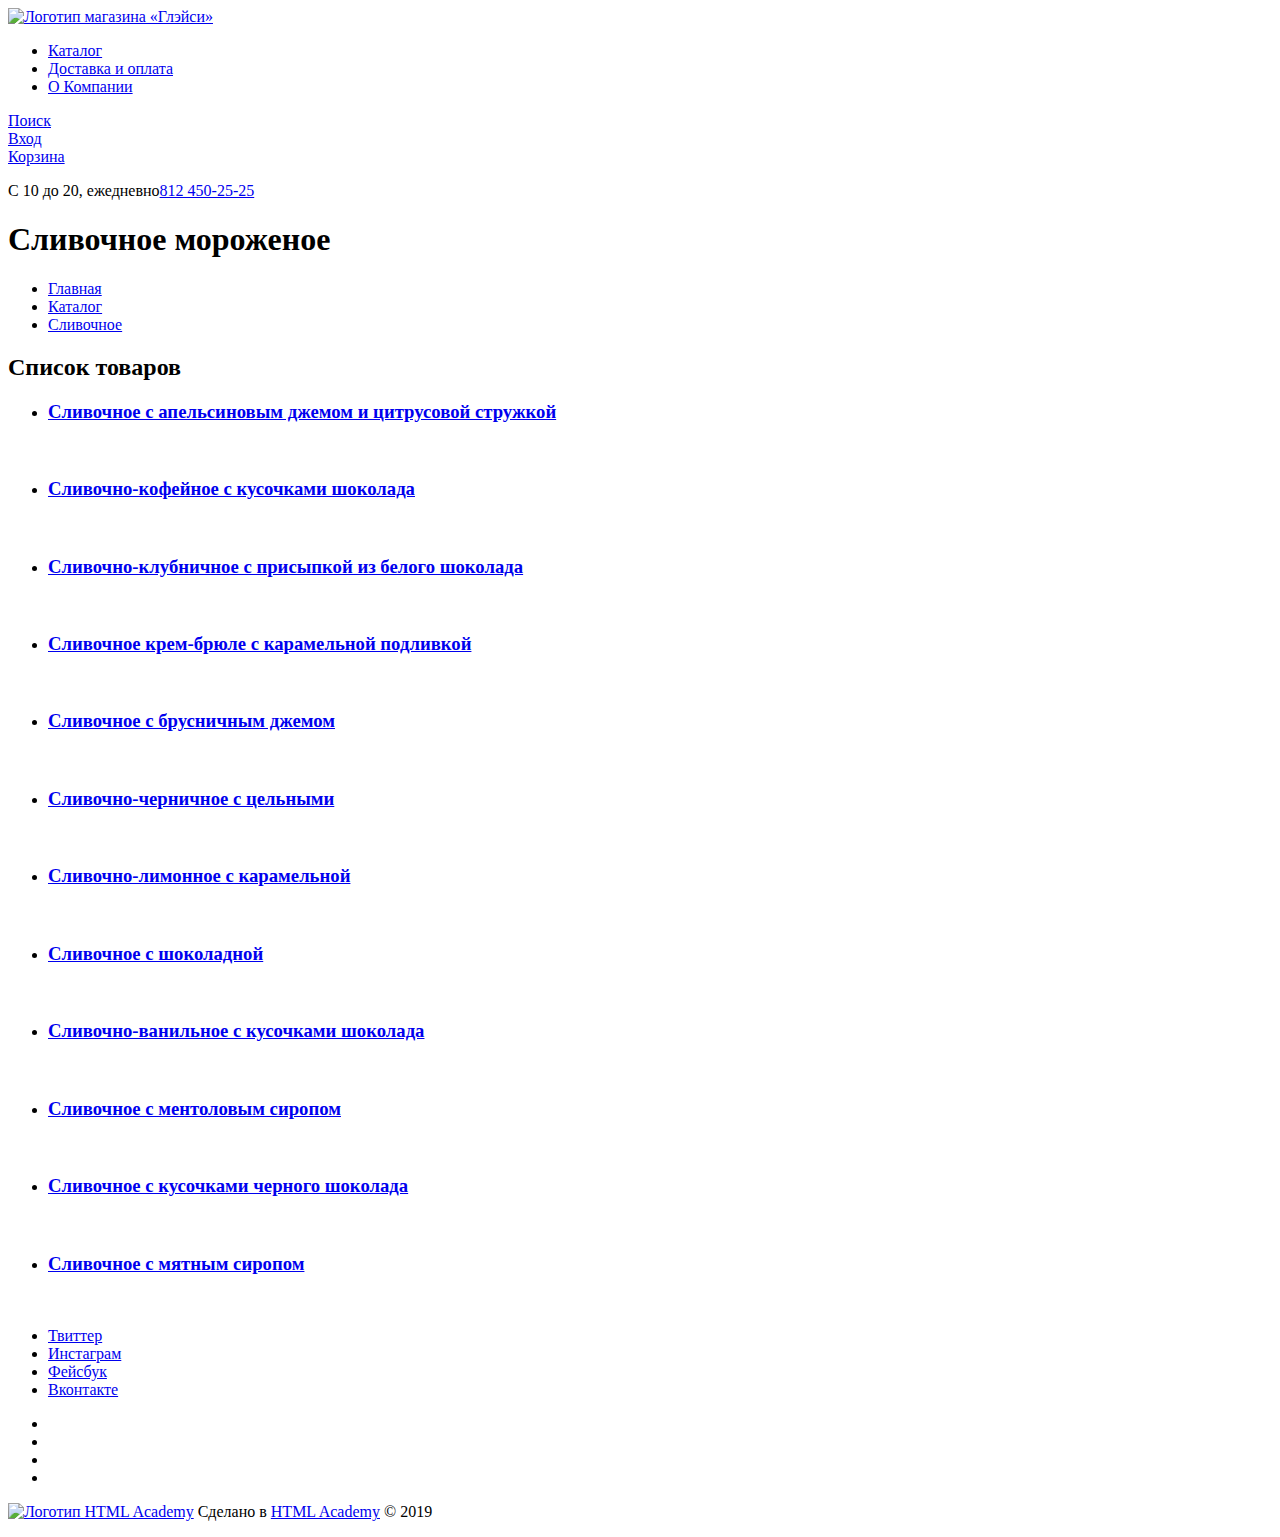
==== gllacy-catalog.html @ 0786eec0 "на первое задание финал" ====
<!DOCTYPE html>
<html lang="ru">
  <head>
    <meta charset="utf-8">
    <title>HTML Academy: Глейси</title>
  </head>
<body>
    <header class="header">
        <nav class="main-navigation">
            <a href="#" class="site-logo">
                <img src="" alt="Логотип магазина «Глэйси»">
            </a>
        
            <ul class="site-links">
                <li class="site-links__item"><a class="site-links__catalog" href="#">Каталог</a>
                </li>
                <li class="site-links__item"><a class="site-links__deliverynpay" href="#">Доставка и оплата</a>
                </li>
                <li class="site-links__item"><a class="site-links__about" href="#">О Компании</a>
                </li>
            </ul>
            <div class="main-controls">
                <div class="main-controls__item"><a class="main-controls__search" href="#">Поиск</a>
                </div>
                <div class="main-controls__item"><a class="main-controls__login" href="#">Вход</a>
                </div>
                <div class="main-controls__item"><a class="main-controls__basket" href="#">Корзина</a>
                </div>
            </div>
            <p class="main-contacts">С 10 до 20, ежедневно<a href="#">812 450-25-25</a></p>
        </nav>
    </header>
    <main class="container">
        <h1 class="page-title">Сливочное мороженое</h1>
        <ul class="breadcrumbs">
            <li class="breadcrumbs__item"><a class="breadcrumbs__link" href="index.html">Главная</a></li>
            <li class="breadcrumbs__item"><a class="breadcrumbs__link" href="#">Каталог</a></li>
            <li class="breadcrumbs__item breadcrumbs__item--current"><a class="breadcrumbs__link" href="#">Сливочное</a></li>
        </ul>
        <!-- Здесь будет сортировка -->
        <section class="catalog">
            <h2 class="catelog__hidden">Список товаров</h2>
            <ul class="catalog__list">
                <li class="catalog__item catalog-item">
                    <h3 class="catalog-item__title"><a href="#" class="catalog-item__link">Сливочное с апельсиновым джемом и цитрусовой стружкой</a></h3>
                    <img src="#" alt="" width="" height="">
                    <p class="catalog-item__price"></p>
                </li>
                <li class="catalog__item catalog-item">
                    <h3 class="catalog-item__title"><a href="#" class="catalog-item__link">Сливочно-кофейное с кусочками шоколада</a></h3>
                    <img src="#" alt="" width="" height="">
                    <p class="catalog-item__price"></p>
                </li>
                <li class="catalog__item catalog-item">
                    <h3 class="catalog-item__title"><a href="#" class="catalog-item__link">Сливочно-клубничное с присыпкой из белого шоколада</a></h3>
                    <img src="#" alt="" width="" height="">
                    <p class="catalog-item__price"></p>
                </li>
                <li class="catalog__item catalog-item">
                    <h3 class="catalog-item__title"><a href="#" class="catalog-item__link">Сливочное крем-брюле с карамельной подливкой</a></h3>
                    <img src="#" alt="" width="" height="">
                    <p class="catalog-item__price"></p>
                </li>
                <li class="catalog__item catalog-item">
                    <h3 class="catalog-item__title"><a href="#" class="catalog-item__link">Сливочное с брусничным джемом</a></h3>
                    <img src="#" alt="" width="" height="">
                    <p class="catalog-item__price"></p>
                </li>
                <li class="catalog__item catalog-item">
                    <h3 class="catalog-item__title"><a href="#" class="catalog-item__link">Сливочно-черничное с цельными</a></h3>
                    <img src="#" alt="" width="" height="">
                    <p class="catalog-item__price"></p>
                </li>
                <li class="catalog__item catalog-item">
                    <h3 class="catalog-item__title"><a href="#" class="catalog-item__link">Сливочно-лимонное с карамельной</a></h3>
                    <img src="#" alt="" width="" height="">
                    <p class="catalog-item__price"></p>
                </li>
                <li class="catalog__item catalog-item">
                    <h3 class="catalog-item__title"><a href="#" class="catalog-item__link">Сливочное с шоколадной</a></h3>
                    <img src="#" alt="" width="" height="">
                    <p class="catalog-item__price"></p>
                </li>
                <li class="catalog__item catalog-item">
                    <h3 class="catalog-item__title"><a href="#" class="catalog-item__link">Сливочно-ванильное с кусочками шоколада</a></h3>
                    <img src="#" alt="" width="" height="">
                    <p class="catalog-item__price"></p>
                </li>
                <li class="catalog__item catalog-item">
                    <h3 class="catalog-item__title"><a href="#" class="catalog-item__link">Сливочноe с ментоловым сиропом</a></h3>
                    <img src="#" alt="" width="" height="">
                    <p class="catalog-item__price"></p>
                </li>
                <li class="catalog__item catalog-item">
                    <h3 class="catalog-item__title"><a href="#" class="catalog-item__link">Сливочное с кусочками черного шоколада</a></h3>
                    <img src="#" alt="" width="" height="">
                    <p class="catalog-item__price"></p>
                </li>
                <li class="catalog__item catalog-item">
                    <h3 class="catalog-item__title"><a href="#" class="catalog-item__link">Сливочное с мятным сиропом</a></h3>
                    <img src="#" alt="" width="" height="">
                    <p class="catalog-item__price"></p>
                </li>
            </ul>
        </section>
        <!-- Здесь будет пагинация -->
    </main>
    <footer class="footer">
        <ul class="social-list">
            <li class="social-list__item"><a class="social-list__link" href="#">Твиттер</a></li>
            <li class="social-list__item"><a class="social-list__link" href="#">Инстаграм</a></li>
            <li class="social-list__item"><a class="social-list__link" href="#">Фейсбук</a></li>
            <li class="social-list__item"><a class="social-list__link" href="#">Вконтакте</a></li>
        </ul>

        <ul class="footer__navigation">
            <li class="footer__navigation_item"><a class="footer__navigation_link" href="#"></a></li>
            <li class="footer__navigation_item"><a class="footer__navigation_link" href="#"></a></li>
            <li class="footer__navigation_item"><a class="footer__navigation_link" href="#"></a></li>
            <li class="footer__navigation_item"><a class="footer__navigation_link" href="#"></a></li>
        </ul>

        <p class="footer__copyright">
            <a href="https://htmlacademy.ru/intensive/htmlcss"><img src="" alt="Логотип HTML Academy"></a>
            Сделано в <a href="https://htmlacademy.ru/intensive/htmlcss">HTML Academy</a> © 2019
        </p>
    </footer>
</body>
</html>
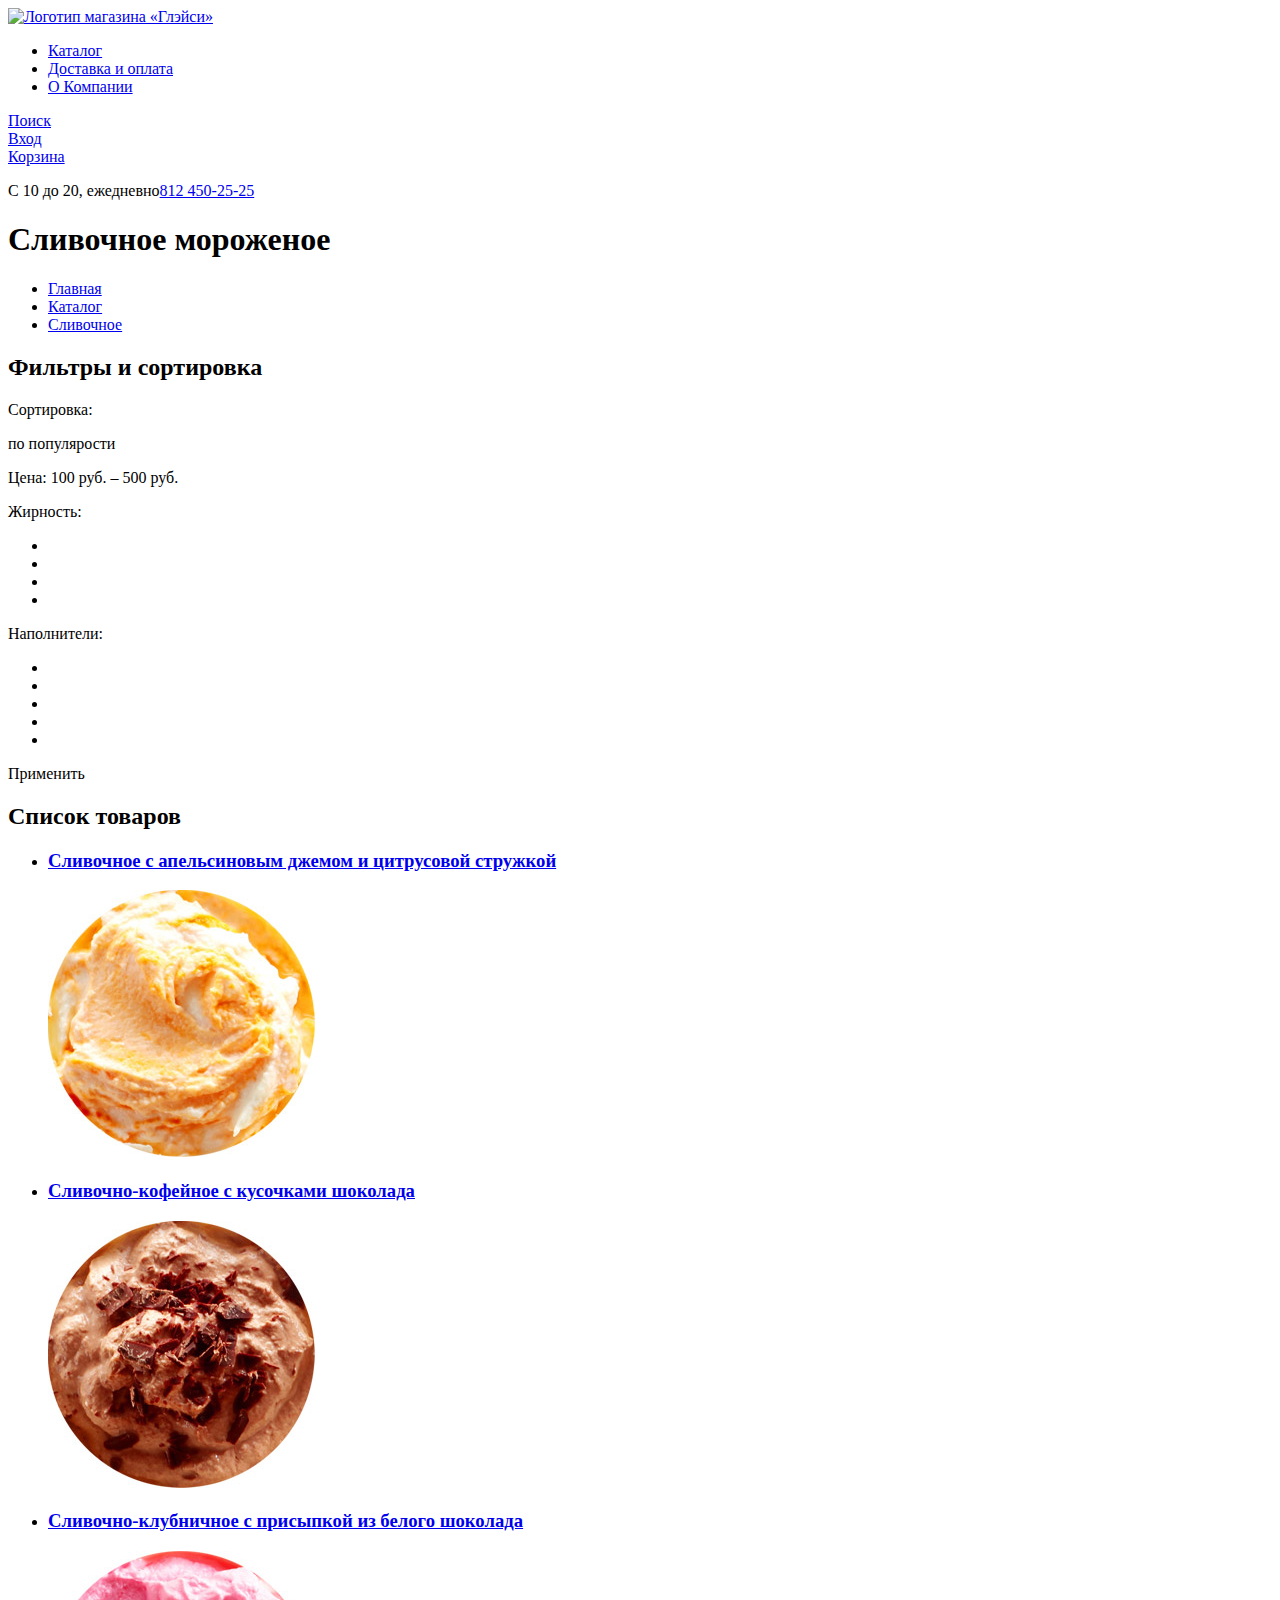
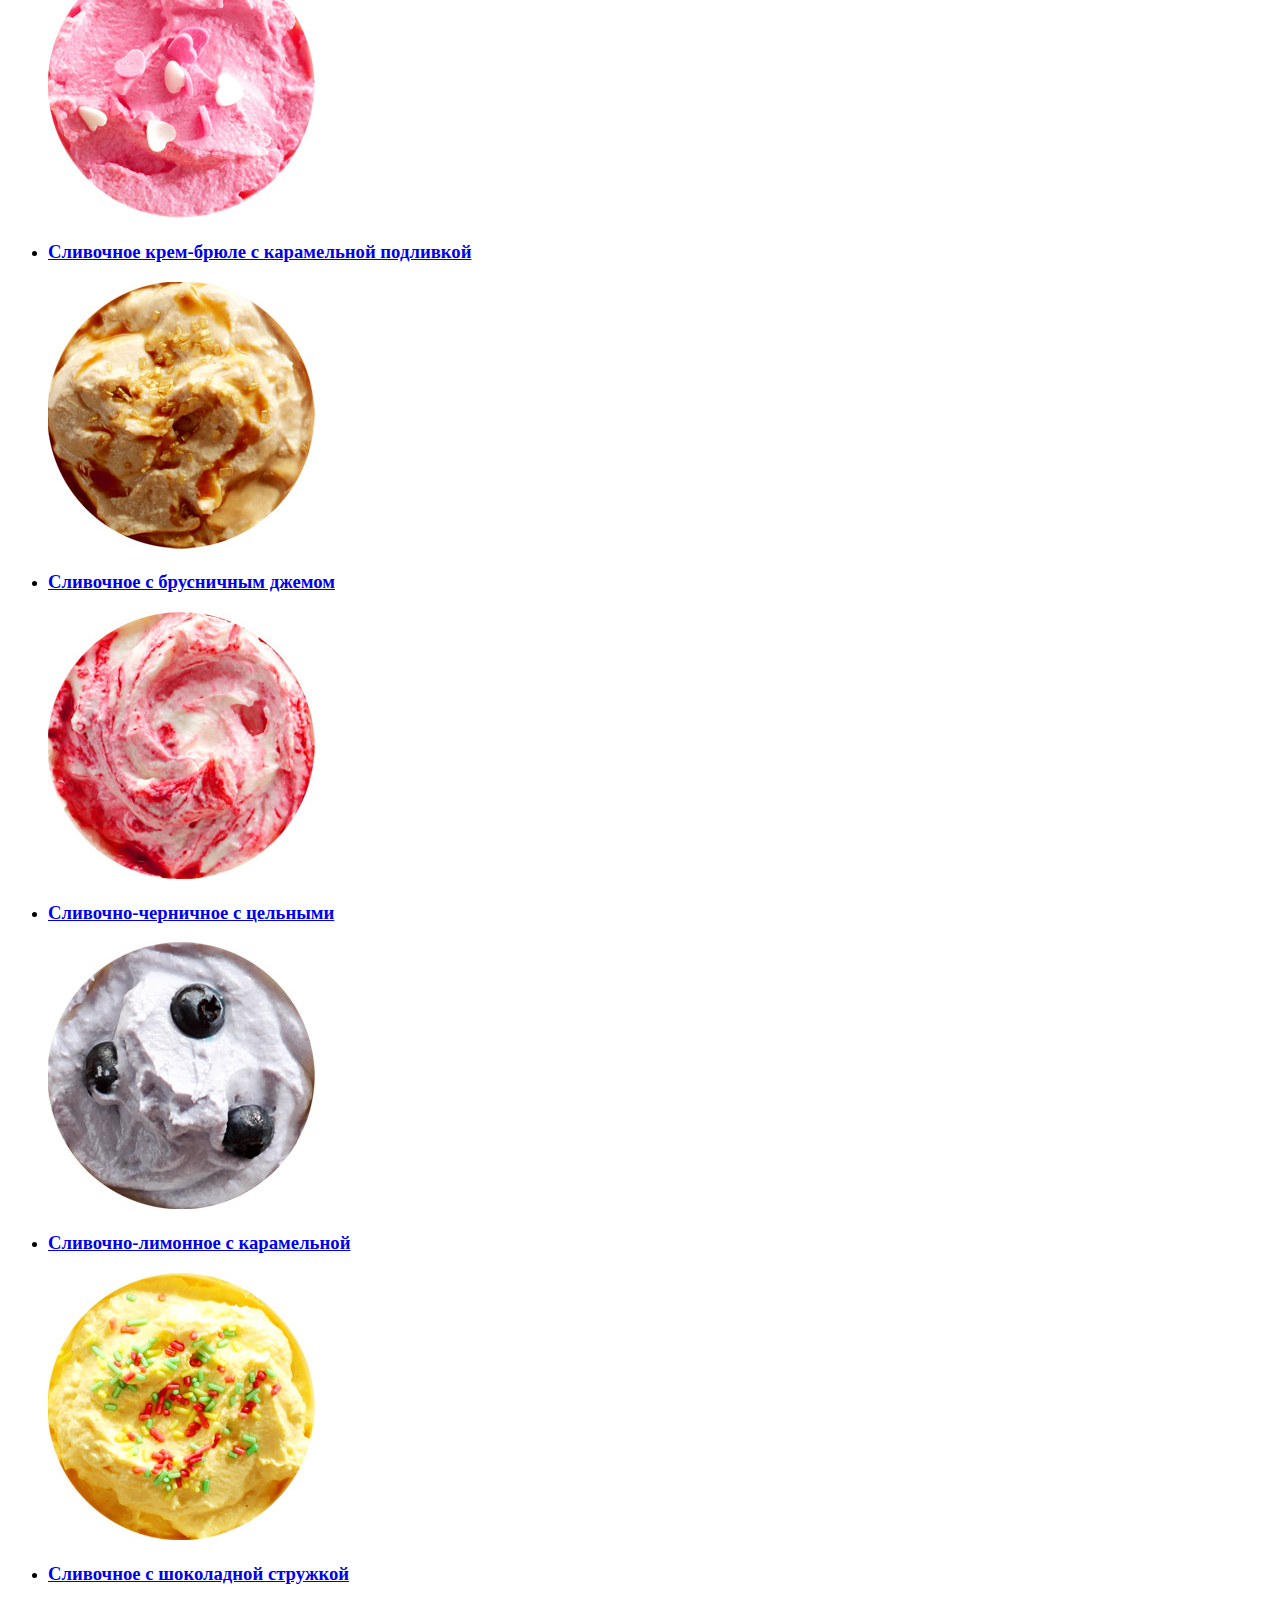
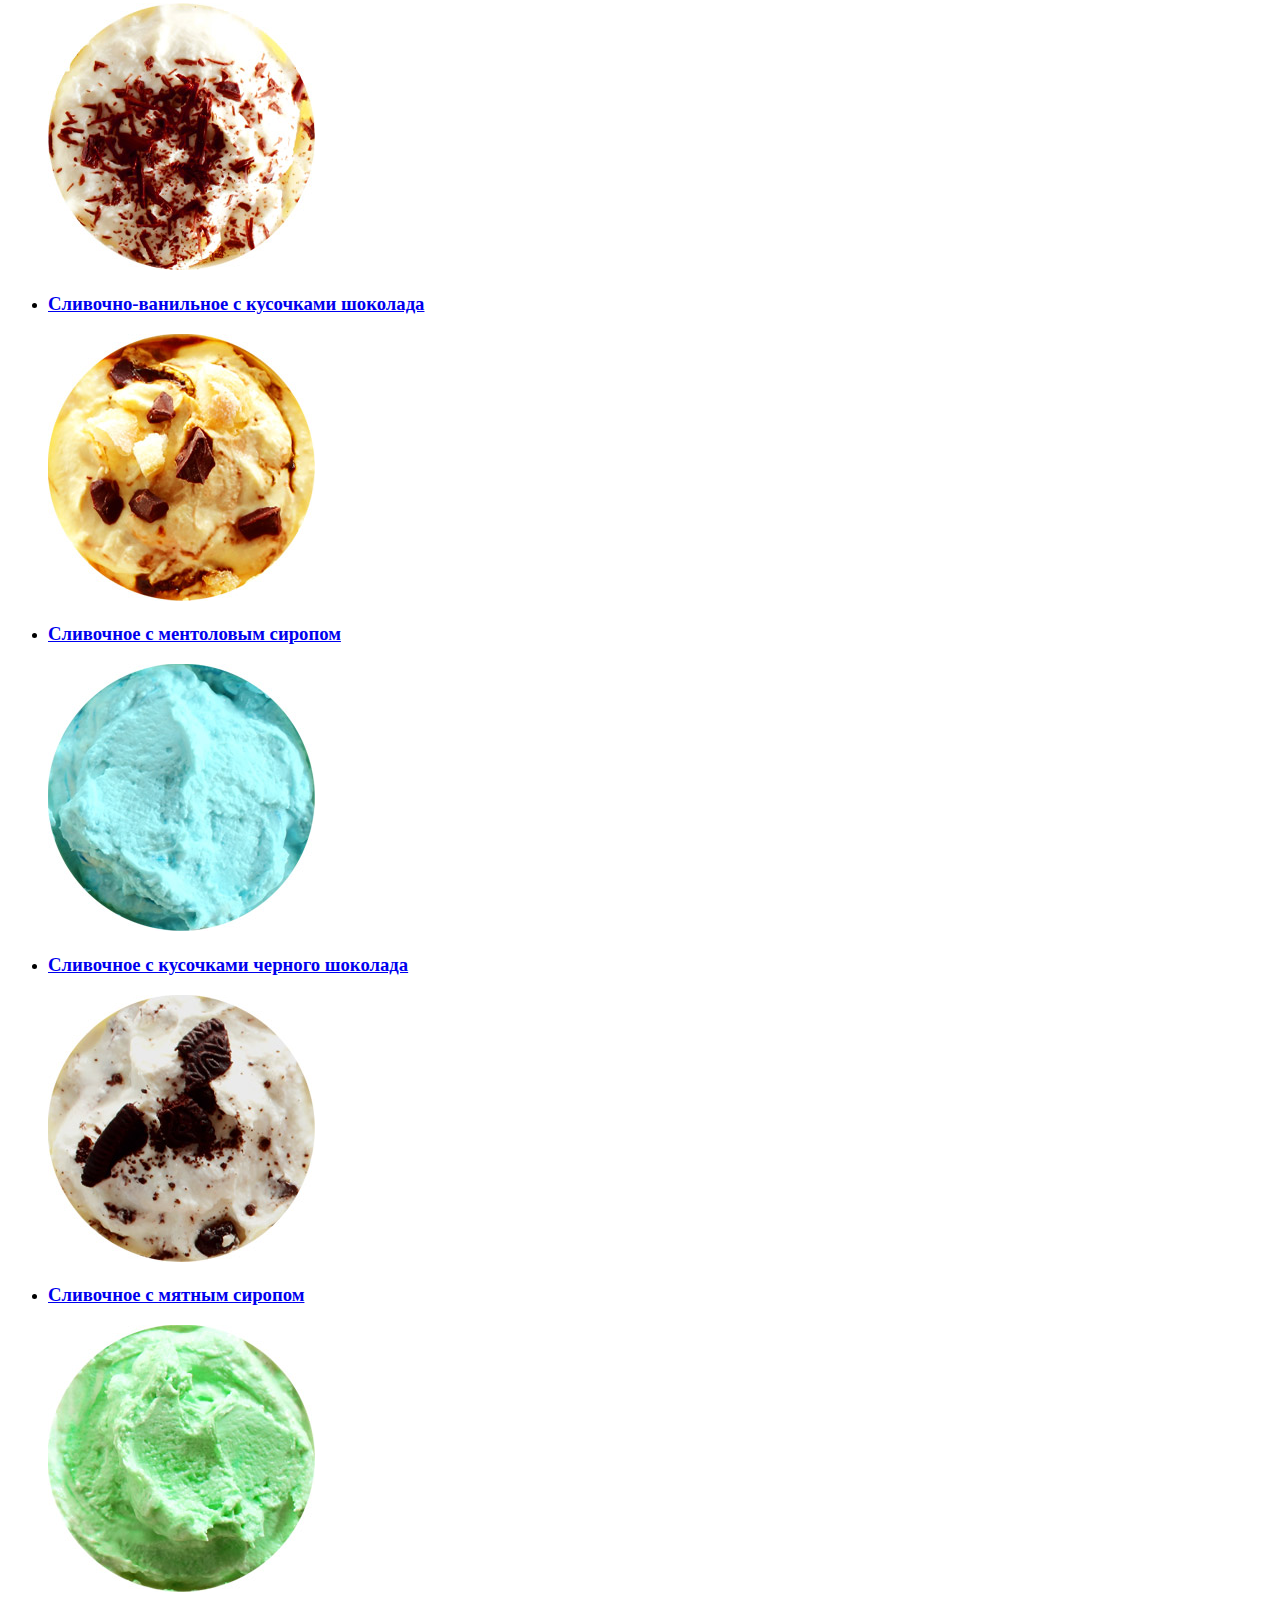
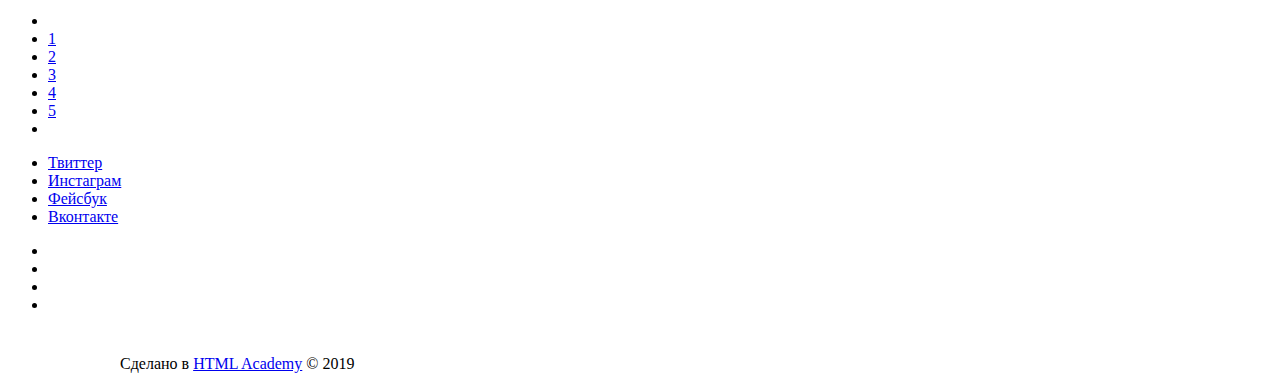
==== commit 661c3807: "графика" ====
--- a/gllacy-catalog.html
+++ b/gllacy-catalog.html
@@ -8,15 +8,15 @@
     <header class="header">
         <nav class="main-navigation">
             <a href="#" class="site-logo">
-                <img src="" alt="Логотип магазина «Глэйси»">
+                <img src="img/logo.svg" width="154" height="64" alt="Логотип магазина «Глэйси»">
             </a>
         
             <ul class="site-links">
-                <li class="site-links__item"><a class="site-links__catalog" href="#">Каталог</a>
+                <li class="site-links__item"><a class="site-links__link" href="#">Каталог</a>
                 </li>
-                <li class="site-links__item"><a class="site-links__deliverynpay" href="#">Доставка и оплата</a>
+                <li class="site-links__item"><a class="site-links__link" href="#">Доставка и оплата</a>
                 </li>
-                <li class="site-links__item"><a class="site-links__about" href="#">О Компании</a>
+                <li class="site-links__item"><a class="site-links__link" href="#">О Компании</a>
                 </li>
             </ul>
             <div class="main-controls">
@@ -27,7 +27,7 @@
                 <div class="main-controls__item"><a class="main-controls__basket" href="#">Корзина</a>
                 </div>
             </div>
-            <p class="main-contacts">С 10 до 20, ежедневно<a href="#">812 450-25-25</a></p>
+            <p class="main-contacts">С 10 до 20, ежедневно<a href="tel:+78124502525">812 450-25-25</a></p>
         </nav>
     </header>
     <main class="container">
@@ -37,73 +37,119 @@
             <li class="breadcrumbs__item"><a class="breadcrumbs__link" href="#">Каталог</a></li>
             <li class="breadcrumbs__item breadcrumbs__item--current"><a class="breadcrumbs__link" href="#">Сливочное</a></li>
         </ul>
-        <!-- Здесь будет сортировка -->
+        
+        <section class="filters">
+            <h2 class="hidden">Фильтры и сортировка</h2>
+
+            <div class="filters__sorting">
+                <p class="filters__title">Сортировка:</p>
+                <span class="filters__popularity">по популярости</span>
+            </div>
+
+            <div class="filters__price">
+                <p class="filters__title">Цена: 100 руб. – 500 руб.</p>
+                <span class="filters__range"></span>
+            </div>
+
+            <div class="filters__fat">
+                <p class="filters__title">Жирность:</p>
+                <ul class="filters__fat--list">
+                    <li class="filters__fat--0"></li>
+                    <li class="filters__fat--10"></li>
+                    <li class="filters__fat--30"></li>
+                    <li class="filters__fat--over"></li>
+                </ul>
+            </div>
+
+            <div class="filters__fillers">
+                <p class="filters__title">Наполнители:</p>
+                <ul class="filters__fillers--list">
+                    <li class="filters__fillers--choco"></li>
+                    <li class="filters__fillers--sugar"></li>
+                    <li class="filters__fillers--fruits"></li>
+                    <li class="filters__fillers--syrup"></li>
+                    <li class="filters__fillers--jam"></li>
+                </ul>
+            </div>
+
+            <span class="filters__btn">Применить</span>
+        </section>
+
         <section class="catalog">
-            <h2 class="catelog__hidden">Список товаров</h2>
+            <h2 class="hidden">Список товаров</h2>
             <ul class="catalog__list">
                 <li class="catalog__item catalog-item">
                     <h3 class="catalog-item__title"><a href="#" class="catalog-item__link">Сливочное с апельсиновым джемом и цитрусовой стружкой</a></h3>
-                    <img src="#" alt="" width="" height="">
+                    <img src="img/icecitrus.jpg" alt="Сливочное с апельсиновым джемом и цитрусовой стружкой" width="267" height="267">
                     <p class="catalog-item__price"></p>
                 </li>
                 <li class="catalog__item catalog-item">
                     <h3 class="catalog-item__title"><a href="#" class="catalog-item__link">Сливочно-кофейное с кусочками шоколада</a></h3>
-                    <img src="#" alt="" width="" height="">
+                    <img src="img/icecofee.jpg" alt="Сливочно-кофейное с кусочками шоколада" width="267" height="267">
                     <p class="catalog-item__price"></p>
                 </li>
                 <li class="catalog__item catalog-item">
                     <h3 class="catalog-item__title"><a href="#" class="catalog-item__link">Сливочно-клубничное с присыпкой из белого шоколада</a></h3>
-                    <img src="#" alt="" width="" height="">
+                    <img src="img/icestrawberry.jpg" alt="Сливочно-клубничное с присыпкой из белого шоколада" width="267" height="267">
                     <p class="catalog-item__price"></p>
                 </li>
                 <li class="catalog__item catalog-item">
                     <h3 class="catalog-item__title"><a href="#" class="catalog-item__link">Сливочное крем-брюле с карамельной подливкой</a></h3>
-                    <img src="#" alt="" width="" height="">
+                    <img src="img/icecaramel.jpg" alt="Сливочное крем-брюле с карамельной подливкой" width="267" height="267">
                     <p class="catalog-item__price"></p>
                 </li>
                 <li class="catalog__item catalog-item">
                     <h3 class="catalog-item__title"><a href="#" class="catalog-item__link">Сливочное с брусничным джемом</a></h3>
-                    <img src="#" alt="" width="" height="">
+                    <img src="img/lingonberry.jpg" alt="Сливочное с брусничным джемом" width="267" height="267">
                     <p class="catalog-item__price"></p>
                 </li>
                 <li class="catalog__item catalog-item">
                     <h3 class="catalog-item__title"><a href="#" class="catalog-item__link">Сливочно-черничное с цельными</a></h3>
-                    <img src="#" alt="" width="" height="">
+                    <img src="img/blueberry.jpg" alt="Сливочно-черничное с цельными" width="267" height="267">
                     <p class="catalog-item__price"></p>
                 </li>
                 <li class="catalog__item catalog-item">
                     <h3 class="catalog-item__title"><a href="#" class="catalog-item__link">Сливочно-лимонное с карамельной</a></h3>
-                    <img src="#" alt="" width="" height="">
+                    <img src="img/lemon.jpg" alt="Сливочно-лимонное с карамельной" width="267" height="267">
                     <p class="catalog-item__price"></p>
                 </li>
                 <li class="catalog__item catalog-item">
-                    <h3 class="catalog-item__title"><a href="#" class="catalog-item__link">Сливочное с шоколадной</a></h3>
-                    <img src="#" alt="" width="" height="">
+                    <h3 class="catalog-item__title"><a href="#" class="catalog-item__link">Сливочное с шоколадной стружкой</a></h3>
+                    <img src="img/choco.jpg" alt="Сливочное с шоколадной стружкой" width="267" height="267">
                     <p class="catalog-item__price"></p>
                 </li>
                 <li class="catalog__item catalog-item">
                     <h3 class="catalog-item__title"><a href="#" class="catalog-item__link">Сливочно-ванильное с кусочками шоколада</a></h3>
-                    <img src="#" alt="" width="" height="">
+                    <img src="img/vanilla.jpg" alt="Сливочно-ванильное с кусочками шоколада" width="267" height="267">
                     <p class="catalog-item__price"></p>
                 </li>
                 <li class="catalog__item catalog-item">
                     <h3 class="catalog-item__title"><a href="#" class="catalog-item__link">Сливочноe с ментоловым сиропом</a></h3>
-                    <img src="#" alt="" width="" height="">
+                    <img src="img/menthol.jpg" alt="Сливочноe с ментоловым сиропом" width="267" height="267">
                     <p class="catalog-item__price"></p>
                 </li>
                 <li class="catalog__item catalog-item">
                     <h3 class="catalog-item__title"><a href="#" class="catalog-item__link">Сливочное с кусочками черного шоколада</a></h3>
-                    <img src="#" alt="" width="" height="">
+                    <img src="img/choco-pieces.jpg" alt="Сливочное с кусочками черного шоколада" width="267" height="267">
                     <p class="catalog-item__price"></p>
                 </li>
                 <li class="catalog__item catalog-item">
                     <h3 class="catalog-item__title"><a href="#" class="catalog-item__link">Сливочное с мятным сиропом</a></h3>
-                    <img src="#" alt="" width="" height="">
+                    <img src="img/mint.jpg" alt="Сливочное с мятным сиропом" width="267" height="267">
                     <p class="catalog-item__price"></p>
                 </li>
             </ul>
         </section>
-        <!-- Здесь будет пагинация -->
+
+        <ul class="pagination">
+            <li class="pagination__item"><a href="#" class="pagination__link pagination__link--previous"></a></li>
+            <li class="pagination__item"><a href="#" class="pagination__link pagination__link--active">1</a></li>
+            <li class="pagination__item"><a href="#" class="pagination__link">2</a></li>
+            <li class="pagination__item"><a href="#" class="pagination__link">3</a></li>
+            <li class="pagination__item"><a href="#" class="pagination__link">4</a></li>
+            <li class="pagination__item"><a href="#" class="pagination__link">5</a></li>
+            <li class="pagination__item"><a href="#" class="pagination__link pagination__link--next"></a></li>
+        </ul>
     </main>
     <footer class="footer">
         <ul class="social-list">
@@ -114,14 +160,14 @@
         </ul>
 
         <ul class="footer__navigation">
-            <li class="footer__navigation_item"><a class="footer__navigation_link" href="#"></a></li>
-            <li class="footer__navigation_item"><a class="footer__navigation_link" href="#"></a></li>
-            <li class="footer__navigation_item"><a class="footer__navigation_link" href="#"></a></li>
-            <li class="footer__navigation_item"><a class="footer__navigation_link" href="#"></a></li>
+            <li class="footer__navigation-item"><a class="footer__navigation-link" href="#"></a></li>
+            <li class="footer__navigation-item"><a class="footer__navigation-link" href="#"></a></li>
+            <li class="footer__navigation-item"><a class="footer__navigation-link" href="#"></a></li>
+            <li class="footer__navigation-item"><a class="footer__navigation-link" href="#"></a></li>
         </ul>
 
         <p class="footer__copyright">
-            <a href="https://htmlacademy.ru/intensive/htmlcss"><img src="" alt="Логотип HTML Academy"></a>
+            <a href="https://htmlacademy.ru/intensive/htmlcss"><img src="img/logo-htmlacademy-small.svg" width="108" height="39" alt="Логотип HTML Academy"></a>
             Сделано в <a href="https://htmlacademy.ru/intensive/htmlcss">HTML Academy</a> © 2019
         </p>
     </footer>
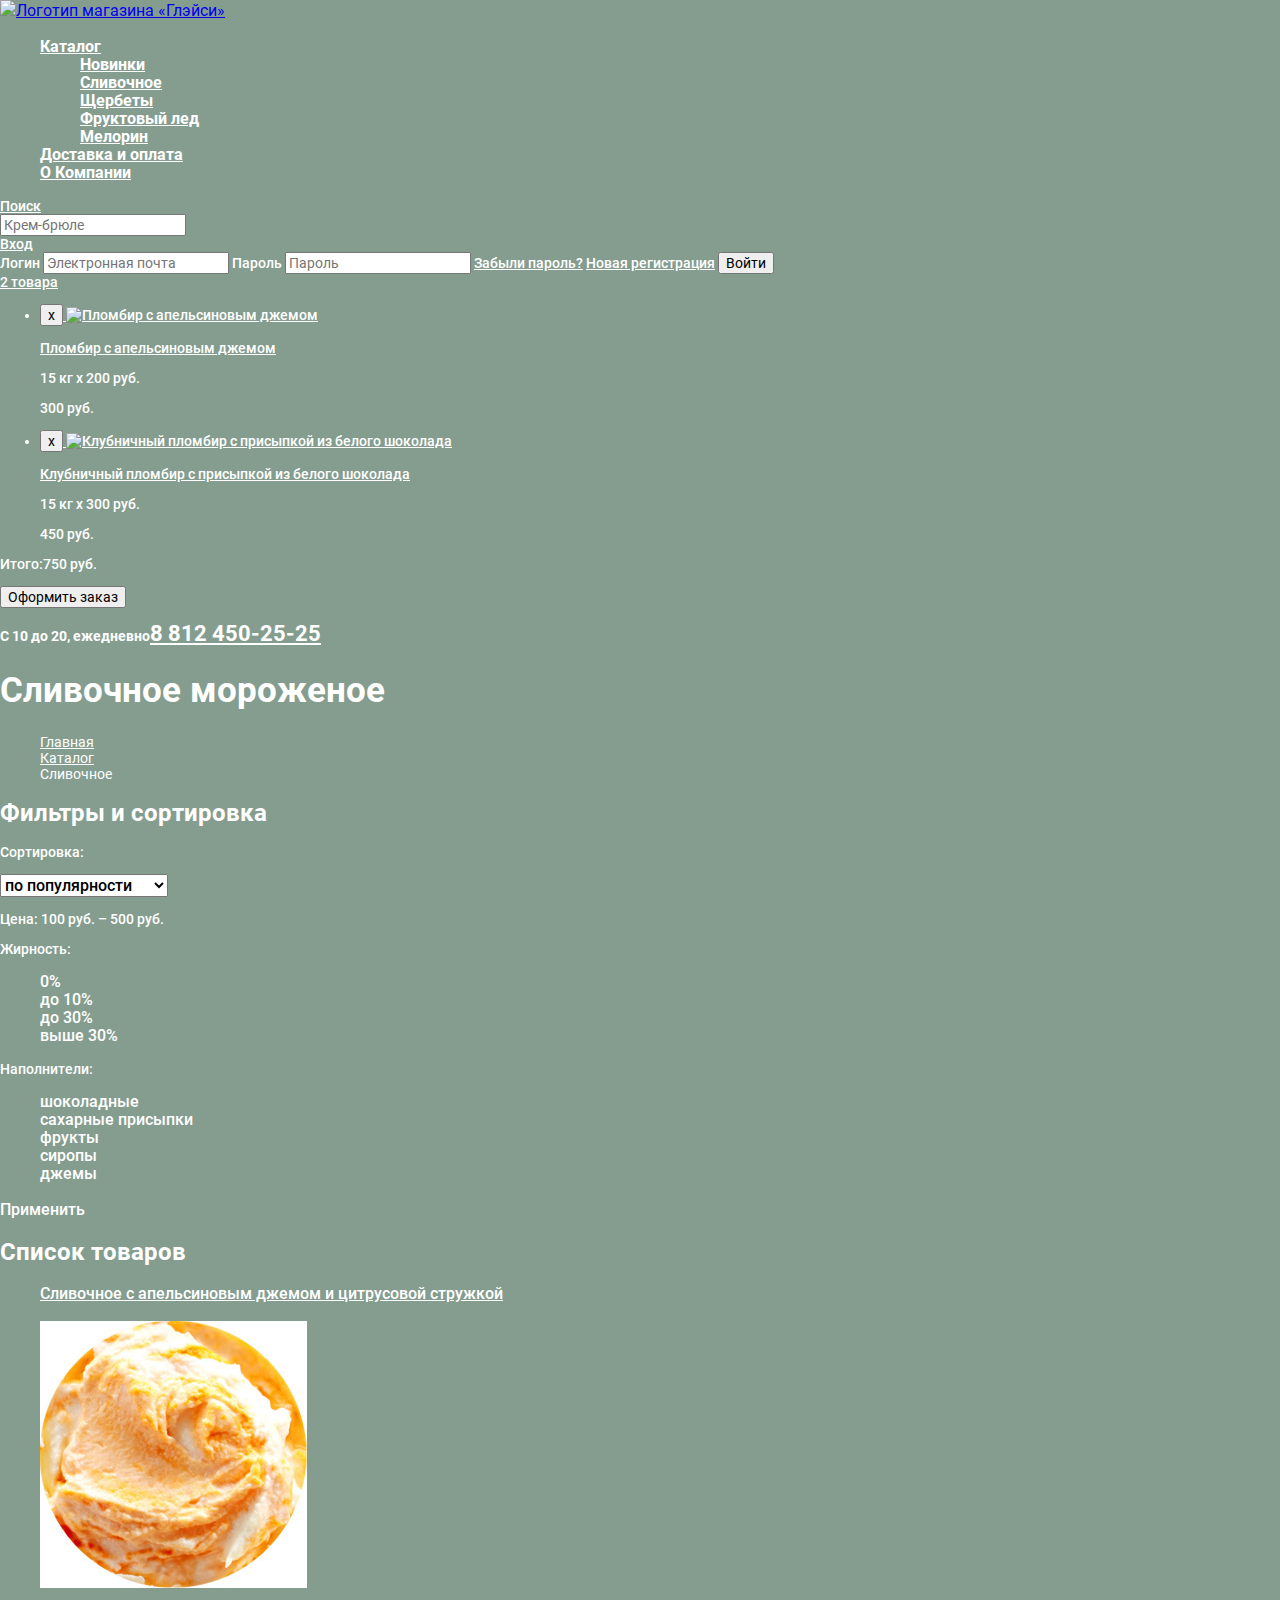
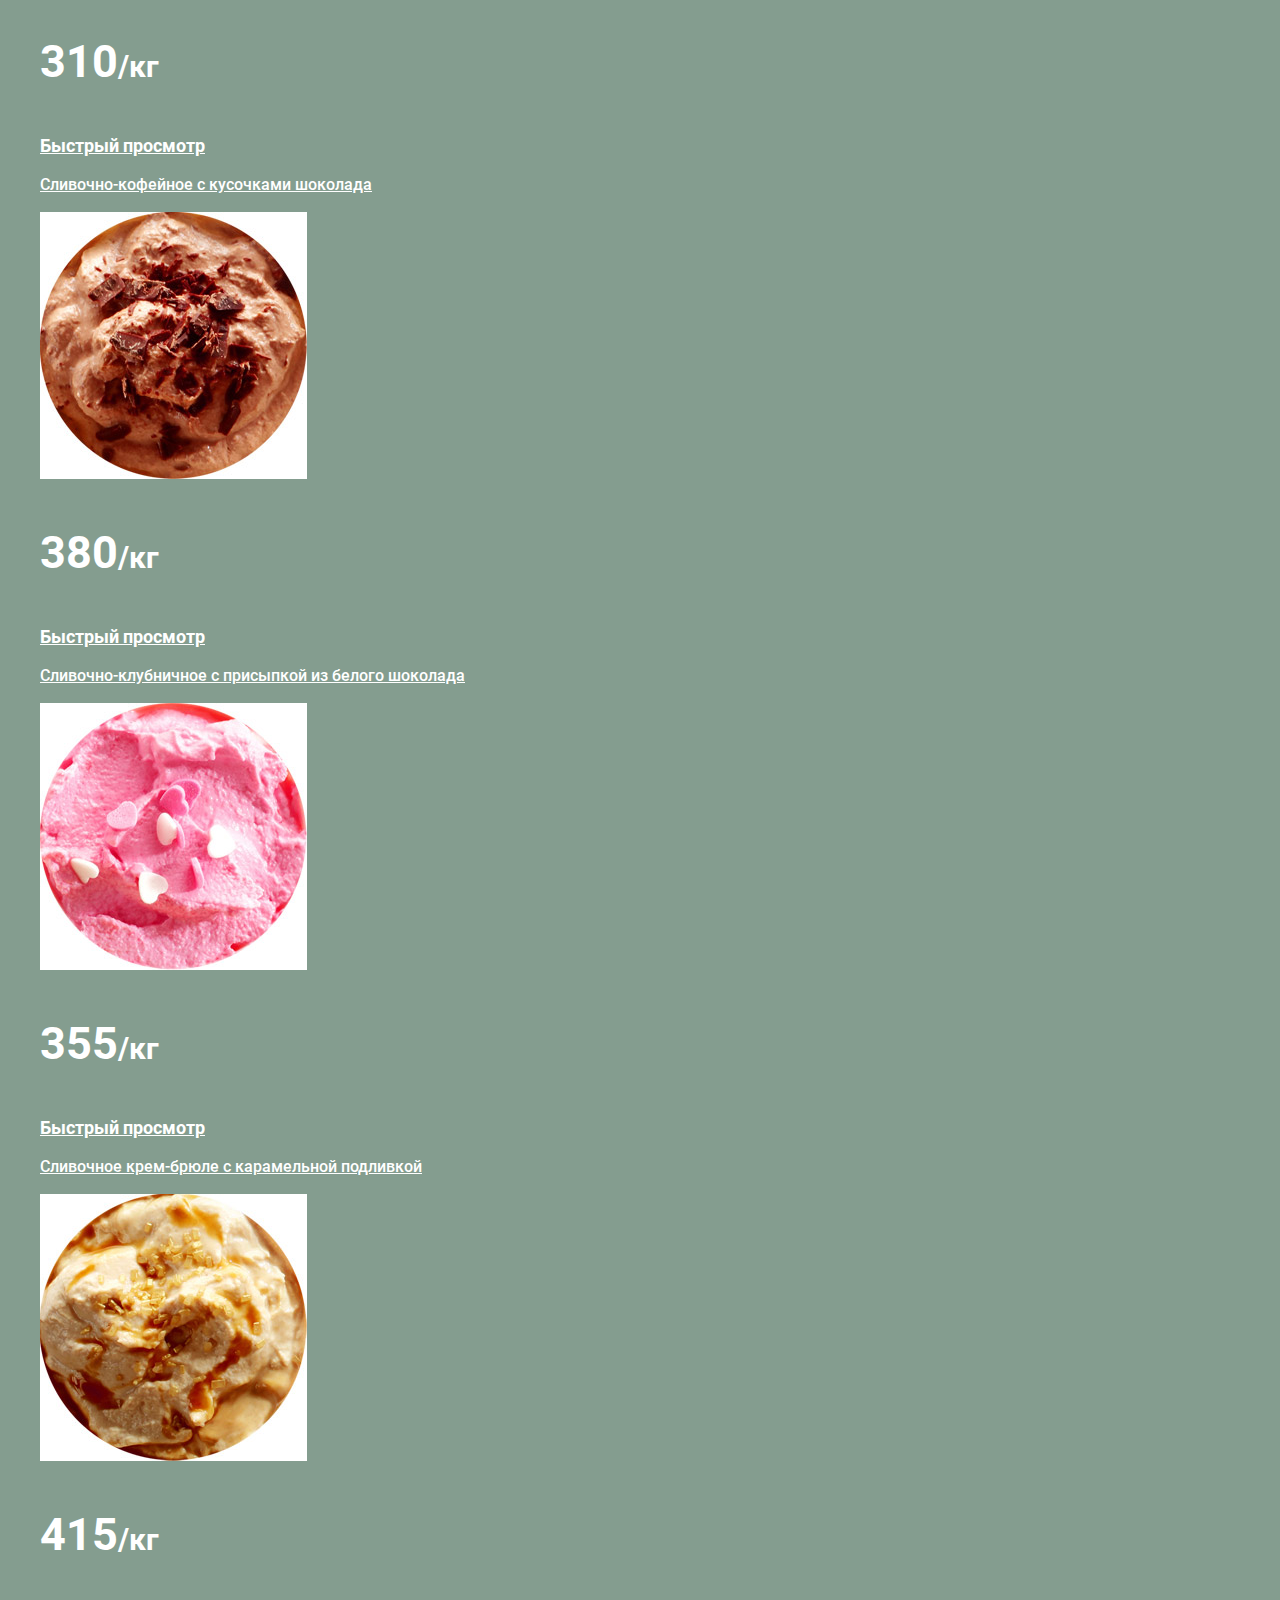
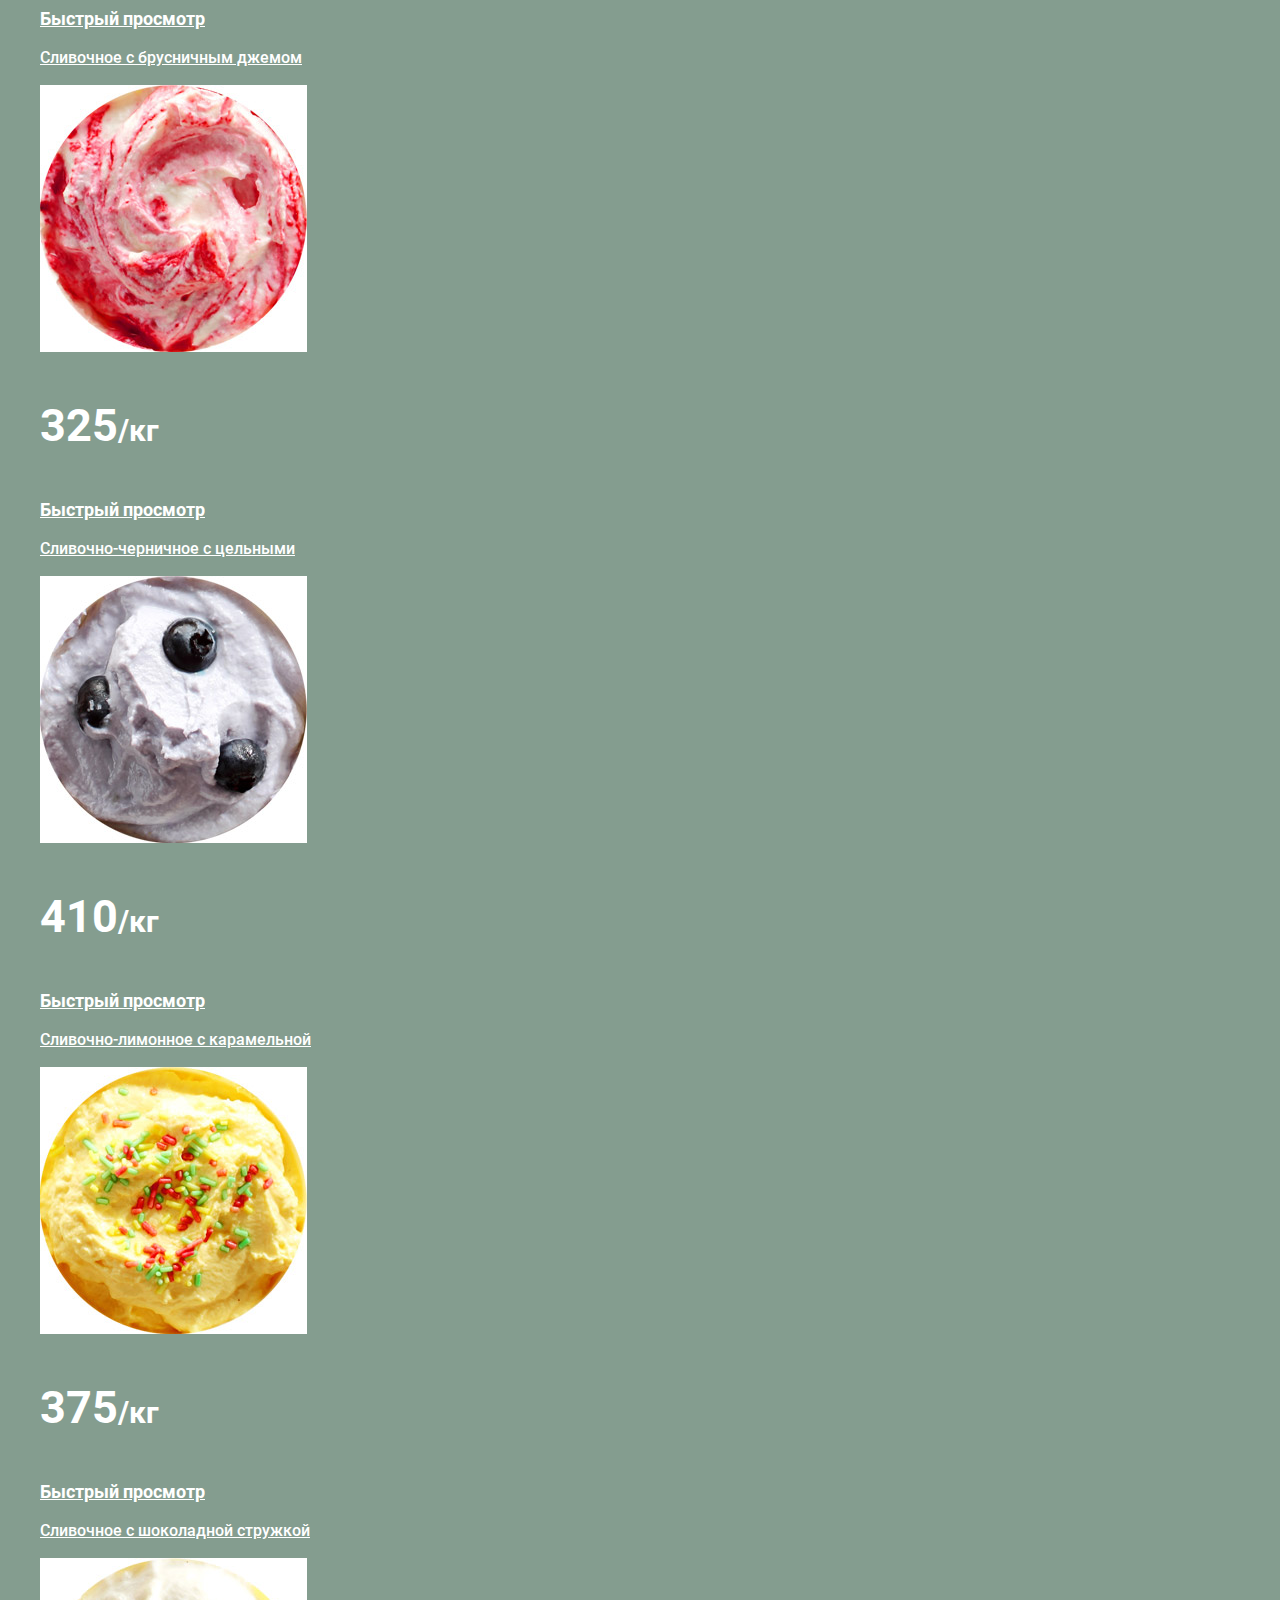
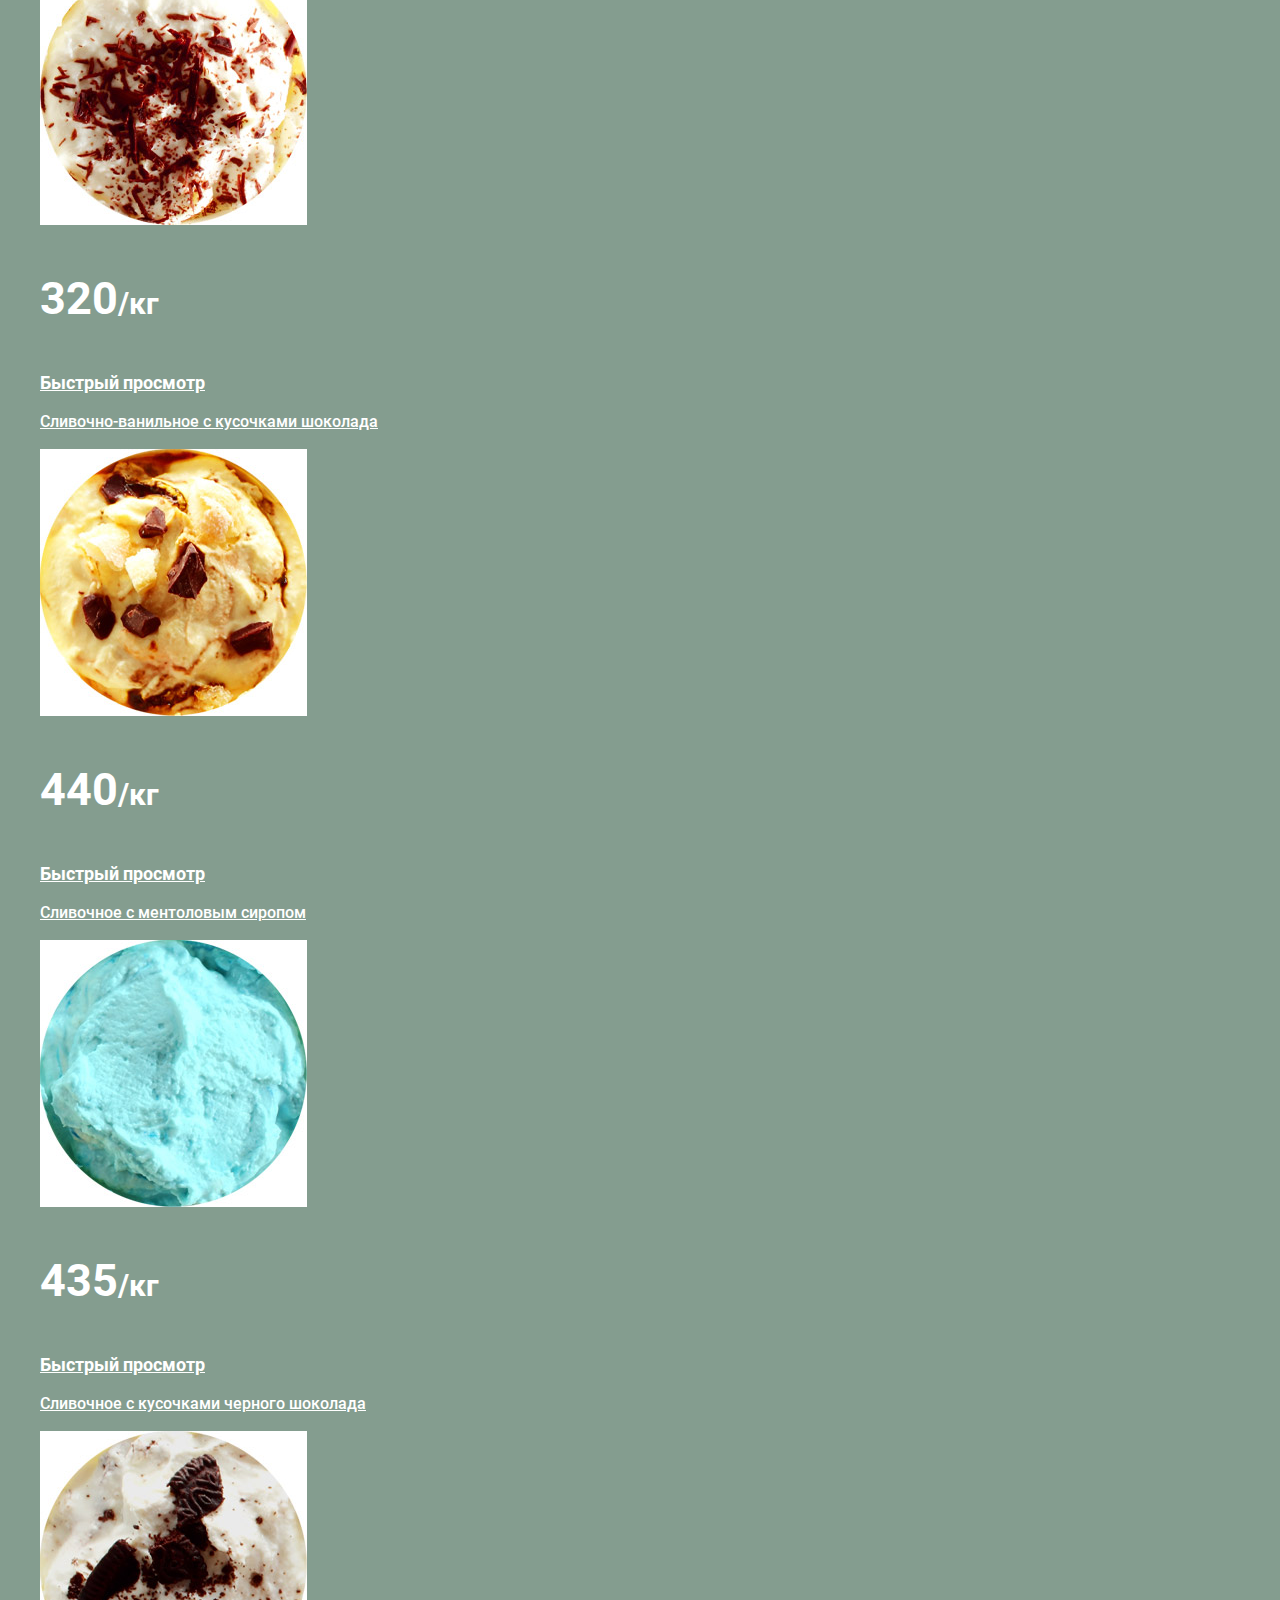
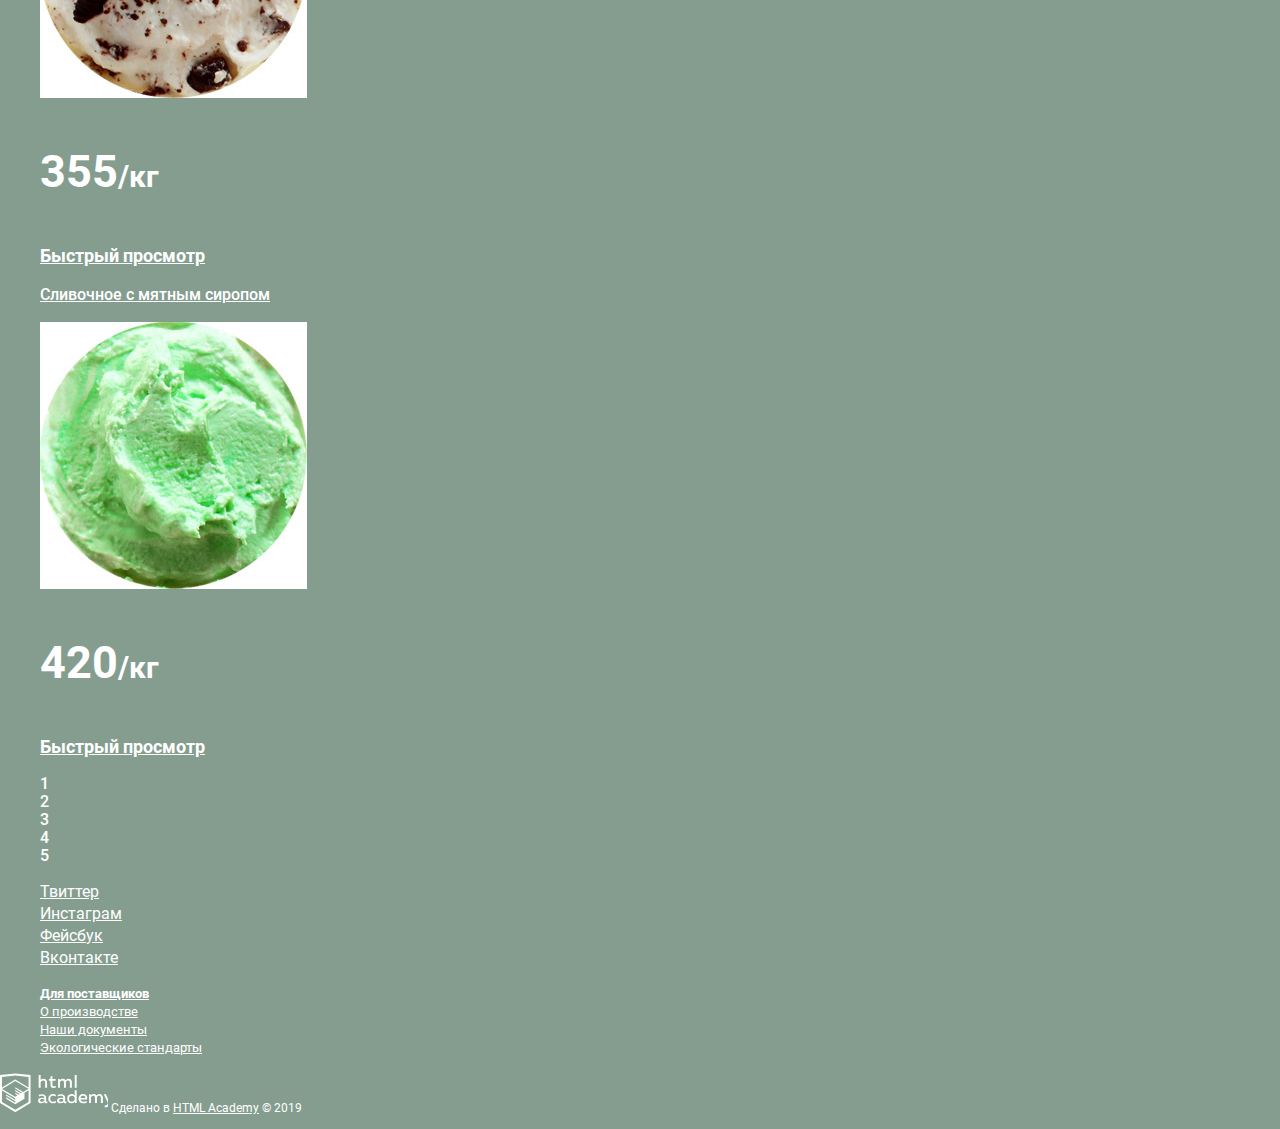
==== commit 0d7fd6d3: "исправления по формам и css" ====
--- a/gllacy-catalog.html
+++ b/gllacy-catalog.html
@@ -3,16 +3,26 @@
   <head>
     <meta charset="utf-8">
     <title>HTML Academy: Глейси</title>
+    <link href="https://fonts.googleapis.com/css?family=Roboto:400,500,700&display=swap&subset=cyrillic" rel="stylesheet">
+    <link rel="stylesheet" href="css/normalize.css">
+    <link rel="stylesheet" href="css/style.css">
   </head>
 <body>
     <header class="header">
         <nav class="main-navigation">
-            <a href="#" class="site-logo">
+            <a href="index.html" class="site-logo">
                 <img src="img/logo.svg" width="154" height="64" alt="Логотип магазина «Глэйси»">
             </a>
         
             <ul class="site-links">
                 <li class="site-links__item"><a class="site-links__link" href="#">Каталог</a>
+                    <ul class="site-links__item sub-menu">
+                        <li class="sub-menu__item"><a href="">Новинки</a></li>
+                        <li class="sub-menu__item"><a href="">Сливочное</a></li>
+                        <li class="sub-menu__item"><a href="">Щербеты</a></li>
+                        <li class="sub-menu__item"><a href="">Фруктовый лед</a></li>
+                        <li class="sub-menu__item"><a href="">Мелорин</a></li>
+                    </ul>
                 </li>
                 <li class="site-links__item"><a class="site-links__link" href="#">Доставка и оплата</a>
                 </li>
@@ -21,13 +31,52 @@
             </ul>
             <div class="main-controls">
                 <div class="main-controls__item"><a class="main-controls__search" href="#">Поиск</a>
+                    <form class="form-search" action="" method="GET">
+                        <label class="form-search__label">
+                            <input type="search" class="form-search__input" name="search" placeholder="Крем-брюле" required>
+                        </label>
+                    </form>
                 </div>
                 <div class="main-controls__item"><a class="main-controls__login" href="#">Вход</a>
+                    <form class="form-entrance" action="" method="GET">
+                        <label class="form-entrance__label">Логин
+                            <input type="email" class="form-entrance__login--input" name="login" placeholder="Электронная почта" required>
+                        </label>
+                        <label class="form-entrance__label">Пароль
+                            <input type="password" class="form-entrance__login--input" name="password" placeholder="Пароль" required>
+                        </label>
+                        <a class="form-entrance__forgot" href="#">Забыли пароль?</a>
+                        <a class="form-entrance__registration" href="#">Новая регистрация</a>
+                        <button class="form-entrance__btn" type="submit">Войти</button>
+                    </form>
                 </div>
-                <div class="main-controls__item"><a class="main-controls__basket" href="#">Корзина</a>
+                <div class="main-controls__item"><a class="main-controls__basket" href="#">2 товара</a>
+                    <ul class="main-controls basket-list">
+                        <li class="basket-list__item">
+                            <a href="#" class="basket-list__item--link">
+                                <button class="basket-list__btn--delete" type="button">x</button>
+                                <img src="img/icecream-icon-orange.png" width="33" height="33" alt="Пломбир с апельсиновым джемом" class="basket-list__icon">
+                                <p class="basket-list__item--name">Пломбир с апельсиновым джемом</p>
+                            </a>
+                                <p class="basket-list__item--quantity">15 кг х <span class="basket-list__item--kg">200 руб.</span></p>
+                                <p class="basket-list__item--price">300 руб.</p>
+                        </li>
+                        <li class="basket-list__item">
+                            <a href="#" class="basket-list__item--link">
+                                <button class="basket-list__btn--delete" type="button">x</button>
+                                <img src="img/icecream-icon-strawberry.png" width="33" height="33" alt="Клубничный пломбир с присыпкой 
+                                из белого шоколада" class="basket-list__icon">
+                                <p class="basket-list__item--name">Клубничный пломбир с присыпкой из белого шоколада</p>
+                            </a>
+                                <p class="basket-list__item--quantity">15 кг х <span class="basket-list__item--kg">300 руб.</span></p>
+                                <p class="basket-list__item--price">450 руб.</p>
+                        </li>
+                    </ul>
+                    <p class="main-controls__item--total">Итого:750 руб.</p>
+                    <button class="main-controls__btn--order" type="submit">Оформить заказ</button>
                 </div>
             </div>
-            <p class="main-contacts">С 10 до 20, ежедневно<a href="tel:+78124502525">812 450-25-25</a></p>
+            <p class="main-contacts">С 10 до 20, ежедневно<a href="tel:+78124502525">8 812 450-25-25</a></p>
         </nav>
     </header>
     <main class="container">
@@ -39,11 +88,16 @@
         </ul>
         
         <section class="filters">
-            <h2 class="hidden">Фильтры и сортировка</h2>
+            <h2 class="visually-hidden">Фильтры и сортировка</h2>
 
             <div class="filters__sorting">
                 <p class="filters__title">Сортировка:</p>
-                <span class="filters__popularity">по популярости</span>
+                <select class="filters__select" name="sorting">
+                    <option value="popular">по популярности</option>
+                    <option value="up">сначала недорогие</option>
+                    <option value="down">сначала дорогие</option>
+                    <option value="fat">по жирности</option>
+                </select>
             </div>
 
             <div class="filters__price">
@@ -54,21 +108,21 @@
             <div class="filters__fat">
                 <p class="filters__title">Жирность:</p>
                 <ul class="filters__fat--list">
-                    <li class="filters__fat--0"></li>
-                    <li class="filters__fat--10"></li>
-                    <li class="filters__fat--30"></li>
-                    <li class="filters__fat--over"></li>
+                    <li class="filters__fat">0%</li>
+                    <li class="filters__fat">до 10%</li>
+                    <li class="filters__fat">до 30%</li>
+                    <li class="filters__fat">выше 30%</li>
                 </ul>
             </div>
 
             <div class="filters__fillers">
                 <p class="filters__title">Наполнители:</p>
                 <ul class="filters__fillers--list">
-                    <li class="filters__fillers--choco"></li>
-                    <li class="filters__fillers--sugar"></li>
-                    <li class="filters__fillers--fruits"></li>
-                    <li class="filters__fillers--syrup"></li>
-                    <li class="filters__fillers--jam"></li>
+                    <li class="filters__fillers">шоколадные</li>
+                    <li class="filters__fillers">сахарные присыпки</li>
+                    <li class="filters__fillers">фрукты</li>
+                    <li class="filters__fillers">сиропы</li>
+                    <li class="filters__fillers">джемы</li>
                 </ul>
             </div>
 
@@ -76,67 +130,103 @@
         </section>
 
         <section class="catalog">
-            <h2 class="hidden">Список товаров</h2>
+            <h2 class="visually-hidden">Список товаров</h2>
             <ul class="catalog__list">
                 <li class="catalog__item catalog-item">
                     <h3 class="catalog-item__title"><a href="#" class="catalog-item__link">Сливочное с апельсиновым джемом и цитрусовой стружкой</a></h3>
                     <img src="img/icecitrus.jpg" alt="Сливочное с апельсиновым джемом и цитрусовой стружкой" width="267" height="267">
-                    <p class="catalog-item__price"></p>
+                    <p class="catalog-item__price">310<span>/кг</span></p>
+                    <div class="catalog-item__hover">
+                        <a href="#" class="catalog-item__btn">Быстрый просмотр</a>
+                    </div>
                 </li>
                 <li class="catalog__item catalog-item">
                     <h3 class="catalog-item__title"><a href="#" class="catalog-item__link">Сливочно-кофейное с кусочками шоколада</a></h3>
                     <img src="img/icecofee.jpg" alt="Сливочно-кофейное с кусочками шоколада" width="267" height="267">
-                    <p class="catalog-item__price"></p>
+                    <p class="catalog-item__price">380<span>/кг</span></p>
+                    <div class="catalog-item__hover">
+                        <a href="#" class="catalog-item__btn">Быстрый просмотр</a>
+                    </div>
                 </li>
                 <li class="catalog__item catalog-item">
                     <h3 class="catalog-item__title"><a href="#" class="catalog-item__link">Сливочно-клубничное с присыпкой из белого шоколада</a></h3>
                     <img src="img/icestrawberry.jpg" alt="Сливочно-клубничное с присыпкой из белого шоколада" width="267" height="267">
-                    <p class="catalog-item__price"></p>
+                    <p class="catalog-item__price">355<span>/кг</span></p>
+                    <div class="catalog-item__hover">
+                        <a href="#" class="catalog-item__btn">Быстрый просмотр</a>
+                    </div>
                 </li>
                 <li class="catalog__item catalog-item">
                     <h3 class="catalog-item__title"><a href="#" class="catalog-item__link">Сливочное крем-брюле с карамельной подливкой</a></h3>
                     <img src="img/icecaramel.jpg" alt="Сливочное крем-брюле с карамельной подливкой" width="267" height="267">
-                    <p class="catalog-item__price"></p>
+                    <p class="catalog-item__price">415<span>/кг</span></p>
+                    <div class="catalog-item__hover">
+                        <a href="#" class="catalog-item__btn">Быстрый просмотр</a>
+                    </div>
                 </li>
                 <li class="catalog__item catalog-item">
                     <h3 class="catalog-item__title"><a href="#" class="catalog-item__link">Сливочное с брусничным джемом</a></h3>
                     <img src="img/lingonberry.jpg" alt="Сливочное с брусничным джемом" width="267" height="267">
-                    <p class="catalog-item__price"></p>
+                    <p class="catalog-item__price">325<span>/кг</span></p>
+                    <div class="catalog-item__hover">
+                        <a href="#" class="catalog-item__btn">Быстрый просмотр</a>
+                    </div>
                 </li>
                 <li class="catalog__item catalog-item">
                     <h3 class="catalog-item__title"><a href="#" class="catalog-item__link">Сливочно-черничное с цельными</a></h3>
                     <img src="img/blueberry.jpg" alt="Сливочно-черничное с цельными" width="267" height="267">
-                    <p class="catalog-item__price"></p>
+                    <p class="catalog-item__price">410<span>/кг</span></p>
+                    <div class="catalog-item__hover">
+                        <a href="#" class="catalog-item__btn">Быстрый просмотр</a>
+                    </div>
                 </li>
                 <li class="catalog__item catalog-item">
                     <h3 class="catalog-item__title"><a href="#" class="catalog-item__link">Сливочно-лимонное с карамельной</a></h3>
                     <img src="img/lemon.jpg" alt="Сливочно-лимонное с карамельной" width="267" height="267">
-                    <p class="catalog-item__price"></p>
+                    <p class="catalog-item__price">375<span>/кг</span></p>
+                    <div class="catalog-item__hover">
+                        <a href="#" class="catalog-item__btn">Быстрый просмотр</a>
+                    </div>
                 </li>
                 <li class="catalog__item catalog-item">
                     <h3 class="catalog-item__title"><a href="#" class="catalog-item__link">Сливочное с шоколадной стружкой</a></h3>
                     <img src="img/choco.jpg" alt="Сливочное с шоколадной стружкой" width="267" height="267">
-                    <p class="catalog-item__price"></p>
+                    <p class="catalog-item__price">320<span>/кг</span></p>
+                    <div class="catalog-item__hover">
+                        <a href="#" class="catalog-item__btn">Быстрый просмотр</a>
+                    </div>
                 </li>
                 <li class="catalog__item catalog-item">
                     <h3 class="catalog-item__title"><a href="#" class="catalog-item__link">Сливочно-ванильное с кусочками шоколада</a></h3>
                     <img src="img/vanilla.jpg" alt="Сливочно-ванильное с кусочками шоколада" width="267" height="267">
-                    <p class="catalog-item__price"></p>
+                    <p class="catalog-item__price">440<span>/кг</span></p>
+                    <div class="catalog-item__hover">
+                        <a href="#" class="catalog-item__btn">Быстрый просмотр</a>
+                    </div>
                 </li>
                 <li class="catalog__item catalog-item">
                     <h3 class="catalog-item__title"><a href="#" class="catalog-item__link">Сливочноe с ментоловым сиропом</a></h3>
                     <img src="img/menthol.jpg" alt="Сливочноe с ментоловым сиропом" width="267" height="267">
-                    <p class="catalog-item__price"></p>
+                    <p class="catalog-item__price">435<span>/кг</span></p>
+                    <div class="catalog-item__hover">
+                        <a href="#" class="catalog-item__btn">Быстрый просмотр</a>
+                    </div>
                 </li>
                 <li class="catalog__item catalog-item">
                     <h3 class="catalog-item__title"><a href="#" class="catalog-item__link">Сливочное с кусочками черного шоколада</a></h3>
                     <img src="img/choco-pieces.jpg" alt="Сливочное с кусочками черного шоколада" width="267" height="267">
-                    <p class="catalog-item__price"></p>
+                    <p class="catalog-item__price">355<span>/кг</span></p>
+                    <div class="catalog-item__hover">
+                        <a href="#" class="catalog-item__btn">Быстрый просмотр</a>
+                    </div>
                 </li>
                 <li class="catalog__item catalog-item">
                     <h3 class="catalog-item__title"><a href="#" class="catalog-item__link">Сливочное с мятным сиропом</a></h3>
                     <img src="img/mint.jpg" alt="Сливочное с мятным сиропом" width="267" height="267">
-                    <p class="catalog-item__price"></p>
+                    <p class="catalog-item__price">420<span>/кг</span></p>
+                    <div class="catalog-item__hover">
+                        <a href="#" class="catalog-item__btn">Быстрый просмотр</a>
+                    </div>
                 </li>
             </ul>
         </section>
@@ -160,10 +250,10 @@
         </ul>
 
         <ul class="footer__navigation">
-            <li class="footer__navigation-item"><a class="footer__navigation-link" href="#"></a></li>
-            <li class="footer__navigation-item"><a class="footer__navigation-link" href="#"></a></li>
-            <li class="footer__navigation-item"><a class="footer__navigation-link" href="#"></a></li>
-            <li class="footer__navigation-item"><a class="footer__navigation-link" href="#"></a></li>
+            <li class="footer__navigation_item"><a class="footer__navigation_link" href="#">Для поставщиков</a></li>
+            <li class="footer__navigation_item"><a class="footer__navigation_link" href="#">О производстве</a></li>
+            <li class="footer__navigation_item"><a class="footer__navigation_link" href="#">Наши документы</a></li>
+            <li class="footer__navigation_item"><a class="footer__navigation_link" href="#">Экологические стандарты</a></li>
         </ul>
 
         <p class="footer__copyright">
--- a/css/style.css
+++ b/css/style.css
@@ -0,0 +1,294 @@
+/* roboto-regular - cyrillic_latin */
+@font-face {
+    font-family: 'Roboto';
+    font-style: normal;
+    font-weight: 400;
+    src: url('../fonts/roboto-v20-cyrillic_latin-regular.eot'); /* IE9 Compat Modes */
+    src: local('Roboto'), local('Roboto-Regular'),
+         url('../fonts/roboto-v20-cyrillic_latin-regular.eot?#iefix') format('embedded-opentype'), /* IE6-IE8 */
+         url('../fonts/roboto-v20-cyrillic_latin-regular.woff2') format('woff2'), /* Super Modern Browsers */
+         url('../fonts/roboto-v20-cyrillic_latin-regular.woff') format('woff'), /* Modern Browsers */
+         url('../fonts/roboto-v20-cyrillic_latin-regular.ttf') format('truetype'), /* Safari, Android, iOS */
+         url('../fonts/roboto-v20-cyrillic_latin-regular.svg#Roboto') format('svg'); /* Legacy iOS */
+  }
+  /* roboto-700 - cyrillic_latin */
+  @font-face {
+    font-family: 'Roboto';
+    font-style: normal;
+    font-weight: 700;
+    src: url('../fonts/roboto-v20-cyrillic_latin-700.eot'); /* IE9 Compat Modes */
+    src: local('Roboto Bold'), local('Roboto-Bold'),
+         url('../fonts/roboto-v20-cyrillic_latin-700.eot?#iefix') format('embedded-opentype'), /* IE6-IE8 */
+         url('../fonts/roboto-v20-cyrillic_latin-700.woff2') format('woff2'), /* Super Modern Browsers */
+         url('../fonts/roboto-v20-cyrillic_latin-700.woff') format('woff'), /* Modern Browsers */
+         url('../fonts/roboto-v20-cyrillic_latin-700.ttf') format('truetype'), /* Safari, Android, iOS */
+         url('../fonts/roboto-v20-cyrillic_latin-700.svg#Roboto') format('svg'); /* Legacy iOS */
+  }
+  /* roboto-500 - cyrillic_latin */
+  @font-face {
+    font-family: 'Roboto';
+    font-style: normal;
+    font-weight: 500;
+    src: url('../fonts/roboto-v20-cyrillic_latin-500.eot'); /* IE9 Compat Modes */
+    src: local('Roboto Medium'), local('Roboto-Medium'),
+         url('../fonts/roboto-v20-cyrillic_latin-500.eot?#iefix') format('embedded-opentype'), /* IE6-IE8 */
+         url('../fonts/roboto-v20-cyrillic_latin-500.woff2') format('woff2'), /* Super Modern Browsers */
+         url('../fonts/roboto-v20-cyrillic_latin-500.woff') format('woff'), /* Modern Browsers */
+         url('../fonts/roboto-v20-cyrillic_latin-500.ttf') format('truetype'), /* Safari, Android, iOS */
+         url('../fonts/roboto-v20-cyrillic_latin-500.svg#Roboto') format('svg'); /* Legacy iOS */
+  }
+
+  body {
+      margin: 0;
+      padding: 0;
+
+      font-family: "Roboto", Arial, sans-serif;
+      font-size: 16px;
+      line-height: 22px;
+      font-weight: 400;
+      color: #ffffff;
+
+      background-color: #849d8f;
+  }
+
+  .site-links,
+  .site-links__item,
+  .slider__list,
+  .slider__btns,
+  .offer__list,
+  .catalog__list,
+  .social-list,
+  .footer__navigation,
+  .breadcrumbs,
+  .filters__fat--list,
+  .filters__fillers--list,
+  .catalog__list,
+  .pagination {
+       list-style: none;
+  }
+
+  .site-links a,
+  .main-controls a,
+  .main-contacts a,
+  .catalog__list a,
+  .social-list a,
+  .footer__navigation a,
+  .footer__copyright a,
+  .pagination a,
+  .breadcrumbs a {
+       color: #ffffff;
+  }
+
+  .main-contacts a:focus,
+  .main-contacts a:hover,
+  .catalog__list a:focus,
+  .catalog__list a:hover,
+  .social-list a:focus,
+  .social-list a:hover,
+  .footer__navigation a:focus,
+  .footer__navigation a:hover,
+  .footer__copyright a:focus,
+  .footer__copyright a:hover,
+  .breadcrumbs a:focus,
+  .breadcrumbs a:hover {
+       color: #ffbc9e;
+  }
+
+  .site-links {
+       font-size: 16px;
+       line-height: 18px;
+       font-weight: 700;
+  }
+
+  .main-controls__item {
+     font-size: 14px;
+     line-height: 16px;
+     font-weight: 500;
+  }
+
+  .main-contacts {
+     font-size: 14px;
+     line-height: 16px;
+     font-weight: 700;
+  }
+
+  .main-contacts a {
+     font-size: 22px;
+     line-height: 24px;
+     font-weight: 700;
+  }
+
+  .slider__list p {
+     font-size: 60px;
+     line-height: 60,35px;
+     font-weight: 700;
+     text-align: center;
+  }
+
+  .slider__list a {
+     font-size: 32px;
+     line-height: 44px;
+     font-weight: 700;
+     color: #ffffff;
+     text-decoration: none;
+  }
+
+  .offer__title {
+     font-size: 35px;
+     line-height: 41px;
+     font-weight: 700;
+  }
+
+  .offer__description {
+     font-size: 18px;
+     line-height: 22px;
+     font-weight: 700;
+  }
+
+  .offer__link {
+     font-size: 18px;
+     line-height: 24px;
+     font-weight: 700;
+     color: #ffffff;
+  }
+
+  .catalog-item__title {
+     font-size: 16px;
+     line-height: 22px;
+     font-weight: 500;
+  }
+
+  .catalog-item__price {
+     font-size: 45px;
+     line-height: 45px;
+     font-weight: 700;
+  }
+
+  .catalog-item__price span {
+     font-size: 30px;
+     line-height: 45px;
+     font-weight: 700;
+  }
+
+  .catalog-item__title {
+     font-size: 16px;
+     line-height: 22px;
+     font-weight: 500;
+  }
+
+  .catalog-item__btn {
+     font-size: 18px;
+     line-height: 24px;
+     font-weight: 700;
+  }
+
+  .special__description {
+     font-size: 24px;
+     line-height: 30px;
+     font-weight: 500;
+  }
+
+  .special_item {
+     font-size: 16px;
+     line-height: 22px;
+     font-weight: 400;
+  }
+
+  .news-blog__title {
+     font-size: 16px;
+     line-height: 22px;
+     font-weight: 500;
+  }
+
+  .news-blog__description {
+     font-size: 24px;
+     line-height: 30px;
+     font-weight: 700;
+  }
+
+  .subscription__description {
+     font-size: 16px;
+     line-height: 22px;
+     font-weight: 700;
+  }
+
+  .subscription__button {
+     font-size: 18px;
+     line-height: 24px;
+     font-weight: 700;
+  }
+
+  .address p {
+     font-size: 14px;
+     line-height: 20px;
+     font-weight: 400;
+  }
+
+  .address span {
+     font-size: 18px;
+     line-height: 24px;
+     font-weight: 700;
+  }
+
+  .address__btn {
+     font-size: 18px;
+     line-height: 24px;
+     font-weight: 700;
+  }
+
+  .footer__navigation_item {
+     font-size: 13px;
+     line-height: 18px;
+     font-weight: 400;
+  }
+
+  .footer__navigation_item:first-child {
+     font-weight: 700;
+  }
+
+  .footer__copyright {
+     font-size: 12px;
+     line-height: 18px;
+     font-weight: 400;
+  }
+
+  .breadcrumbs__item {
+     font-size: 14px;
+     line-height: 16px;
+     font-weight: 400;
+  }
+
+  .page-title {
+     font-size: 35px;
+     line-height: 41px;
+     font-weight: 7 00;
+  }
+
+  .filters__title {
+     font-size: 14px;
+     line-height: 16px;
+     font-weight: 500;
+  }
+
+  .filters__select,
+  .filters__fat,
+  .filters__fillers,
+  .filters__btn {
+     font-size: 16px;
+     line-height: 18px;
+     font-weight: 500;
+  }
+
+  .pagination__item {
+     font-size: 16px;
+     line-height: 18px;
+     font-weight: 500;
+  }
+
+  .pagination__item a {
+     text-decoration: none;
+  }
+
+  .breadcrumbs__item--current a {
+       text-decoration: none;
+  }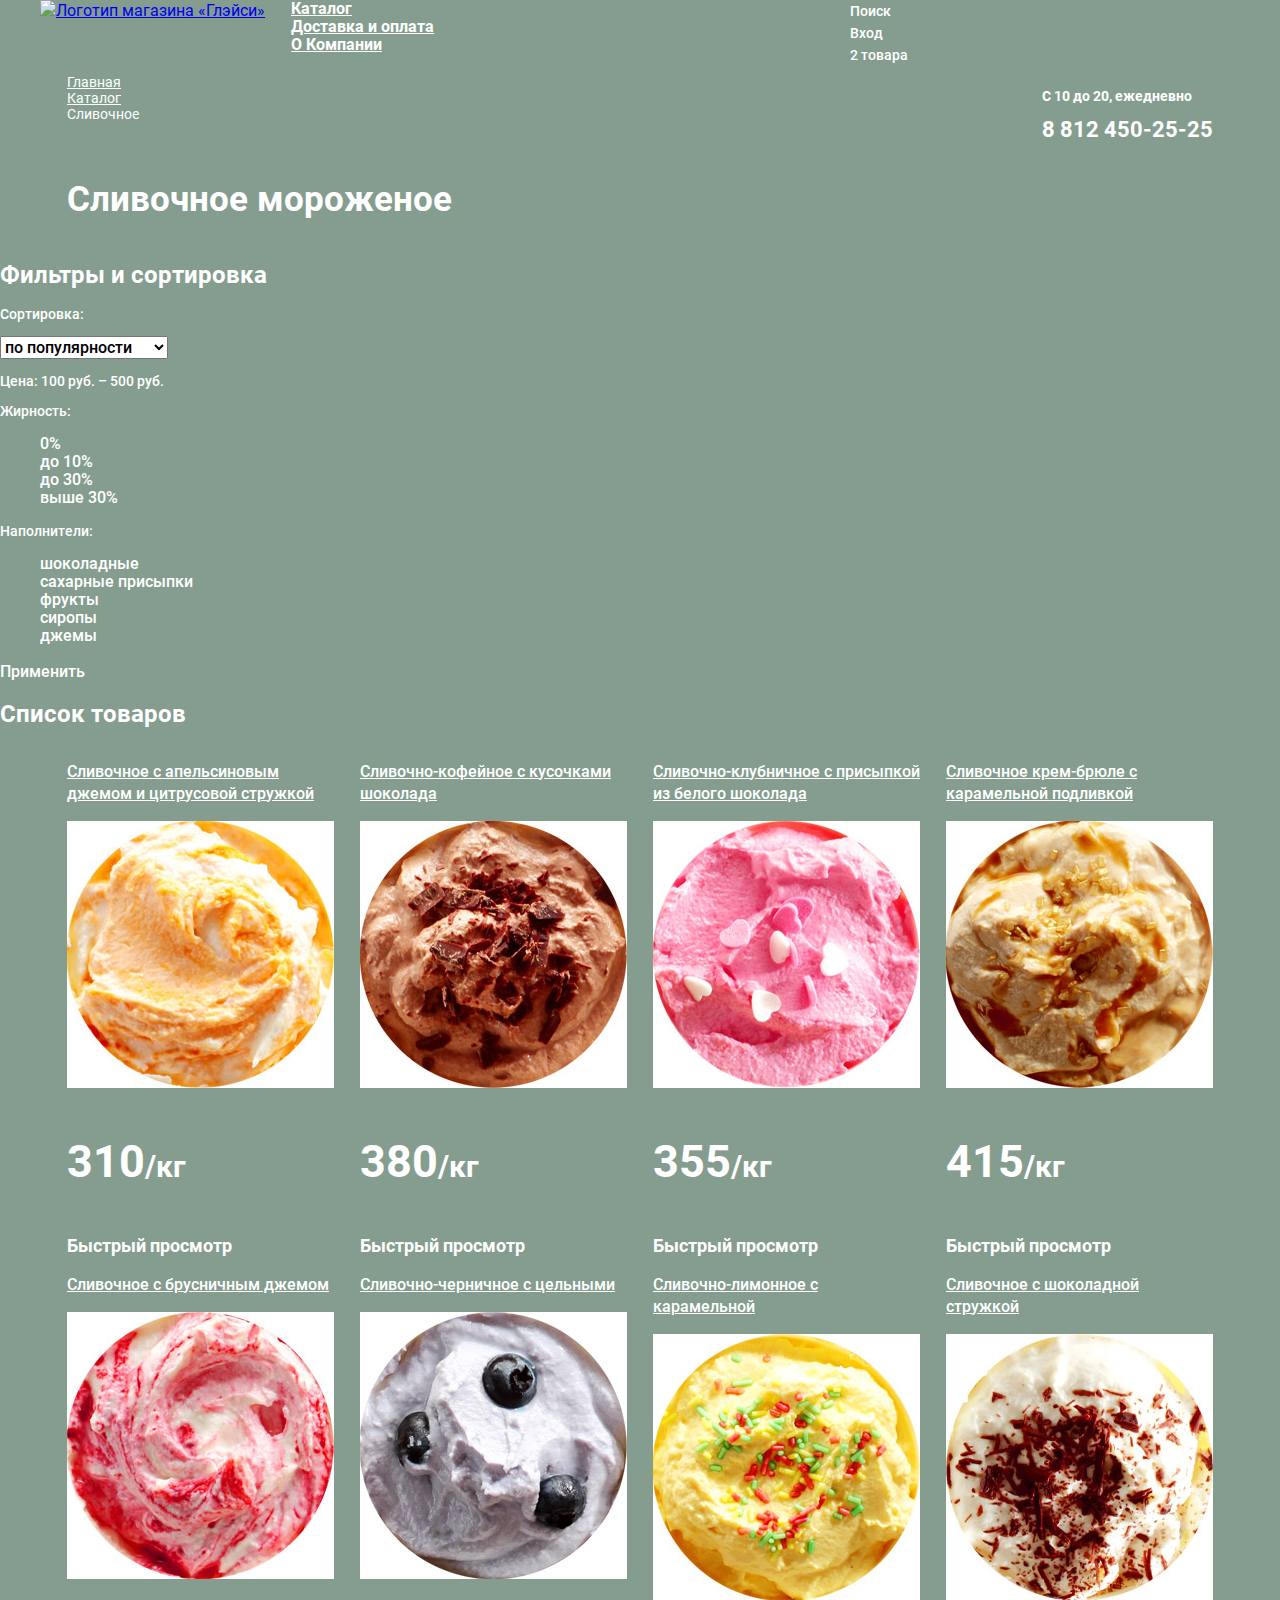
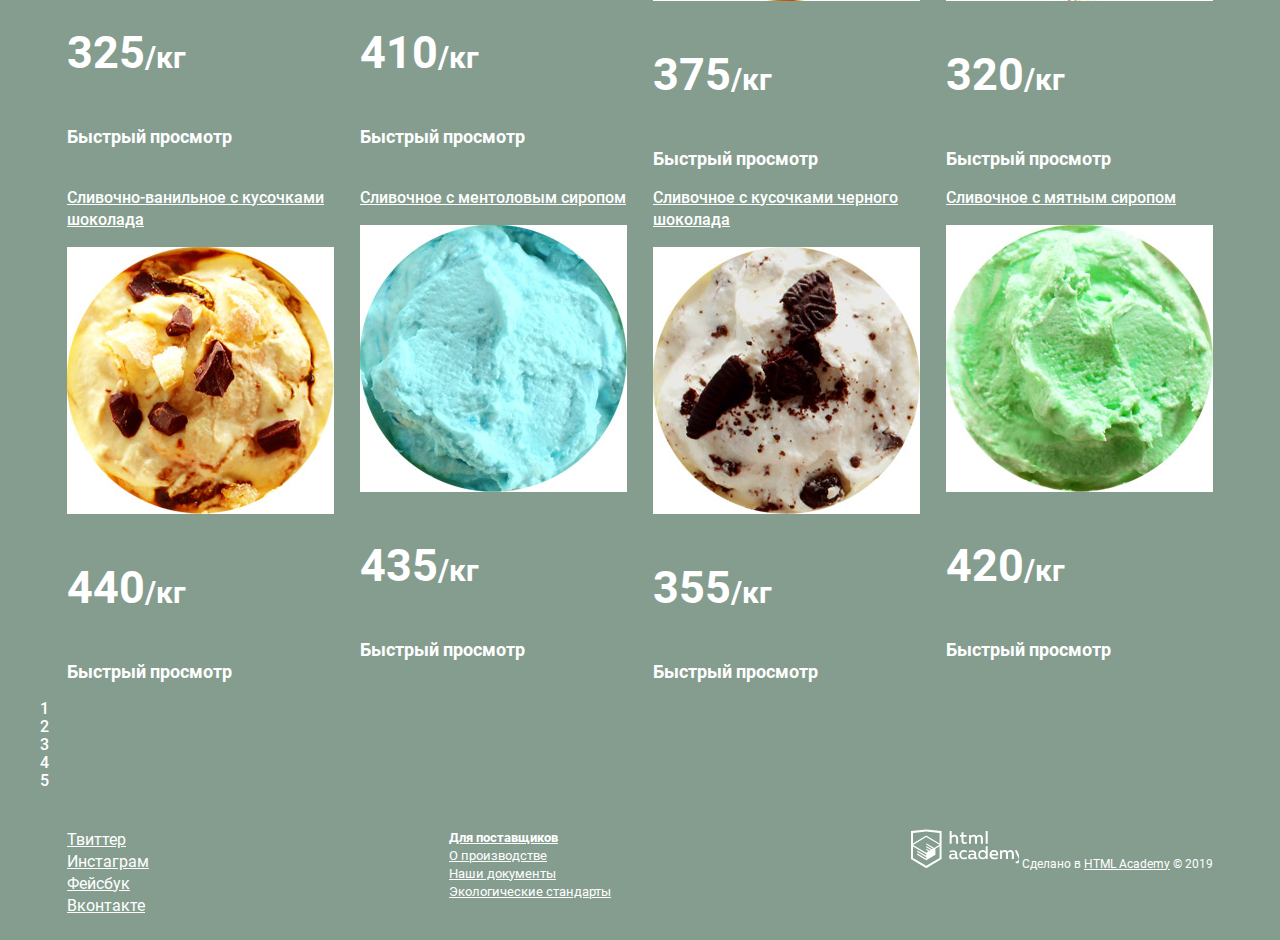
==== commit 3ec03f20: "исправления по стилям и сетки" ====
--- a/gllacy-catalog.html
+++ b/gllacy-catalog.html
@@ -16,13 +16,13 @@
         
             <ul class="site-links">
                 <li class="site-links__item"><a class="site-links__link" href="#">Каталог</a>
-                    <ul class="site-links__item sub-menu">
+                    <!-- <ul class="site-links__item sub-menu">
                         <li class="sub-menu__item"><a href="">Новинки</a></li>
                         <li class="sub-menu__item"><a href="">Сливочное</a></li>
                         <li class="sub-menu__item"><a href="">Щербеты</a></li>
                         <li class="sub-menu__item"><a href="">Фруктовый лед</a></li>
                         <li class="sub-menu__item"><a href="">Мелорин</a></li>
-                    </ul>
+                    </ul> -->
                 </li>
                 <li class="site-links__item"><a class="site-links__link" href="#">Доставка и оплата</a>
                 </li>
@@ -31,27 +31,27 @@
             </ul>
             <div class="main-controls">
                 <div class="main-controls__item"><a class="main-controls__search" href="#">Поиск</a>
-                    <form class="form-search" action="" method="GET">
+                    <!-- <form class="form-search" action="" method="GET">
                         <label class="form-search__label">
                             <input type="search" class="form-search__input" name="search" placeholder="Крем-брюле" required>
                         </label>
-                    </form>
+                    </form> -->
                 </div>
                 <div class="main-controls__item"><a class="main-controls__login" href="#">Вход</a>
-                    <form class="form-entrance" action="" method="GET">
+                    <!-- <form class="form-entrance" action="" method="GET">
                         <label class="form-entrance__label">Логин
-                            <input type="email" class="form-entrance__login--input" name="login" placeholder="Электронная почта" required>
+                            <input type="email" class="form-entrance__login--input" name="login" placeholder="email@example.com" required>
                         </label>
                         <label class="form-entrance__label">Пароль
-                            <input type="password" class="form-entrance__login--input" name="password" placeholder="Пароль" required>
+                            <input type="password" class="form-entrance__login--input" name="password" placeholder="&#149;&#149;&#149;&#149;&#149;&#149;&#149;&#149;" required>
                         </label>
                         <a class="form-entrance__forgot" href="#">Забыли пароль?</a>
                         <a class="form-entrance__registration" href="#">Новая регистрация</a>
                         <button class="form-entrance__btn" type="submit">Войти</button>
-                    </form>
+                    </form> -->
                 </div>
                 <div class="main-controls__item"><a class="main-controls__basket" href="#">2 товара</a>
-                    <ul class="main-controls basket-list">
+                    <!-- <ul class="main-controls basket-list">
                         <li class="basket-list__item">
                             <a href="#" class="basket-list__item--link">
                                 <button class="basket-list__btn--delete" type="button">x</button>
@@ -74,18 +74,27 @@
                     </ul>
                     <p class="main-controls__item--total">Итого:750 руб.</p>
                     <button class="main-controls__btn--order" type="submit">Оформить заказ</button>
-                </div>
-            </div>
-            <p class="main-contacts">С 10 до 20, ежедневно<a href="tel:+78124502525">8 812 450-25-25</a></p>
-        </nav>
+                </div> -->
+            </div>
+        </na>
     </header>
     <main class="container">
-        <h1 class="page-title">Сливочное мороженое</h1>
-        <ul class="breadcrumbs">
-            <li class="breadcrumbs__item"><a class="breadcrumbs__link" href="index.html">Главная</a></li>
-            <li class="breadcrumbs__item"><a class="breadcrumbs__link" href="#">Каталог</a></li>
-            <li class="breadcrumbs__item breadcrumbs__item--current"><a class="breadcrumbs__link" href="#">Сливочное</a></li>
-        </ul>
+        <div class="info-wrap">
+            <h1 class="page-title">Сливочное мороженое</h1>
+            <div class="contacts-breadcrumbs">
+                <ul class="breadcrumbs">
+                    <li class="breadcrumbs__item"><a class="breadcrumbs__link" href="index.html">Главная</a></li>
+                    <li class="breadcrumbs__item"><a class="breadcrumbs__link" href="#">Каталог</a></li>
+                    <li class="breadcrumbs__item breadcrumbs__item--current"><a class="breadcrumbs__link" href="#">Сливочное</a></li>
+                </ul>
+                <div class="main-contacts">
+                    <p>С 10 до 20, ежедневно</p>
+                    <p>
+                        <a href="tel:+78124502525">8 812 450-25-25</a>
+                    </p>
+                </div>
+            </div>
+        </div>
         
         <section class="filters">
             <h2 class="visually-hidden">Фильтры и сортировка</h2>
--- a/css/style.css
+++ b/css/style.css
@@ -5,11 +5,8 @@
     font-weight: 400;
     src: url('../fonts/roboto-v20-cyrillic_latin-regular.eot'); /* IE9 Compat Modes */
     src: local('Roboto'), local('Roboto-Regular'),
-         url('../fonts/roboto-v20-cyrillic_latin-regular.eot?#iefix') format('embedded-opentype'), /* IE6-IE8 */
          url('../fonts/roboto-v20-cyrillic_latin-regular.woff2') format('woff2'), /* Super Modern Browsers */
-         url('../fonts/roboto-v20-cyrillic_latin-regular.woff') format('woff'), /* Modern Browsers */
-         url('../fonts/roboto-v20-cyrillic_latin-regular.ttf') format('truetype'), /* Safari, Android, iOS */
-         url('../fonts/roboto-v20-cyrillic_latin-regular.svg#Roboto') format('svg'); /* Legacy iOS */
+         url('../fonts/roboto-v20-cyrillic_latin-regular.woff') format('woff')
   }
   /* roboto-700 - cyrillic_latin */
   @font-face {
@@ -18,11 +15,8 @@
     font-weight: 700;
     src: url('../fonts/roboto-v20-cyrillic_latin-700.eot'); /* IE9 Compat Modes */
     src: local('Roboto Bold'), local('Roboto-Bold'),
-         url('../fonts/roboto-v20-cyrillic_latin-700.eot?#iefix') format('embedded-opentype'), /* IE6-IE8 */
          url('../fonts/roboto-v20-cyrillic_latin-700.woff2') format('woff2'), /* Super Modern Browsers */
-         url('../fonts/roboto-v20-cyrillic_latin-700.woff') format('woff'), /* Modern Browsers */
-         url('../fonts/roboto-v20-cyrillic_latin-700.ttf') format('truetype'), /* Safari, Android, iOS */
-         url('../fonts/roboto-v20-cyrillic_latin-700.svg#Roboto') format('svg'); /* Legacy iOS */
+         url('../fonts/roboto-v20-cyrillic_latin-700.woff') format('woff')
   }
   /* roboto-500 - cyrillic_latin */
   @font-face {
@@ -31,11 +25,8 @@
     font-weight: 500;
     src: url('../fonts/roboto-v20-cyrillic_latin-500.eot'); /* IE9 Compat Modes */
     src: local('Roboto Medium'), local('Roboto-Medium'),
-         url('../fonts/roboto-v20-cyrillic_latin-500.eot?#iefix') format('embedded-opentype'), /* IE6-IE8 */
          url('../fonts/roboto-v20-cyrillic_latin-500.woff2') format('woff2'), /* Super Modern Browsers */
-         url('../fonts/roboto-v20-cyrillic_latin-500.woff') format('woff'), /* Modern Browsers */
-         url('../fonts/roboto-v20-cyrillic_latin-500.ttf') format('truetype'), /* Safari, Android, iOS */
-         url('../fonts/roboto-v20-cyrillic_latin-500.svg#Roboto') format('svg'); /* Legacy iOS */
+         url('../fonts/roboto-v20-cyrillic_latin-500.woff') format('woff')
   }
 
   body {
@@ -90,20 +81,190 @@
   .footer__copyright a:focus,
   .footer__copyright a:hover,
   .breadcrumbs a:focus,
-  .breadcrumbs a:hover {
+  .breadcrumbs a:hover,
+  a.form-entrance__forgot:hover,
+  a.form-entrance__registration:hover,
+  a.form-entrance__forgot:focus,
+  a.form-entrance__registration:focus {
        color: #ffbc9e;
+  }
+
+  .special,
+  .news-blog,
+  .news-blog a,
+  .address {
+      color: #323232;
+  }
+
+  *, *::before, *::after {
+     box-sizing: border-box;
+  }
+
+  .header {
+      width: 100%;
+  }
+
+  .main-navigation {
+      width: 1200px;
+
+      display: flex;
+
+      margin: 0 auto;
+  }
+
+  .main-navigation--wrap {
+      margin: 0 auto;
+  }
+
+  .site-logo {
+     margin-right: 26px;
+  }
+
+  .site-logo img {
+     width: 154px;
+     height: 64px;
   }
 
   .site-links {
        font-size: 16px;
        line-height: 18px;
        font-weight: 700;
-  }
-
-  .main-controls__item {
+
+       width: 390px;
+       height: 74px;
+
+       margin: 0;
+       padding: 0;
+  }
+
+  .site-links__item a {
+      color: #ffffff;
+
+      font-size: 16px;
+      line-height: 18px;
+      font-weight: 700;
+  }
+
+  .sub-menu__item a {
+     text-decoration: none;
+
+     color: #323232;
+
      font-size: 14px;
      line-height: 16px;
-     font-weight: 500;
+     font-weight: 400;
+  }
+
+  .sub-menu__item:first-child a {
+     font-weight: 700;
+  }
+
+  .main-controls {
+      width: 390px;
+      height: 74px;
+      
+      margin: 0;
+      padding: 0;
+
+      margin-left: auto;
+  }
+
+  .main-controls__item a {
+      text-decoration: none;
+
+      color: #ffffff;
+
+      font-size: 14px;
+      line-height: 16px;
+      font-weight: 500;
+   }
+
+   .basket-list__item--name {
+      text-decoration: none;
+
+      color: #323232;
+
+      font-size: 14px;
+      line-height: 16px;
+      font-weight: 400;
+   }
+
+   .basket-list__item--quantity,
+   .basket-list__item--price {
+      color: #323232;
+
+      font-size: 13px;
+      line-height: 16px;
+      font-weight: 400;
+   }
+
+   .basket-list__item--kg {
+      color: #999999;
+
+      font-size: 13px;
+      line-height: 16px;
+      font-weight: 400;
+   }
+
+   .main-controls__item--total {
+      color: #323232;
+
+      font-size: 15px;
+      line-height: 18px;
+      font-weight: 700;
+   }
+
+  .form-entrance__btn,
+  .modal__form--btn,
+  .main-controls__btn--order,
+  a.catalog-item__btn,
+  .subscription__button,
+  .address__btn {
+      text-decoration: none;
+
+      color: #fefefe;
+
+      font-size: 18px;
+      line-height: 24px;
+      font-weight: 700;
+  }
+
+  a.form-entrance__forgot,
+  a.form-entrance__registration {
+      color: #323232;
+
+      font-size: 13px;
+      line-height: 24px;
+      font-weight: 400;
+  }
+
+  .info-wrap {
+      display: flex;
+      flex-direction: column;
+      width: 1146px;
+      margin: 0 auto;
+  }
+
+  .page-title {
+     order: 1;
+  }
+
+  .breadcrumbs {
+     margin: 0;
+     padding: 0;
+  }
+
+  .no-crumbs {
+     margin-left: auto;
+  }
+
+  .contacts-breadcrumbs {
+     display: flex;
+     justify-content: space-between;
+
+     width: 1146px;
+
+     margin: 0 auto;
   }
 
   .main-contacts {
@@ -116,11 +277,12 @@
      font-size: 22px;
      line-height: 24px;
      font-weight: 700;
+     text-decoration: none;
   }
 
   .slider__list p {
      font-size: 60px;
-     line-height: 60,35px;
+     line-height: 60.35px;
      font-weight: 700;
      text-align: center;
   }
@@ -133,6 +295,23 @@
      text-decoration: none;
   }
 
+   a.slider__item--btn {
+   color: #ffffff;
+
+   font-size: 32px;
+   line-height: 44px;
+   font-weight: 700;
+  }
+
+  .catalog__list {
+     margin: 0;
+     padding: 0;
+     display: flex;
+     width: 1146px;
+     flex-wrap: wrap;
+     margin: 0 auto;
+  }
+
   .offer__title {
      font-size: 35px;
      line-height: 41px;
@@ -149,13 +328,26 @@
      font-size: 18px;
      line-height: 24px;
      font-weight: 700;
+
      color: #ffffff;
+
+     text-decoration: none;
+  }
+
+  .catalog__item {
+     margin-right: 26px;
+  }
+
+  .catalog__item:nth-child(4n) {
+     margin-right: 0;
   }
 
   .catalog-item__title {
      font-size: 16px;
      line-height: 22px;
      font-weight: 500;
+
+     width:267px;
   }
 
   .catalog-item__price {
@@ -168,12 +360,6 @@
      font-size: 30px;
      line-height: 45px;
      font-weight: 700;
-  }
-
-  .catalog-item__title {
-     font-size: 16px;
-     line-height: 22px;
-     font-weight: 500;
   }
 
   .catalog-item__btn {
@@ -198,6 +384,9 @@
      font-size: 16px;
      line-height: 22px;
      font-weight: 500;
+
+     margin: 0;
+     padding: 0;
   }
 
   .news-blog__description {
@@ -209,13 +398,11 @@
   .subscription__description {
      font-size: 16px;
      line-height: 22px;
-     font-weight: 700;
-  }
-
-  .subscription__button {
-     font-size: 18px;
-     line-height: 24px;
-     font-weight: 700;
+     font-weight: 400;
+  }
+
+  .address {
+     background-color: #fefefe;
   }
 
   .address p {
@@ -234,6 +421,34 @@
      font-size: 18px;
      line-height: 24px;
      font-weight: 700;
+  }
+
+  .footer {
+     display: flex;
+     justify-content: space-between;
+
+     width: 1200px;
+
+     margin: 0 auto;
+     padding-top: 23px;
+     padding-left: 27px;
+     padding-right: 27px;
+     padding-bottom: 23px;
+  }
+  
+  .social-list {
+     margin: 0;
+     padding: 0;
+  }
+
+  .footer__navigation {
+     margin: 0;
+     padding: 0;
+  }
+
+  .footer__copyright {
+     margin: 0;
+     padding: 0;
   }
 
   .footer__navigation_item {
@@ -291,4 +506,56 @@
 
   .breadcrumbs__item--current a {
        text-decoration: none;
+  }
+
+  .offer--berry {
+       background-color: #5d1220;
+       background-image: url("../img/berry.jpg");
+  }
+
+  .offer--choco {
+      background-color: #3d2318;
+      background-image: url("../img/choco-background.jpg");
+  }
+
+  .special {
+      background-color: #eee2c9;
+      background-image: url("../img/background.jpg");
+
+      width: 1146px;
+      margin: 0 auto;
+      margin-bottom: 40px;
+      padding: 26px 21px;
+  }
+
+  .news-subscription-wrap {
+      width: 1146px;
+
+      margin: 0 auto;
+      display: flex;
+      flex-direction:;
+      justify-content: space-between;
+  }
+
+  .news-blog {
+      background-color: #ffffff;
+      background-image: url("../img/strawberry-background.jpg");
+
+      width: 560px;
+  }
+
+  .subscription {
+     background-color: #f8f7f4;
+     background-image: url("../img/substrate.png");
+     color: #5a5a5a;
+
+     width: 560px;
+  }
+
+  .modal__title {
+   color: #323232;
+
+   font-size: 24px;
+   line-height: 28px;
+   font-weight: 500;
   }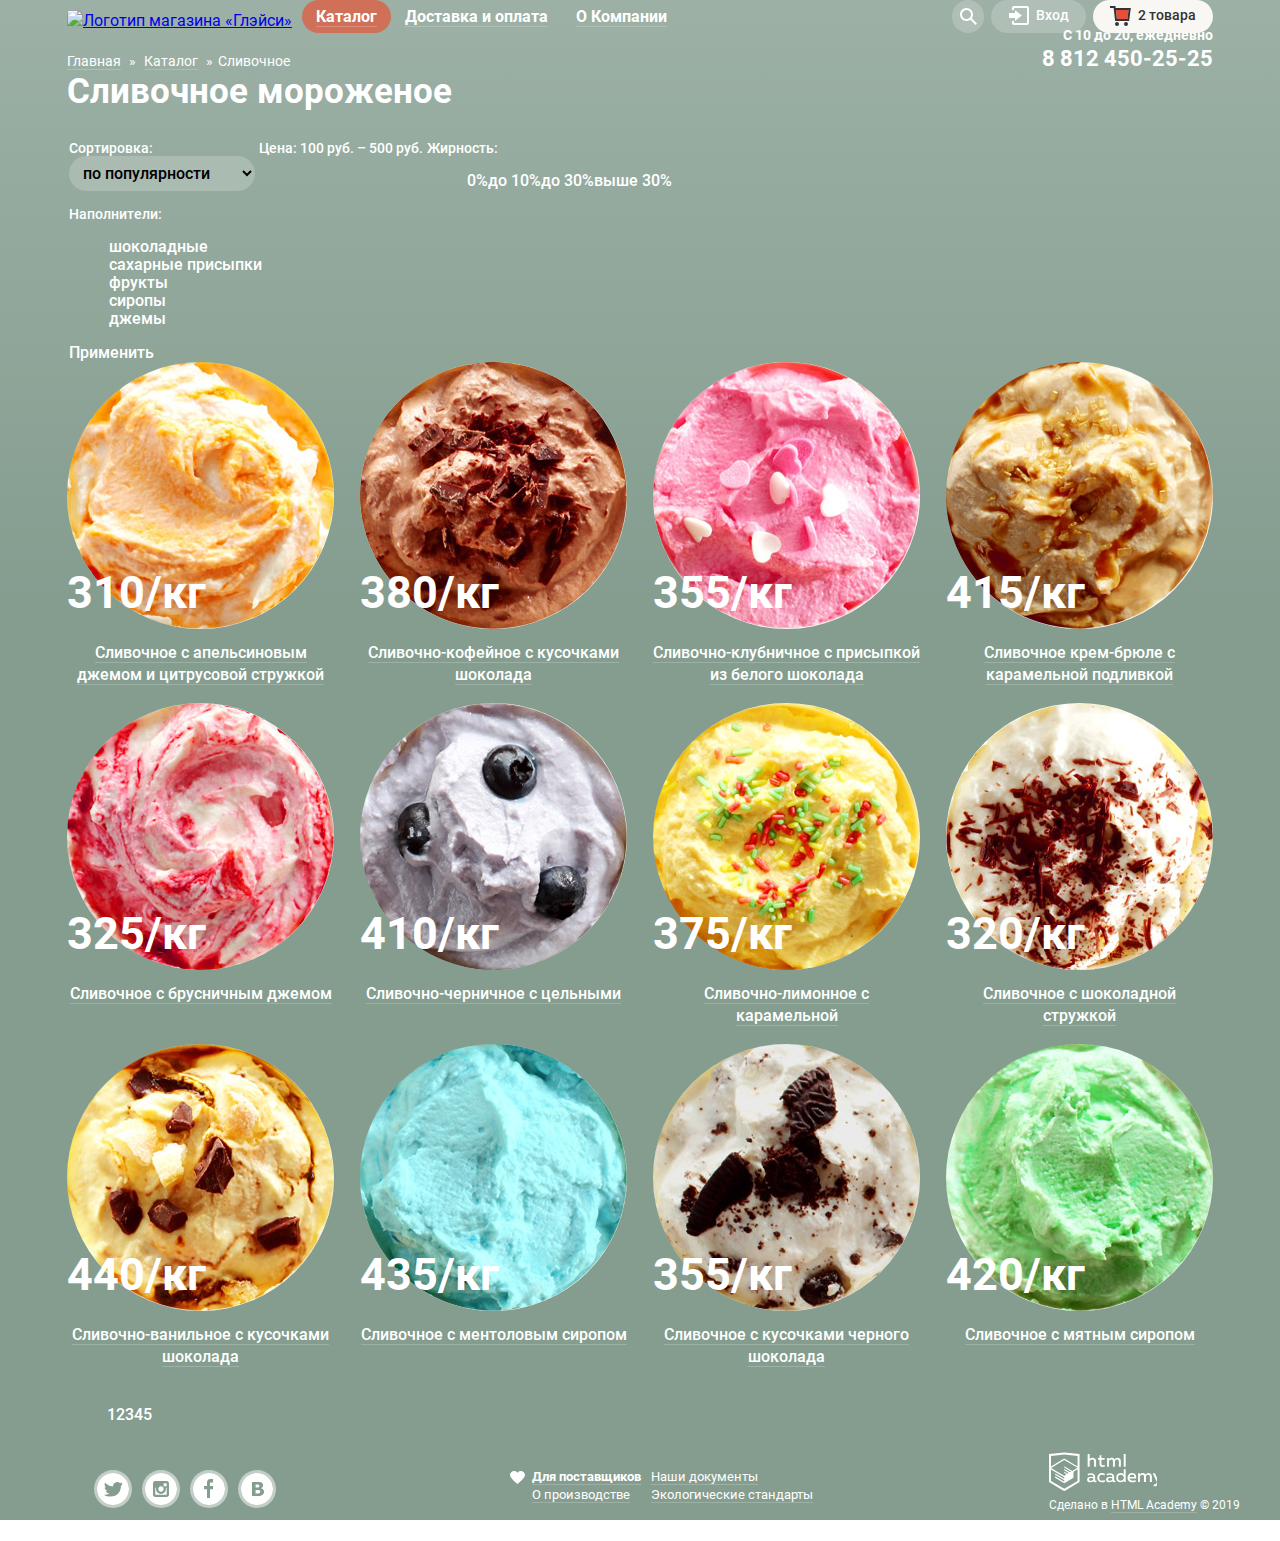
==== commit 96147643: "исправления" ====
--- a/gllacy-catalog.html
+++ b/gllacy-catalog.html
@@ -1,274 +1,304 @@
 <!DOCTYPE html>
 <html lang="ru">
-  <head>
-    <meta charset="utf-8">
-    <title>HTML Academy: Глейси</title>
-    <link href="https://fonts.googleapis.com/css?family=Roboto:400,500,700&display=swap&subset=cyrillic" rel="stylesheet">
-    <link rel="stylesheet" href="css/normalize.css">
-    <link rel="stylesheet" href="css/style.css">
-  </head>
-<body>
-    <header class="header">
-        <nav class="main-navigation">
-            <a href="index.html" class="site-logo">
-                <img src="img/logo.svg" width="154" height="64" alt="Логотип магазина «Глэйси»">
-            </a>
-        
-            <ul class="site-links">
-                <li class="site-links__item"><a class="site-links__link" href="#">Каталог</a>
-                    <!-- <ul class="site-links__item sub-menu">
-                        <li class="sub-menu__item"><a href="">Новинки</a></li>
-                        <li class="sub-menu__item"><a href="">Сливочное</a></li>
-                        <li class="sub-menu__item"><a href="">Щербеты</a></li>
-                        <li class="sub-menu__item"><a href="">Фруктовый лед</a></li>
-                        <li class="sub-menu__item"><a href="">Мелорин</a></li>
-                    </ul> -->
-                </li>
-                <li class="site-links__item"><a class="site-links__link" href="#">Доставка и оплата</a>
-                </li>
-                <li class="site-links__item"><a class="site-links__link" href="#">О Компании</a>
-                </li>
-            </ul>
-            <div class="main-controls">
-                <div class="main-controls__item"><a class="main-controls__search" href="#">Поиск</a>
-                    <!-- <form class="form-search" action="" method="GET">
-                        <label class="form-search__label">
-                            <input type="search" class="form-search__input" name="search" placeholder="Крем-брюле" required>
-                        </label>
-                    </form> -->
-                </div>
-                <div class="main-controls__item"><a class="main-controls__login" href="#">Вход</a>
-                    <!-- <form class="form-entrance" action="" method="GET">
-                        <label class="form-entrance__label">Логин
-                            <input type="email" class="form-entrance__login--input" name="login" placeholder="email@example.com" required>
-                        </label>
-                        <label class="form-entrance__label">Пароль
-                            <input type="password" class="form-entrance__login--input" name="password" placeholder="&#149;&#149;&#149;&#149;&#149;&#149;&#149;&#149;" required>
-                        </label>
-                        <a class="form-entrance__forgot" href="#">Забыли пароль?</a>
-                        <a class="form-entrance__registration" href="#">Новая регистрация</a>
-                        <button class="form-entrance__btn" type="submit">Войти</button>
-                    </form> -->
-                </div>
-                <div class="main-controls__item"><a class="main-controls__basket" href="#">2 товара</a>
-                    <!-- <ul class="main-controls basket-list">
-                        <li class="basket-list__item">
-                            <a href="#" class="basket-list__item--link">
-                                <button class="basket-list__btn--delete" type="button">x</button>
-                                <img src="img/icecream-icon-orange.png" width="33" height="33" alt="Пломбир с апельсиновым джемом" class="basket-list__icon">
-                                <p class="basket-list__item--name">Пломбир с апельсиновым джемом</p>
-                            </a>
-                                <p class="basket-list__item--quantity">15 кг х <span class="basket-list__item--kg">200 руб.</span></p>
-                                <p class="basket-list__item--price">300 руб.</p>
-                        </li>
-                        <li class="basket-list__item">
-                            <a href="#" class="basket-list__item--link">
-                                <button class="basket-list__btn--delete" type="button">x</button>
-                                <img src="img/icecream-icon-strawberry.png" width="33" height="33" alt="Клубничный пломбир с присыпкой 
-                                из белого шоколада" class="basket-list__icon">
-                                <p class="basket-list__item--name">Клубничный пломбир с присыпкой из белого шоколада</p>
-                            </a>
-                                <p class="basket-list__item--quantity">15 кг х <span class="basket-list__item--kg">300 руб.</span></p>
-                                <p class="basket-list__item--price">450 руб.</p>
-                        </li>
+    <head>
+        <meta charset="utf-8">
+        <title>HTML Academy: Глейси</title>
+        <link href="https://fonts.googleapis.com/css?family=Roboto:400,500,700&display=swap&subset=cyrillic" rel="stylesheet">
+        <link rel="stylesheet" href="css/normalize.css">
+        <link rel="stylesheet" href="css/style.css">
+    </head>
+    <body>
+        <div class="catalog-page">
+            <div class="container catalog">
+                <header class="header">
+                    <nav class="main-navigation">
+                        <a href="index.html" class="site-logo">
+                            <img src="img/logo.svg" width="154" height="64" alt="Логотип магазина «Глэйси»">
+                        </a>
+                    
+                        <ul class="site-links">
+                            <li class="site-links__item active"><a class="site-links__catalog" href="#"><span class="site-links__border">Каталог</span></a>
+                                <ul class="site-links__item sub-menu">
+                                    <li class="sub-menu__item"><p>Новинки</p></li>
+                                    <li class="sub-menu__item active"><a href="">Сливочное</a></li>
+                                    <li class="sub-menu__item"><a href="#">Щербеты</a></li>
+                                    <li class="sub-menu__item"><a href="#">Фруктовый лед</a></li>
+                                    <li class="sub-menu__item"><a href="#">Мелорин</a></li>
+                                </ul>
+                            </li>
+                            <li class="site-links__item"><a class="site-links__link" href="#"><span class="site-links__border">Доставка и оплата</span></a>
+                            </li>
+                            <li class="site-links__item"><a class="site-links__link" href="#"><span class="site-links__border">О Компании</span></a>
+                            </li>
+                        </ul>
+                        <div class="main-controls main-controls-catalog">
+                                <div class="main-controls__wrap--item">
+                                    <div class="main-controls__item"><a class="main-controls__search" href="#"><span class="visually-hidden">Поиск</span></a>
+                                        <div class="main-controls__search--wrap">
+                                            <form class="form-search" action="" method="GET">
+                                                <label class="form-search__label">
+                                                    <input type="search" class="form-search__input" name="search" placeholder="Крем-брюле" required>
+                                                </label>
+                                            </form>
+                                        </div>
+                                    </div>
+                                </div>
+                                <div class="main-controls__login--wrap">
+                                    <div class="main-controls__item"><a class="main-controls__login" href="#">Вход</a>
+                                        <div class="login--wrap">
+                                            <form class="form-entrance" action="" method="GET">
+                                                <p class="form-entrance__item">
+                                                    <label class="form-entrance__label"><span class="visually-hidden">Логин</span>
+                                                        <input type="email" class="form-entrance__login--input" name="login" placeholder="email@example.com" required>
+                                                    </label>
+                                                </p>
+                                                <p class="form-entrance__item">
+                                                    <label class="form-entrance__label"><span class="visually-hidden">Пароль</span>
+                                                        <input type="password" class="form-entrance__login--input" name="password" placeholder="&#149;&#149;&#149;&#149;&#149;&#149;&#149;&#149;" required>
+                                                    </label>
+                                                </p>
+                                                <div class="form-entrance__links--wrap">
+                                                    <button class="btn form-entrance__btn" type="submit">Войти</button>
+                                                    <p class="form-entrance__links">
+                                                        <a class="form-entrance__forgot" href="#">Забыли пароль?</a>
+                                                        <a class="form-entrance__registration" href="#">Новая регистрация</a>
+                                                    </p>
+                                                </div>
+                                            </form>
+                                        </div>
+                                    </div>
+                                </div>
+                                <div class="basket-wrap">
+                                    <div class="main-controls__item"><a class="main-controls__basket basket-catalog" href="#">2 товара</a>
+                                        <div class="main-controls__basket--wrap">
+                                            <ul class="main-controls__basket-list">
+                                                    <li class="basket-list__item">
+                                                            <button class="basket-list__btn--delete" type="button">Удалить</button>
+                                                            
+                                                                <img src="img/icecream-icon-orange.png" width="33" height="33" alt="Пломбир с апельсиновым джемом" class="basket-list__icon">
+                                                            
+                                                            <p class="basket-list__item--name">Пломбир с апельсиновым джемом</p>
+                                                            <p class="basket-list__item--quantity">15 кг х <span class="basket-list__item--kg">200 руб.</span></p>
+                                                            <p class="basket-list__item--price">300 руб.</p>
+                                                    </li>
+                                                    <li class="basket-list__item">
+                                                            <button class="basket-list__btn--delete" type="button">Удалить</button>
+                                                            <div class="basket-list__item--img">
+                                                                <img src="img/icecream-icon-strawberry.png" width="33" height="33" alt="Клубничный пломбир с присыпкой 
+                                                                из белого шоколада" class="basket-list__icon">
+                                                            </div>
+                                                            <p class="basket-list__item--name">Клубничный пломбир с присыпкой из белого шоколада</p>
+                                                            <p class="basket-list__item--quantity">15 кг х <span class="basket-list__item--kg">300 руб.</span></p>
+                                                            <p class="basket-list__item--price">450 руб.</p>
+                                                    </li>
+                                                </ul>
+                                                <p class="main-controls__item--total">Итого:750 руб.</p>
+                                                <button class="btn main-controls__btn--order" type="submit">Оформить заказ</button>
+                                        </div>
+                                    </div>
+                                </div>
+                            </div>
+                    </na>
+                </header>
+                <main>
+                    <div class="info-wrap">
+                        <h1 class="page-title">Сливочное мороженое</h1>
+                        <div class="contacts-breadcrumbs">
+                            <ul class="breadcrumbs">
+                                <li class="breadcrumbs__item"><a class="breadcrumbs__link" href="index.html"><span class="site-links__border">Главная</span></a><span>»</span></li>
+                                <li class="breadcrumbs__item"><a class="breadcrumbs__link" href="#"><span class="site-links__border">Каталог</span></a><span>»</span></li>
+                                <li class="breadcrumbs__item breadcrumbs__item--current">Сливочное</li>
+                            </ul>
+                            <div class="main-contacts">
+                                <p>С 10 до 20, ежедневно</p>
+                                <p>
+                                    <a href="tel:+78124502525">8 812 450-25-25</a>
+                                </p>
+                            </div>
+                        </div>
+                    </div>
+                    
+                    <section class="filters">
+                        <h2 class="visually-hidden">Фильтры и сортировка</h2>
+                        <div class="filters-first-row">
+                            <fieldset class="filters__sorting">
+                                <p class="filters__title">Сортировка:</p>
+                                <select class="filters__select" name="sorting">
+                                    <option value="popular">по популярности</option>
+                                    <option value="up">сначала недорогие</option>
+                                    <option value="down">сначала дорогие</option>
+                                    <option value="fat">по жирности</option>
+                                </select>
+                            </fieldset>
+                        
+                            <fieldset class="filters__price">
+                                <p class="filters__title">Цена: 100 руб. – 500 руб.</p>
+                                <span class="filters__range"></span>
+                            </fieldset>
+                        
+                        
+                            <fieldset class="filters__fat">
+                                <p class="filters__title">Жирность:</p>
+                                <ul class="filters__fat--list">
+                                    <li class="filters__fat">0%</li>
+                                    <li class="filters__fat">до 10%</li>
+                                    <li class="filters__fat">до 30%</li>
+                                    <li class="filters__fat">выше 30%</li>
+                                </ul>
+                            </fieldset>
+                        </div>
+                        <div class="filters-second-row">
+                            <fieldset class="filters__fillers">
+                                <p class="filters__title">Наполнители:</p>
+                                <ul class="filters__fillers--list">
+                                    <li class="filters__fillers">шоколадные</li>
+                                    <li class="filters__fillers">сахарные присыпки</li>
+                                    <li class="filters__fillers">фрукты</li>
+                                    <li class="filters__fillers">сиропы</li>
+                                    <li class="filters__fillers">джемы</li>
+                                </ul>
+                                <span class="filters__btn">Применить</span>
+                            </fieldset>
+                        </div>
+                    </section>
+
+                    <section class="catalog">
+                        <h2 class="visually-hidden">Список товаров</h2>
+                        <ul class="catalog__list">
+                            <li class="catalog__item catalog-item">
+                                <h3 class="catalog-item__title"><a href="#" class="catalog-item__link"><span class="site-links__border">Сливочное с апельсиновым джемом и цитрусовой стружкой</span></a></h3>
+                                <img src="img/icecitrus.jpg" alt="Сливочное с апельсиновым джемом и цитрусовой стружкой" width="267" height="267">
+                                <p class="catalog-item__price">310<span>/кг</span></p>
+                                <div class="catalog-item__hover">
+                                    <a href="#" class="btn catalog-item__btn">Быстрый просмотр</a>
+                                </div>
+                            </li>
+                            <li class="catalog__item catalog-item">
+                                <h3 class="catalog-item__title"><a href="#" class="catalog-item__link"><span class="site-links__border">Сливочно-кофейное с кусочками шоколада</span></a></h3>
+                                <img src="img/icecofee.jpg" alt="Сливочно-кофейное с кусочками шоколада" width="267" height="267">
+                                <p class="catalog-item__price">380<span>/кг</span></p>
+                                <div class="catalog-item__hover">
+                                    <a href="#" class="btn catalog-item__btn">Быстрый просмотр</a>
+                                </div>
+                            </li>
+                            <li class="catalog__item catalog-item">
+                                <h3 class="catalog-item__title"><a href="#" class="catalog-item__link"><span class="site-links__border">Сливочно-клубничное с присыпкой из белого шоколада</span></a></h3>
+                                <img src="img/icestrawberry.jpg" alt="Сливочно-клубничное с присыпкой из белого шоколада" width="267" height="267">
+                                <p class="catalog-item__price">355<span>/кг</span></p>
+                                <div class="catalog-item__hover">
+                                    <a href="#" class="btn catalog-item__btn">Быстрый просмотр</a>
+                                </div>
+                            </li>
+                            <li class="catalog__item catalog-item">
+                                <h3 class="catalog-item__title"><a href="#" class="catalog-item__link"><span class="site-links__border">Сливочное крем-брюле с карамельной подливкой</span></a></h3>
+                                <img src="img/icecaramel.jpg" alt="Сливочное крем-брюле с карамельной подливкой" width="267" height="267">
+                                <p class="catalog-item__price">415<span>/кг</span></p>
+                                <div class="catalog-item__hover">
+                                    <a href="#" class="btn catalog-item__btn">Быстрый просмотр</a>
+                                </div>
+                            </li>
+                            <li class="catalog__item catalog-item">
+                                <h3 class="catalog-item__title"><a href="#" class="catalog-item__link"><span class="site-links__border">Сливочное с брусничным джемом</span></a></h3>
+                                <img src="img/lingonberry.jpg" alt="Сливочное с брусничным джемом" width="267" height="267">
+                                <p class="catalog-item__price">325<span>/кг</span></p>
+                                <div class="catalog-item__hover">
+                                    <a href="#" class="btn catalog-item__btn">Быстрый просмотр</a>
+                                </div>
+                            </li>
+                            <li class="catalog__item catalog-item">
+                                <h3 class="catalog-item__title"><a href="#" class="catalog-item__link"><span class="site-links__border">Сливочно-черничное с цельными</span></a></h3>
+                                <img src="img/blueberry.jpg" alt="Сливочно-черничное с цельными" width="267" height="267">
+                                <p class="catalog-item__price">410<span>/кг</span></p>
+                                <div class="catalog-item__hover">
+                                    <a href="#" class="btn catalog-item__btn">Быстрый просмотр</a>
+                                </div>
+                            </li>
+                            <li class="catalog__item catalog-item">
+                                <h3 class="catalog-item__title"><a href="#" class="catalog-item__link"><span class="site-links__border">Сливочно-лимонное с карамельной</span></a></h3>
+                                <img src="img/lemon.jpg" alt="Сливочно-лимонное с карамельной" width="267" height="267">
+                                <p class="catalog-item__price">375<span>/кг</span></p>
+                                <div class="catalog-item__hover">
+                                    <a href="#" class="btn catalog-item__btn">Быстрый просмотр</a>
+                                </div>
+                            </li>
+                            <li class="catalog__item catalog-item">
+                                <h3 class="catalog-item__title"><a href="#" class="catalog-item__link"><span class="site-links__border">Сливочное с шоколадной стружкой</span></a></h3>
+                                <img src="img/choco.jpg" alt="Сливочное с шоколадной стружкой" width="267" height="267">
+                                <p class="catalog-item__price">320<span>/кг</span></p>
+                                <div class="catalog-item__hover">
+                                    <a href="#" class="btn catalog-item__btn">Быстрый просмотр</a>
+                                </div>
+                            </li>
+                            <li class="catalog__item catalog-item">
+                                <h3 class="catalog-item__title"><a href="#" class="catalog-item__link"><span class="site-links__border">Сливочно-ванильное с кусочками шоколада</span></a></h3>
+                                <img src="img/vanilla.jpg" alt="Сливочно-ванильное с кусочками шоколада" width="267" height="267">
+                                <p class="catalog-item__price">440<span>/кг</span></p>
+                                <div class="catalog-item__hover">
+                                    <a href="#" class="btn catalog-item__btn">Быстрый просмотр</a>
+                                </div>
+                            </li>
+                            <li class="catalog__item catalog-item">
+                                <h3 class="catalog-item__title"><a href="#" class="catalog-item__link"><span class="site-links__border">Сливочноe с ментоловым сиропом</span></a></h3>
+                                <img src="img/menthol.jpg" alt="Сливочноe с ментоловым сиропом" width="267" height="267">
+                                <p class="catalog-item__price">435<span>/кг</span></p>
+                                <div class="catalog-item__hover">
+                                    <a href="#" class="btn catalog-item__btn">Быстрый просмотр</a>
+                                </div>
+                            </li>
+                            <li class="catalog__item catalog-item">
+                                <h3 class="catalog-item__title"><a href="#" class="catalog-item__link"><span class="site-links__border">Сливочное с кусочками черного шоколада</span></a></h3>
+                                <img src="img/choco-pieces.jpg" alt="Сливочное с кусочками черного шоколада" width="267" height="267">
+                                <p class="catalog-item__price">355<span>/кг</span></p>
+                                <div class="catalog-item__hover">
+                                    <a href="#" class="btn catalog-item__btn">Быстрый просмотр</a>
+                                </div>
+                            </li>
+                            <li class="catalog__item catalog-item">
+                                <h3 class="catalog-item__title"><a href="#" class="catalog-item__link"><span class="site-links__border">Сливочное с мятным сиропом</span></a></h3>
+                                <img src="img/mint.jpg" alt="Сливочное с мятным сиропом" width="267" height="267">
+                                <p class="catalog-item__price">420<span>/кг</span></p>
+                                <div class="catalog-item__hover">
+                                    <a href="#" class="btn catalog-item__btn">Быстрый просмотр</a>
+                                </div>
+                            </li>
+                        </ul>
+                    </section>
+
+                    <ul class="pagination">
+                        <li class="pagination__item"><a href="#" class="pagination__link pagination__link--previous"></a></li>
+                        <li class="pagination__item"><a href="#" class="pagination__link pagination__link--active">1</a></li>
+                        <li class="pagination__item"><a href="#" class="pagination__link">2</a></li>
+                        <li class="pagination__item"><a href="#" class="pagination__link">3</a></li>
+                        <li class="pagination__item"><a href="#" class="pagination__link">4</a></li>
+                        <li class="pagination__item"><a href="#" class="pagination__link">5</a></li>
+                        <li class="pagination__item"><a href="#" class="pagination__link pagination__link--next"></a></li>
                     </ul>
-                    <p class="main-controls__item--total">Итого:750 руб.</p>
-                    <button class="main-controls__btn--order" type="submit">Оформить заказ</button>
-                </div> -->
-            </div>
-        </na>
-    </header>
-    <main class="container">
-        <div class="info-wrap">
-            <h1 class="page-title">Сливочное мороженое</h1>
-            <div class="contacts-breadcrumbs">
-                <ul class="breadcrumbs">
-                    <li class="breadcrumbs__item"><a class="breadcrumbs__link" href="index.html">Главная</a></li>
-                    <li class="breadcrumbs__item"><a class="breadcrumbs__link" href="#">Каталог</a></li>
-                    <li class="breadcrumbs__item breadcrumbs__item--current"><a class="breadcrumbs__link" href="#">Сливочное</a></li>
-                </ul>
-                <div class="main-contacts">
-                    <p>С 10 до 20, ежедневно</p>
-                    <p>
-                        <a href="tel:+78124502525">8 812 450-25-25</a>
-                    </p>
-                </div>
+                </main>
+                    <footer class="footer container">
+                        <ul class="social-list">
+                            <li class="social-list__item"><a class="social-list__link social-list__link--tw" href="#">Твиттер</a></li>
+                            <li class="social-list__item"><a class="social-list__link social-list__link--inst" href="#">Инстаграм</a></li>
+                            <li class="social-list__item"><a class="social-list__link social-list__link--fb" href="#">Фейсбук</a></li>
+                            <li class="social-list__item"><a class="social-list__link social-list__link--vk" href="#">Вконтакте</a></li>
+                        </ul>
+                    
+                        <div class="footer__navigation">
+                            <ul class="footer__navigation--left">
+                                <li class="footer__navigation_item"><a class="footer__navigation_link" href="#"><span class="site-links__border">Для поставщиков</span></a></li>
+                                <li class="footer__navigation_item"><a class="footer__navigation_link" href="#"><span class="site-links__border">О производстве</span></a></li>
+                            </ul>
+                            <ul class="footer__navigation--right">
+                                <li class="footer__navigation_item"><a class="footer__navigation_link" href="#"><span class="site-links__border">Наши документы</span></a></li>
+                                <li class="footer__navigation_item"><a class="footer__navigation_link" href="#"><span class="site-links__border">Экологические стандарты</span></a></li>
+                            </ul>
+                        </div>
+                    
+                        <p class="footer__copyright">
+                            <a href="https://htmlacademy.ru/intensive/htmlcss"><img src="img/logo-htmlacademy-small.svg" width="108" height="39" alt="Логотип HTML Academy"></a>
+                            <span>Сделано в <a class="htmlacademy" href="https://htmlacademy.ru/intensive/htmlcss"><span class="site-links__border">HTML Academy</span></a> © 2019</span>
+                        </p>                
+                    </footer>   
             </div>
         </div>
-        
-        <section class="filters">
-            <h2 class="visually-hidden">Фильтры и сортировка</h2>
-
-            <div class="filters__sorting">
-                <p class="filters__title">Сортировка:</p>
-                <select class="filters__select" name="sorting">
-                    <option value="popular">по популярности</option>
-                    <option value="up">сначала недорогие</option>
-                    <option value="down">сначала дорогие</option>
-                    <option value="fat">по жирности</option>
-                </select>
-            </div>
-
-            <div class="filters__price">
-                <p class="filters__title">Цена: 100 руб. – 500 руб.</p>
-                <span class="filters__range"></span>
-            </div>
-
-            <div class="filters__fat">
-                <p class="filters__title">Жирность:</p>
-                <ul class="filters__fat--list">
-                    <li class="filters__fat">0%</li>
-                    <li class="filters__fat">до 10%</li>
-                    <li class="filters__fat">до 30%</li>
-                    <li class="filters__fat">выше 30%</li>
-                </ul>
-            </div>
-
-            <div class="filters__fillers">
-                <p class="filters__title">Наполнители:</p>
-                <ul class="filters__fillers--list">
-                    <li class="filters__fillers">шоколадные</li>
-                    <li class="filters__fillers">сахарные присыпки</li>
-                    <li class="filters__fillers">фрукты</li>
-                    <li class="filters__fillers">сиропы</li>
-                    <li class="filters__fillers">джемы</li>
-                </ul>
-            </div>
-
-            <span class="filters__btn">Применить</span>
-        </section>
-
-        <section class="catalog">
-            <h2 class="visually-hidden">Список товаров</h2>
-            <ul class="catalog__list">
-                <li class="catalog__item catalog-item">
-                    <h3 class="catalog-item__title"><a href="#" class="catalog-item__link">Сливочное с апельсиновым джемом и цитрусовой стружкой</a></h3>
-                    <img src="img/icecitrus.jpg" alt="Сливочное с апельсиновым джемом и цитрусовой стружкой" width="267" height="267">
-                    <p class="catalog-item__price">310<span>/кг</span></p>
-                    <div class="catalog-item__hover">
-                        <a href="#" class="catalog-item__btn">Быстрый просмотр</a>
-                    </div>
-                </li>
-                <li class="catalog__item catalog-item">
-                    <h3 class="catalog-item__title"><a href="#" class="catalog-item__link">Сливочно-кофейное с кусочками шоколада</a></h3>
-                    <img src="img/icecofee.jpg" alt="Сливочно-кофейное с кусочками шоколада" width="267" height="267">
-                    <p class="catalog-item__price">380<span>/кг</span></p>
-                    <div class="catalog-item__hover">
-                        <a href="#" class="catalog-item__btn">Быстрый просмотр</a>
-                    </div>
-                </li>
-                <li class="catalog__item catalog-item">
-                    <h3 class="catalog-item__title"><a href="#" class="catalog-item__link">Сливочно-клубничное с присыпкой из белого шоколада</a></h3>
-                    <img src="img/icestrawberry.jpg" alt="Сливочно-клубничное с присыпкой из белого шоколада" width="267" height="267">
-                    <p class="catalog-item__price">355<span>/кг</span></p>
-                    <div class="catalog-item__hover">
-                        <a href="#" class="catalog-item__btn">Быстрый просмотр</a>
-                    </div>
-                </li>
-                <li class="catalog__item catalog-item">
-                    <h3 class="catalog-item__title"><a href="#" class="catalog-item__link">Сливочное крем-брюле с карамельной подливкой</a></h3>
-                    <img src="img/icecaramel.jpg" alt="Сливочное крем-брюле с карамельной подливкой" width="267" height="267">
-                    <p class="catalog-item__price">415<span>/кг</span></p>
-                    <div class="catalog-item__hover">
-                        <a href="#" class="catalog-item__btn">Быстрый просмотр</a>
-                    </div>
-                </li>
-                <li class="catalog__item catalog-item">
-                    <h3 class="catalog-item__title"><a href="#" class="catalog-item__link">Сливочное с брусничным джемом</a></h3>
-                    <img src="img/lingonberry.jpg" alt="Сливочное с брусничным джемом" width="267" height="267">
-                    <p class="catalog-item__price">325<span>/кг</span></p>
-                    <div class="catalog-item__hover">
-                        <a href="#" class="catalog-item__btn">Быстрый просмотр</a>
-                    </div>
-                </li>
-                <li class="catalog__item catalog-item">
-                    <h3 class="catalog-item__title"><a href="#" class="catalog-item__link">Сливочно-черничное с цельными</a></h3>
-                    <img src="img/blueberry.jpg" alt="Сливочно-черничное с цельными" width="267" height="267">
-                    <p class="catalog-item__price">410<span>/кг</span></p>
-                    <div class="catalog-item__hover">
-                        <a href="#" class="catalog-item__btn">Быстрый просмотр</a>
-                    </div>
-                </li>
-                <li class="catalog__item catalog-item">
-                    <h3 class="catalog-item__title"><a href="#" class="catalog-item__link">Сливочно-лимонное с карамельной</a></h3>
-                    <img src="img/lemon.jpg" alt="Сливочно-лимонное с карамельной" width="267" height="267">
-                    <p class="catalog-item__price">375<span>/кг</span></p>
-                    <div class="catalog-item__hover">
-                        <a href="#" class="catalog-item__btn">Быстрый просмотр</a>
-                    </div>
-                </li>
-                <li class="catalog__item catalog-item">
-                    <h3 class="catalog-item__title"><a href="#" class="catalog-item__link">Сливочное с шоколадной стружкой</a></h3>
-                    <img src="img/choco.jpg" alt="Сливочное с шоколадной стружкой" width="267" height="267">
-                    <p class="catalog-item__price">320<span>/кг</span></p>
-                    <div class="catalog-item__hover">
-                        <a href="#" class="catalog-item__btn">Быстрый просмотр</a>
-                    </div>
-                </li>
-                <li class="catalog__item catalog-item">
-                    <h3 class="catalog-item__title"><a href="#" class="catalog-item__link">Сливочно-ванильное с кусочками шоколада</a></h3>
-                    <img src="img/vanilla.jpg" alt="Сливочно-ванильное с кусочками шоколада" width="267" height="267">
-                    <p class="catalog-item__price">440<span>/кг</span></p>
-                    <div class="catalog-item__hover">
-                        <a href="#" class="catalog-item__btn">Быстрый просмотр</a>
-                    </div>
-                </li>
-                <li class="catalog__item catalog-item">
-                    <h3 class="catalog-item__title"><a href="#" class="catalog-item__link">Сливочноe с ментоловым сиропом</a></h3>
-                    <img src="img/menthol.jpg" alt="Сливочноe с ментоловым сиропом" width="267" height="267">
-                    <p class="catalog-item__price">435<span>/кг</span></p>
-                    <div class="catalog-item__hover">
-                        <a href="#" class="catalog-item__btn">Быстрый просмотр</a>
-                    </div>
-                </li>
-                <li class="catalog__item catalog-item">
-                    <h3 class="catalog-item__title"><a href="#" class="catalog-item__link">Сливочное с кусочками черного шоколада</a></h3>
-                    <img src="img/choco-pieces.jpg" alt="Сливочное с кусочками черного шоколада" width="267" height="267">
-                    <p class="catalog-item__price">355<span>/кг</span></p>
-                    <div class="catalog-item__hover">
-                        <a href="#" class="catalog-item__btn">Быстрый просмотр</a>
-                    </div>
-                </li>
-                <li class="catalog__item catalog-item">
-                    <h3 class="catalog-item__title"><a href="#" class="catalog-item__link">Сливочное с мятным сиропом</a></h3>
-                    <img src="img/mint.jpg" alt="Сливочное с мятным сиропом" width="267" height="267">
-                    <p class="catalog-item__price">420<span>/кг</span></p>
-                    <div class="catalog-item__hover">
-                        <a href="#" class="catalog-item__btn">Быстрый просмотр</a>
-                    </div>
-                </li>
-            </ul>
-        </section>
-
-        <ul class="pagination">
-            <li class="pagination__item"><a href="#" class="pagination__link pagination__link--previous"></a></li>
-            <li class="pagination__item"><a href="#" class="pagination__link pagination__link--active">1</a></li>
-            <li class="pagination__item"><a href="#" class="pagination__link">2</a></li>
-            <li class="pagination__item"><a href="#" class="pagination__link">3</a></li>
-            <li class="pagination__item"><a href="#" class="pagination__link">4</a></li>
-            <li class="pagination__item"><a href="#" class="pagination__link">5</a></li>
-            <li class="pagination__item"><a href="#" class="pagination__link pagination__link--next"></a></li>
-        </ul>
-    </main>
-    <footer class="footer">
-        <ul class="social-list">
-            <li class="social-list__item"><a class="social-list__link" href="#">Твиттер</a></li>
-            <li class="social-list__item"><a class="social-list__link" href="#">Инстаграм</a></li>
-            <li class="social-list__item"><a class="social-list__link" href="#">Фейсбук</a></li>
-            <li class="social-list__item"><a class="social-list__link" href="#">Вконтакте</a></li>
-        </ul>
-
-        <ul class="footer__navigation">
-            <li class="footer__navigation_item"><a class="footer__navigation_link" href="#">Для поставщиков</a></li>
-            <li class="footer__navigation_item"><a class="footer__navigation_link" href="#">О производстве</a></li>
-            <li class="footer__navigation_item"><a class="footer__navigation_link" href="#">Наши документы</a></li>
-            <li class="footer__navigation_item"><a class="footer__navigation_link" href="#">Экологические стандарты</a></li>
-        </ul>
-
-        <p class="footer__copyright">
-            <a href="https://htmlacademy.ru/intensive/htmlcss"><img src="img/logo-htmlacademy-small.svg" width="108" height="39" alt="Логотип HTML Academy"></a>
-            Сделано в <a href="https://htmlacademy.ru/intensive/htmlcss">HTML Academy</a> © 2019
-        </p>
-    </footer>
-</body>
+    </body>
 </html>--- a/css/style.css
+++ b/css/style.css
@@ -1,561 +1,1449 @@
-/* roboto-regular - cyrillic_latin */
+/* roboto-regular - cyrillic_latin*/
+
 @font-face {
-    font-family: 'Roboto';
-    font-style: normal;
-    font-weight: 400;
-    src: url('../fonts/roboto-v20-cyrillic_latin-regular.eot'); /* IE9 Compat Modes */
-    src: local('Roboto'), local('Roboto-Regular'),
-         url('../fonts/roboto-v20-cyrillic_latin-regular.woff2') format('woff2'), /* Super Modern Browsers */
-         url('../fonts/roboto-v20-cyrillic_latin-regular.woff') format('woff')
-  }
-  /* roboto-700 - cyrillic_latin */
-  @font-face {
-    font-family: 'Roboto';
-    font-style: normal;
-    font-weight: 700;
-    src: url('../fonts/roboto-v20-cyrillic_latin-700.eot'); /* IE9 Compat Modes */
-    src: local('Roboto Bold'), local('Roboto-Bold'),
-         url('../fonts/roboto-v20-cyrillic_latin-700.woff2') format('woff2'), /* Super Modern Browsers */
-         url('../fonts/roboto-v20-cyrillic_latin-700.woff') format('woff')
-  }
-  /* roboto-500 - cyrillic_latin */
-  @font-face {
-    font-family: 'Roboto';
-    font-style: normal;
-    font-weight: 500;
-    src: url('../fonts/roboto-v20-cyrillic_latin-500.eot'); /* IE9 Compat Modes */
-    src: local('Roboto Medium'), local('Roboto-Medium'),
-         url('../fonts/roboto-v20-cyrillic_latin-500.woff2') format('woff2'), /* Super Modern Browsers */
-         url('../fonts/roboto-v20-cyrillic_latin-500.woff') format('woff')
-  }
-
-  body {
-      margin: 0;
-      padding: 0;
-
-      font-family: "Roboto", Arial, sans-serif;
-      font-size: 16px;
-      line-height: 22px;
-      font-weight: 400;
-      color: #ffffff;
-
-      background-color: #849d8f;
-  }
-
-  .site-links,
-  .site-links__item,
-  .slider__list,
-  .slider__btns,
-  .offer__list,
-  .catalog__list,
-  .social-list,
-  .footer__navigation,
-  .breadcrumbs,
-  .filters__fat--list,
-  .filters__fillers--list,
-  .catalog__list,
-  .pagination {
-       list-style: none;
-  }
-
-  .site-links a,
-  .main-controls a,
-  .main-contacts a,
-  .catalog__list a,
-  .social-list a,
-  .footer__navigation a,
-  .footer__copyright a,
-  .pagination a,
-  .breadcrumbs a {
-       color: #ffffff;
-  }
-
-  .main-contacts a:focus,
-  .main-contacts a:hover,
-  .catalog__list a:focus,
-  .catalog__list a:hover,
-  .social-list a:focus,
-  .social-list a:hover,
-  .footer__navigation a:focus,
-  .footer__navigation a:hover,
-  .footer__copyright a:focus,
-  .footer__copyright a:hover,
-  .breadcrumbs a:focus,
-  .breadcrumbs a:hover,
-  a.form-entrance__forgot:hover,
-  a.form-entrance__registration:hover,
-  a.form-entrance__forgot:focus,
-  a.form-entrance__registration:focus {
-       color: #ffbc9e;
-  }
-
-  .special,
-  .news-blog,
-  .news-blog a,
-  .address {
-      color: #323232;
-  }
-
-  *, *::before, *::after {
-     box-sizing: border-box;
-  }
-
-  .header {
-      width: 100%;
-  }
-
-  .main-navigation {
-      width: 1200px;
-
-      display: flex;
-
-      margin: 0 auto;
-  }
-
-  .main-navigation--wrap {
-      margin: 0 auto;
-  }
-
-  .site-logo {
-     margin-right: 26px;
-  }
-
-  .site-logo img {
-     width: 154px;
-     height: 64px;
-  }
-
-  .site-links {
-       font-size: 16px;
-       line-height: 18px;
-       font-weight: 700;
-
-       width: 390px;
-       height: 74px;
-
-       margin: 0;
-       padding: 0;
-  }
-
-  .site-links__item a {
-      color: #ffffff;
-
-      font-size: 16px;
-      line-height: 18px;
-      font-weight: 700;
-  }
-
-  .sub-menu__item a {
-     text-decoration: none;
-
-     color: #323232;
-
-     font-size: 14px;
-     line-height: 16px;
-     font-weight: 400;
-  }
-
-  .sub-menu__item:first-child a {
-     font-weight: 700;
-  }
-
-  .main-controls {
-      width: 390px;
-      height: 74px;
-      
-      margin: 0;
-      padding: 0;
-
-      margin-left: auto;
-  }
-
-  .main-controls__item a {
-      text-decoration: none;
-
-      color: #ffffff;
-
-      font-size: 14px;
-      line-height: 16px;
-      font-weight: 500;
-   }
-
-   .basket-list__item--name {
-      text-decoration: none;
-
-      color: #323232;
-
-      font-size: 14px;
-      line-height: 16px;
-      font-weight: 400;
-   }
-
-   .basket-list__item--quantity,
-   .basket-list__item--price {
-      color: #323232;
-
-      font-size: 13px;
-      line-height: 16px;
-      font-weight: 400;
-   }
-
-   .basket-list__item--kg {
-      color: #999999;
-
-      font-size: 13px;
-      line-height: 16px;
-      font-weight: 400;
-   }
-
-   .main-controls__item--total {
-      color: #323232;
-
-      font-size: 15px;
-      line-height: 18px;
-      font-weight: 700;
-   }
-
-  .form-entrance__btn,
-  .modal__form--btn,
-  .main-controls__btn--order,
-  a.catalog-item__btn,
-  .subscription__button,
-  .address__btn {
-      text-decoration: none;
-
-      color: #fefefe;
-
-      font-size: 18px;
-      line-height: 24px;
-      font-weight: 700;
-  }
-
-  a.form-entrance__forgot,
-  a.form-entrance__registration {
-      color: #323232;
-
-      font-size: 13px;
-      line-height: 24px;
-      font-weight: 400;
-  }
-
-  .info-wrap {
-      display: flex;
-      flex-direction: column;
-      width: 1146px;
-      margin: 0 auto;
-  }
-
-  .page-title {
-     order: 1;
-  }
-
-  .breadcrumbs {
-     margin: 0;
-     padding: 0;
-  }
-
-  .no-crumbs {
-     margin-left: auto;
-  }
-
-  .contacts-breadcrumbs {
-     display: flex;
-     justify-content: space-between;
-
-     width: 1146px;
-
-     margin: 0 auto;
-  }
-
-  .main-contacts {
-     font-size: 14px;
-     line-height: 16px;
-     font-weight: 700;
-  }
-
-  .main-contacts a {
-     font-size: 22px;
-     line-height: 24px;
-     font-weight: 700;
-     text-decoration: none;
-  }
-
-  .slider__list p {
-     font-size: 60px;
-     line-height: 60.35px;
-     font-weight: 700;
-     text-align: center;
-  }
-
-  .slider__list a {
-     font-size: 32px;
-     line-height: 44px;
-     font-weight: 700;
-     color: #ffffff;
-     text-decoration: none;
-  }
-
-   a.slider__item--btn {
+   font-family: 'Roboto';
+   font-style: normal;
+   font-weight: 400;
+   src: local('Roboto'), local('Roboto-Regular'), url('../fonts/roboto-v20-cyrillic_latin-regular.woff2') format('woff2'),
+   url('../fonts/roboto-v20-cyrillic_latin-regular.woff') format('woff');
+}
+
+/* roboto-700 - cyrillic_latin */
+
+@font-face {
+   font-family: 'Roboto';
+   font-style: normal;
+   font-weight: 700;
+   src: local('Roboto Bold'), local('Roboto-Bold'), url('../fonts/roboto-v20-cyrillic_latin-700.woff2') format('woff2'),
+   url('../fonts/roboto-v20-cyrillic_latin-700.woff') format('woff');
+}
+
+/* roboto-500 - cyrillic_latin */
+
+@font-face {
+   font-family: 'Roboto';
+   font-style: normal;
+   font-weight: 500;
+   src: local('Roboto Medium'), local('Roboto-Medium'), url('../fonts/roboto-v20-cyrillic_latin-500.woff2') format('woff2'),
+   url('../fonts/roboto-v20-cyrillic_latin-500.woff') format('woff');
+}
+
+html {
+   -webkit-box-sizing: border-box;
+   box-sizing: border-box
+}
+
+*,::before,::after {
+    -webkit-box-sizing: inherit;
+    box-sizing: inherit
+}
+
+body {
+   margin: 0;
+   padding: 0;
+   font-family: "Roboto", Arial, sans-serif;
+   font-size: 16px;
+   line-height: 22px;
+   font-weight: 400;
    color: #ffffff;
-
+}
+
+img {
+   width: 100%;
+   height: auto;
+}
+
+fieldset {
+   border: none;
+   padding: 0;
+}
+
+.visually-hidden:not(:focus):not(:active), 
+input[type="checkbox"].visually-hidden, 
+input[type="radio"].visually-hidden {
+   position: absolute;
+   width: 1px;
+   height: 1px;
+   margin: -1px;
+   border: 0;
+   padding: 0;
+   white-space: nowrap;
+   clip-path: inset(100%);
+   clip: rect(0 0 0 0);
+   overflow: hidden;
+}
+
+.container {
+   width: 1200px;
+   margin: 0 auto;
+   padding: 0 27px;
+}
+
+.site-wrapper {
+   background-color: #849d8f;
+}
+
+.catalog-page {
+   background-image: linear-gradient(to bottom,#9cb0a5 1%,#849d8f 40%);
+}
+
+
+.site-links, 
+.site-links__item, .slider__list,
+.offer__list, 
+.catalog__list, .social-list, 
+.footer__navigation, 
+.breadcrumbs, 
+.filters__fat--list, 
+.filters__fillers--list, 
+.catalog__list, 
+.pagination,
+.main-controls,
+.sub-menu,
+.footer__navigation--left,
+.footer__navigation--right {
+   list-style: none;
+}
+
+.main-controls__search,
+.main-controls__basket,
+.site-links a, 
+.main-contacts a, 
+.catalog__list a, 
+.social-list a, 
+.footer__navigation a, 
+.footer__copyright a, 
+.pagination a,
+.breadcrumbs a {
+   color: #ffffff;
+}
+
+.main-contacts a:focus, 
+.main-contacts a:hover,
+.address a:hover,
+.address a:focus,
+.social-list a:focus, 
+.social-list a:hover, 
+.footer__navigation a:focus, 
+.footer__navigation a:hover, 
+.footer__copyright a:focus, 
+.footer__copyright a:hover, 
+.breadcrumbs a:focus, 
+.breadcrumbs a:hover,
+.news-blog__description:hover,
+.news-blog__description:focus {
+   color: #ffbc9e;
+}
+
+.news-blog__description:hover,
+.news-blog__description:focus,
+a.form-entrance__links:hover, 
+a.form-entrance__registration:hover {
+   color: #e84d37;
+}
+
+.special, 
+.news-blog, 
+.news-blog a, 
+.address {
+   color: #323232;
+}
+
+.site-links__item a,
+.sub-menu__item a,
+.main-controls__search,
+.main-controls__basket,
+.main-controls__login,
+.basket-list__item--name,
+.form-entrance__btn, 
+.modal__form--btn, 
+.main-controls__btn--order, 
+a.catalog-item__btn, 
+.subscription__button, 
+.address__btn,
+.main-contacts a,
+.slider__list a,
+.offer__link,
+.pagination__item a,
+.breadcrumbs__item--current a,
+.address a,
+.footer__navigation_link,
+.catalog-item__link,
+.htmlacademy,
+.breadcrumbs__link {
+   text-decoration: none;
+}
+
+.site-wrapper {
+   background-image: url("../img/slide1.png");
+   background-repeat: no-repeat;
+   background-position: top center;
+}
+
+.main-navigation {
+   display: flex;
+   align-items: center;
+}
+
+.main-navigation--wrap {
+   margin: 0 auto;
+}
+
+.site-logo {
+   margin-top: 9px;
+   margin-right: 10px;
+}
+
+.site-logo img {
+   width: 154px;
+   height: 64px;
+}
+
+.site-links {
+   font-size: 16px;
+   line-height: 18px;
+   font-weight: 700;
+
+   width: 390px;
+   margin: 0;
+   padding: 0;
+
+   display: flex;
+}
+
+.site-links li  {
+   color: #ffffff;
+   font-size: 16px;
+   line-height: 18px;
+   font-weight: 700;
+   position: relative;
+}
+
+.site-links__item>a {
+   padding: 7px 14px;
+}
+
+.site-links__border {
+   border-bottom: 1px solid  rgba(255,255,255,0.2);
+}
+
+.site-links__item:hover>a,
+.site-links__item>a:focus {
+   background-color: #f7f6f3;
+   color:#323232;
+   border-radius: 20px;
+}
+
+.site-links__item>a:active {
+   background-color: #ededed;
+   box-shadow: inset 0px 1px 2px 0px black;
+}
+
+.site-links__catalog::before {
+   content: "";
+   width: 70px;
+   height: 10px;
+   top: 20px;
+   right: 10px;
+   position: absolute;
+}
+
+.sub-menu {
+   background-color: #f8f7f4;
+   margin: 0;
+   padding: 0;
+   width: 143px;
+   border-radius: 5px;
+   box-shadow: 0px 20px 15px 1px rgba(0,0,0,0.3);
+
+   position: absolute;
+   top: 29px;
+   left: -7px;
+   z-index: 1;
+   display: none;
+}
+
+.sub-menu li:first-child {
+   width: 128px;
+   margin-left: 7px;
+}
+
+.site-links__item:hover .sub-menu {
+   display: block;
+}
+
+.sub-menu a {
+   color: #323232;
+   font-size: 14px;
+   line-height: 16px;
+   font-weight: 400;
+
+   display: block;
+   padding-left: 21px;
+   padding-top: 10px;
+   padding-bottom: 5px;
+}
+
+.sub-menu li:last-child {
+   margin-bottom:8px; 
+}
+
+.sub-menu p {
+   color: #323232;
+   font-size: 14px;
+   line-height: 16px;
+   font-weight: 700; 
+   display: block;
+
+   padding-left: 14px;
+   padding-right: px;
+   padding-top: 11px;
+   padding-bottom: 11px;
+   margin: 0;  
+
+   border-bottom: 1px solid rgba(0, 0, 0, 0.2);
+}
+
+.sub-menu .active a {
+   background-color: #d07058;
+   color: #ffffff;
+}
+
+.active .site-links__catalog,
+.active .site-links__catalog:hover {   
+   background-color: #d07058;
+   color: #ffffff;
+   border-radius: 20px;
+}
+
+.sub-menu__item:hover {
+   background-color: #fbded7;
+}
+
+.sub-menu__item:hover:first-child {
+   background-color: #f8f7f4;
+}
+
+.sub-menu__item:active {
+   background-color: #f6b5a5;
+}
+
+.sub-menu__item:first-child a {
+   font-weight: 700;
+}
+
+.main-controls {
+   width: 244px;
+   margin: 0;
+   padding: 0;
+   margin-left: auto;
+   display: flex;
+   justify-content: space-between;
+}
+
+.main-controls-catalog {
+   width: 261px;
+}
+
+.main-controls__search,
+.main-controls__basket,
+.main-controls__login { 
+   color: #ffffff;
+   font-size: 14px;
+   line-height: 16px;
+   font-weight: 500;
+}
+
+.main-controls__item {
+   background-color:rgba(255,255,255,0.2);
+   height: 33px;
+   border-radius: 20px;
+   position: relative;
+   padding: 4px 0;
+}
+
+.main-controls__search {   
+   padding: 16px;
+}
+
+.main-controls__search::before {
+   content: "";
+   position: absolute;
+   width: 17px;
+   height: 17px; 
+   background-image: url("../img/magnifier.svg");
+   background-repeat: no-repeat;
+   top: 8px;
+   left: 8px;
+}
+
+.main-controls__wrap--item:hover .main-controls__search::before {
+   background-image: url("../img/magnifier-black.svg");
+}
+
+.main-controls__login {
+   padding-top: 14px;
+   padding-right: 17px;
+   padding-bottom: 14px;
+   padding-left: 45px;
+}
+
+.main-controls__login::before {
+   content: "";
+   position: absolute;
+   width: 21px;
+   height: 21px; 
+   background-image: url("../img/login.svg");
+   background-repeat: no-repeat;
+   top: 6px;
+   left: 18px;
+}
+
+.main-controls__login--wrap:hover a,
+.main-controls__item:hover a {
+   color: #323232;
+}
+
+.main-controls__login--wrap:hover .main-controls__login::before {
+   background-image: url("../img/login-black.svg");
+   color: #323232;
+}
+
+.main-controls__basket {   
+   padding-top: 10px;
+   padding-right: 17px;
+   padding-bottom: 14px;
+   padding-left: 45px;
+}
+
+.main-controls__basket::before {
+   content: "";
+   position: absolute;
+   width: 21px;
+   height: 21px; 
+   background-image: url("../img/basket.svg");
+   background-repeat: no-repeat;
+   top: 6px;
+   left: 17px;
+}
+
+.main-controls__basket:hover::before {
+   background-image: url("../img/basket-black.svg");
+}
+
+.main-controls__basket--wrap {
+   position: absolute;
+   padding: 20px 15px;
+   background-color: #f8f7f4;
+   border-radius: 5px;
+   top: 36px;
+   left: -420px;
+   width: 540px;
+   height: 242px;
+   box-shadow: 0px 20px 15px 1px rgba(0,0,0,0.3);
+   display: flex;
+   flex-direction: column;
+   display: none;
+}
+
+.main-controls__item:hover .login--wrap {
+   display: block;
+}
+
+.basket-wrap:hover .main-controls__basket--wrap {
+   display: flex;
+}
+
+.basket-wrap .main-controls__item { 
+   background-color: #f8f7f4;
+}
+.basket-wrap .main-controls__item a { 
+   color: #323232;
+}
+
+.basket-wrap .main-controls__basket::before {
+   background-image: url("../img/basket-red.svg");   
+}
+
+.basket-wrap:hover .main-controls__basket::before {
+   background-image: url("../img/basket-red.svg");   
+}
+
+.basket-list__item {
+   display: flex;
+}
+
+.basket-list__item:first-child {
+   margin-bottom: 10px;
+}
+
+.basket-list__btn--delete {
+   border: none;
+   background-color: transparent;
+   font-size: 0;
+   width: 15px;
+   height: 16px;
+   position: relative;
+   cursor: pointer;
+   padding: 0;
+   margin: 0;
+   margin-top: 7px;
+}
+
+.basket-list__btn--delete::before {
+   content: "";
+   width: 14px;
+   height: 1px;
+   background-color: #231f20;
+   position: absolute;
+   left: 0;
+   top: 8px;
+   transform: rotate(45deg);
+}
+
+.basket-list__btn--delete::after {
+   content: "";
+   width: 14px;
+   height: 1px;
+   background-color: #231f20;
+   position: absolute;
+   left: 0;
+   top: 8px;
+   transform: rotate(-45deg);
+}
+
+.basket-list__item img {
+   width: 33px;
+   height: 33px;
+   margin-left: 12px;
+}
+
+.basket-list__item--name {
+   color: #323232;
+   font-size: 14px;
+   line-height: 16px;
+   font-weight: 400;
+   margin-top: 9px;
+   margin-left: 13px;
+   margin-right: 11px;
+   width: 235px;
+}
+
+.basket-list__item--quantity, 
+.basket-list__item--price {
+   color: #323232;
+   font-size: 13px;
+   line-height: 16px;
+   font-weight: 400;
+   margin-top: 12px;
+   margin-left: 15px;
+}
+
+.basket-list__item--kg {
+   color: #999999;
+   font-size: 13px;
+   line-height: 16px;
+   font-weight: 400;
+}
+
+.basket-list__item--img {
+   display: inline-block;
+}
+
+/* .main-controls__basket:hover::before .basket-catalog {
+   background-image: url("../img/basket-red.svg");   
+} */
+
+.main-controls__btn--order {
+   margin-left: auto;
+}
+
+.main-controls__item--total {
+   color: #323232;
+   font-size: 15px;
+   line-height: 18px;
+   font-weight: 700;
+   margin-left: auto;
+}
+
+.main-controls__item:hover { 
+   background-color: #f8f7f4;
+}
+
+.main-controls__basket-list {
+   padding: 0;
+   margin: 0;
+   border-bottom: 1px solid rgba(0, 0, 0, 0.2);
+}
+
+.main-controls__search--wrap {   
+   position: absolute;
+   padding: 20px 15px;
+   background-color: #f8f7f4;
+   border-radius: 5px;
+   top: 36px;
+   left: -309px;
+   width: 341px;
+   height: 84px;
+   box-shadow: 0px 20px 15px 1px rgba(0,0,0,0.3);
+   display: none;
+}
+
+.form-search__input {
+   width: 312px;
+   height: 45px;
+   color: #323232;
+   border-radius: 5px;
+   border: 2px solid #d3d3d3;
+   padding-left: 13px;
+   font-size: 14px;
+   line-height: 24px;
+}
+
+.main-controls__item:hover .main-controls__search--wrap {
+   display: block;
+}
+
+.login--wrap {   
+   position: absolute;
+   background-color: #f8f7f4;
+   border-radius: 5px;
+   top: 36px;
+   left: -182px;
+   width: 277px;
+   height: 214px;
+   box-shadow: 0px 20px 15px 1px rgba(0,0,0,0.3);
+   display: none;
+   z-index: 1;
+}
+
+.form-entrance__login--input {
+   width: 242px;
+   height: 45px;
+   color: #323232;
+   border-radius: 5px;
+   border: 2px solid #d3d3d3;
+   padding-left: 13px;
+   font-size: 14px;
+   line-height: 24px;
+   z-index: 1;
+}
+
+.main-controls__item:hover .login--wrap {
+   display: block;
+}
+
+.main-controls__login--wrap:hover .login--wrap::before {
+   background-image: url("../img/login-black.svg");
+}
+
+.form-entrance__item {
+   padding: 0;
+   margin: 0;
+   padding-bottom: 19px;
+}
+
+.form-entrance__links {
+   padding: 0;
+   margin: 0;
+   padding-left: 20px;
+}
+
+.form-entrance__links--wrap {
+   display: flex;
+}
+
+.form-entrance {
+   padding-left: 19px;
+   padding-right: 19px;
+   padding-top: 20px;
+}
+
+/* .form-entrance__btn {
+   width: 126px;
+   margin-left: 10px;
+   padding-left: 16px;
+   padding-top: 10px;
+} */
+
+.btn {
+   display: inline-block;
+   color: #fefefe;
+   font-size: 18px;
+   line-height: 24px;
+   font-weight: 700;
+   padding: 10px 24px;
+   border-radius: 21px;
+   border: none;
+   background-image: linear-gradient(to bottom,#f26843, #e74b36);   
+   box-shadow: 0px 1px 2px 0px #9e4334;
+}
+
+.btn:hover {
+   background-image: linear-gradient(to bottom,#f58669, #ec6f5e);   
+   box-shadow: 0px 1px 2px 0px #ac1000;
+}
+
+.btn:active,
+.btn:focus {
+   background-image: linear-gradient(to bottom,#d84732, #e1613e);
+   box-shadow: inset 0px 1px 2px 0px #952718;
+}
+
+a.form-entrance__forgot, 
+a.form-entrance__registration {
+   color: red;
+   font-size: 13px;
+   line-height: 24px;
+   font-weight: 400;
+}
+
+.info-wrap {
+   display: flex;
+   flex-direction: column;
+}
+
+.breadcrumbs {
+   margin: 0;
+   padding: 0;
+   display: flex;
+   padding-top: 20px;
+   justify-content: space-between;
+   width: 220px;
+   margin-left: -8px;
+}
+
+.no-crumbs {
+   margin-left: auto;
+}
+
+.contacts-breadcrumbs {
+   display: flex;
+   justify-content: space-between;
+}
+
+.breadcrumbs__item {
+   font-size: 14px;
+   line-height: 16px;
+   font-weight: 400;
+}
+
+.breadcrumbs__item span {
+   margin-left: 8px;
+}
+
+.breadcrumbs__item--current {
+   margin-left: 5px;
+}
+
+.main-contacts {
+   font-size: 14px;
+   line-height: 16px;
+   font-weight: 700;
+}
+
+.main-contacts a {
+   font-size: 22px;
+   line-height: 24px;
+   font-weight: 700;
+}
+
+.main-contacts p {
+   text-align: end;
+}
+
+.main-contacts p {
+   padding: 0;
+   margin: 0;
+   margin-top: -6px;
+}
+
+.main-contacts p:last-child {
+   margin-top: 4px;
+}
+
+.slider {
+   position: relative;
+   padding-top: 275px;
+   text-align: center;
+   margin-bottom: 40px;
+}
+
+.slider__list {
+   margin: 0;
+   padding: 0;
+}
+
+.slider__item--title {
+   width: 700px;
+   margin: 0 auto;
+   margin-bottom: 27px;
+}
+
+.slider-controls {
+   position: absolute;
+   bottom: 22px;
+   left: 0;
+   z-index: 1;
+   font-size: 0;
+}
+
+.slide {
+   display: none;
+}
+
+.slider-controls label {
+   display: inline-block;
+   width: 21px;
+   height: 21px;
+   margin-right: 8px;
+
+   vertical-align: top;
+
+   background-color: transparent;
+   border: 2px solid #ffffff;
+   border-radius: 50%;
+   cursor: pointer;
+}
+
+.slider__list h3 {
+   font-size: 60px;
+   line-height: 60.35px;
+   font-weight: 700;
+}
+
+.slider__list a {
    font-size: 32px;
    line-height: 44px;
    font-weight: 700;
-  }
-
-  .catalog__list {
-     margin: 0;
-     padding: 0;
-     display: flex;
-     width: 1146px;
-     flex-wrap: wrap;
-     margin: 0 auto;
-  }
-
-  .offer__title {
-     font-size: 35px;
-     line-height: 41px;
-     font-weight: 700;
-  }
-
-  .offer__description {
-     font-size: 18px;
-     line-height: 22px;
-     font-weight: 700;
-  }
-
-  .offer__link {
-     font-size: 18px;
-     line-height: 24px;
-     font-weight: 700;
-
-     color: #ffffff;
-
-     text-decoration: none;
-  }
-
-  .catalog__item {
-     margin-right: 26px;
-  }
-
-  .catalog__item:nth-child(4n) {
-     margin-right: 0;
-  }
-
-  .catalog-item__title {
-     font-size: 16px;
-     line-height: 22px;
-     font-weight: 500;
-
-     width:267px;
-  }
-
-  .catalog-item__price {
-     font-size: 45px;
-     line-height: 45px;
-     font-weight: 700;
-  }
-
-  .catalog-item__price span {
-     font-size: 30px;
-     line-height: 45px;
-     font-weight: 700;
-  }
-
-  .catalog-item__btn {
-     font-size: 18px;
-     line-height: 24px;
-     font-weight: 700;
-  }
-
-  .special__description {
-     font-size: 24px;
-     line-height: 30px;
-     font-weight: 500;
-  }
-
-  .special_item {
-     font-size: 16px;
-     line-height: 22px;
-     font-weight: 400;
-  }
-
-  .news-blog__title {
-     font-size: 16px;
-     line-height: 22px;
-     font-weight: 500;
-
-     margin: 0;
-     padding: 0;
-  }
-
-  .news-blog__description {
-     font-size: 24px;
-     line-height: 30px;
-     font-weight: 700;
-  }
-
-  .subscription__description {
-     font-size: 16px;
-     line-height: 22px;
-     font-weight: 400;
-  }
-
-  .address {
-     background-color: #fefefe;
-  }
-
-  .address p {
-     font-size: 14px;
-     line-height: 20px;
-     font-weight: 400;
-  }
-
-  .address span {
-     font-size: 18px;
-     line-height: 24px;
-     font-weight: 700;
-  }
-
-  .address__btn {
-     font-size: 18px;
-     line-height: 24px;
-     font-weight: 700;
-  }
-
-  .footer {
-     display: flex;
-     justify-content: space-between;
-
-     width: 1200px;
-
-     margin: 0 auto;
-     padding-top: 23px;
-     padding-left: 27px;
-     padding-right: 27px;
-     padding-bottom: 23px;
-  }
-  
-  .social-list {
-     margin: 0;
-     padding: 0;
-  }
-
-  .footer__navigation {
-     margin: 0;
-     padding: 0;
-  }
-
-  .footer__copyright {
-     margin: 0;
-     padding: 0;
-  }
-
-  .footer__navigation_item {
-     font-size: 13px;
-     line-height: 18px;
-     font-weight: 400;
-  }
-
-  .footer__navigation_item:first-child {
-     font-weight: 700;
-  }
-
-  .footer__copyright {
-     font-size: 12px;
-     line-height: 18px;
-     font-weight: 400;
-  }
-
-  .breadcrumbs__item {
-     font-size: 14px;
-     line-height: 16px;
-     font-weight: 400;
-  }
-
-  .page-title {
-     font-size: 35px;
-     line-height: 41px;
-     font-weight: 7 00;
-  }
-
-  .filters__title {
-     font-size: 14px;
-     line-height: 16px;
-     font-weight: 500;
-  }
-
-  .filters__select,
-  .filters__fat,
-  .filters__fillers,
-  .filters__btn {
-     font-size: 16px;
-     line-height: 18px;
-     font-weight: 500;
-  }
-
-  .pagination__item {
-     font-size: 16px;
-     line-height: 18px;
-     font-weight: 500;
-  }
-
-  .pagination__item a {
-     text-decoration: none;
-  }
-
-  .breadcrumbs__item--current a {
-       text-decoration: none;
-  }
-
-  .offer--berry {
-       background-color: #5d1220;
-       background-image: url("../img/berry.jpg");
-  }
-
-  .offer--choco {
-      background-color: #3d2318;
-      background-image: url("../img/choco-background.jpg");
-  }
-
-  .special {
-      background-color: #eee2c9;
-      background-image: url("../img/background.jpg");
-
-      width: 1146px;
-      margin: 0 auto;
-      margin-bottom: 40px;
-      padding: 26px 21px;
-  }
-
-  .news-subscription-wrap {
-      width: 1146px;
-
-      margin: 0 auto;
-      display: flex;
-      flex-direction:;
-      justify-content: space-between;
-  }
-
-  .news-blog {
-      background-color: #ffffff;
-      background-image: url("../img/strawberry-background.jpg");
-
-      width: 560px;
-  }
-
-  .subscription {
-     background-color: #f8f7f4;
-     background-image: url("../img/substrate.png");
-     color: #5a5a5a;
-
-     width: 560px;
-  }
-
-  .modal__title {
+   color: #ffffff;
+}
+
+.slider__item--btn {
+   color: #ffffff;
+   font-size: 32px;
+   line-height: 44px;
+   font-weight: 700;
+   vertical-align: top;
+   text-shadow: 0 2px 5px rgba(160, 32, 11, 0.76);
+   padding: 10px 42px;
+   border-radius: 50px;
+   margin-top: 4px;
+}
+
+#product-1:checked ~ .site-wrapper {
+  background-color: #849d8f;
+  background-image: url("../img/slide1.png");
+}
+
+#product-2:checked ~ .site-wrapper {
+  background-color: #8996a6;
+  background-image: url("../img/slide2.png");
+}
+
+#product-3:checked ~ .site-wrapper {
+  background-color: #9d8b84;
+  background-image: url("../img/slide3.png");
+}
+
+#product-1:checked ~ .site-wrapper #slide1,
+#product-2:checked ~ .site-wrapper #slide2,
+#product-3:checked ~ .site-wrapper #slide3 {
+  display: block;
+}
+
+#product-1:checked ~ .site-wrapper label[for="product-1"],
+#product-2:checked ~ .site-wrapper label[for="product-2"],
+#product-3:checked ~ .site-wrapper label[for="product-3"] {
+  background-color: #ffffff;
+}
+
+.catalog {
+   margin-bottom: 21px;
+}
+
+.catalog__list {
+   margin: 0;
+   padding: 0;
+   display: flex;
+   flex-wrap: wrap;
+}
+
+.offer {
+   margin-bottom: 40px;
+}
+
+.offer__list {
+   margin: 0;
+   padding: 0;
+   display: flex;
+   justify-content: space-between;
+}
+
+.offer__item {
+   width: 560px;
+   border-radius: 15px;
+   padding-top: 16px;
+   padding-left: 18px;
+   display: flex;
+   flex-direction: column;
+}
+
+.offer__title {
+   padding: 0;
+   margin: 0;
+   font-size: 35px;
+   line-height: 41px;
+   font-weight: 700;
+   margin-bottom: 15px;
+}
+
+.offer__description {
+   padding: 0;
+   margin: 0;
+   font-size: 18px;
+   line-height: 22px;
+   font-weight: 700;
+   margin-bottom: 44px;
+}
+
+.offer__link {
+   font-size: 18px;
+   line-height: 24px;
+   font-weight: 700;
+   color: #ffffff;
+   margin-left: auto;
+   margin-right: 20px;
+   margin-bottom: 25px;
+}
+
+.catalog__item {
+   position: relative;
+   width: 267px;
+   margin-right: 13px;
+   margin-left: 13px;
+   display: flex;
+   flex-direction: column;
+}
+
+.catalog__item:nth-child(4n+4) {
+   margin-right: 0px;
+}
+
+.catalog__item:nth-child(4n+1){
+   margin-left: 0px;
+}
+
+.hit {
+   position: relative;
+}
+
+.catalog__item.hit::before {
+   content: "";
+   width: 61px;
+   height: 61px;
+   top: 0px;
+   left: 0px;
+   background-image: url("../img/hit.png");
+   position: absolute;   
+   border-radius: 5px;
+} 
+
+.catalog__item:hover::after {
+   content: "";
+   width: 293px;
+   height: 405px;
+   top: -5px;
+   right: -13px;
+   background-color: rgba(255,255,255,0.2);
+   position: absolute;   
+   border-radius: 5px;   
+   box-shadow: 0px 20px 5px 1px rgba(0,0,0,0.05);
+   z-index: 2;
+}
+
+.catalog__item img {
+   border-radius: 50%;
+   margin-bottom: 13px;
+}
+
+.catalog-item__title {
+   margin: 0;
+   padding: 0;
+   margin-bottom: 17px;
+   text-align: center;
+   font-size: 16px;
+   line-height: 22px;
+   font-weight: 500;
+   width: 267px;
+   order: 2;
+   z-index: 1;
+}
+
+.catalog-item__price {
+   margin: 0;
+   padding: 0;
+   position: absolute;
+   top: 208px;
+   font-size: 45px;
+   line-height: 45px;
+   font-weight: 700;
+}
+
+.catalog-item__btn {
+   position: absolute;
+   top: 333px;
+   left: 33px;
+   font-size: 18px;
+   line-height: 24px;
+   font-weight: 700;
+   z-index: 10;
+   /* width: 216px; */
+   height: 44px;
+   /* margin: auto; */
+   display: none;
+   order: 2;
+   padding: 10px 18px;
+}
+
+.catalog__item:hover .catalog-item__btn {
+   display: block;
+}
+
+.value {
+   font-size: 45px;
+   line-height: 45px;
+   font-weight: 700;
+   padding-right: 30px;
+}
+
+.value::after {
+   content: url("../img/ruble.png");
+   width: 29px;
+   height: 34px;
+   position: absolute;
+   top: 3px;
+   right: 43px;
+}
+
+.weight {
+   margin-left: 5px;
+   font-size: 30px;
+   line-height: 45px;
+   font-weight: 700;
+}
+
+.special {
+   background-color: #eee2c9;
+   background-image: url("../img/background.jpg");
+   margin-bottom: 40px;
+   padding-top: 26px;
+   padding-left: 21px;
+   width: 1146px;
+   border-radius: 15px;
+}
+
+.offer--berry {
+   background-color: #5d1220;
+   background-image: url("../img/berry.jpg");
+}
+
+.offer--choco {
+   background-color: #3d2318;
+   background-image: url("../img/choco-background.jpg");
+}
+
+.special__description {
+   padding: 0;
+   margin: 0;
+   font-size: 24px;
+   line-height: 30px;
+   font-weight: 500;
+}
+
+.special__wrap {
+   display: flex;
+   padding-bottom: 25px;
+}
+
+.special_item--ice,
+.special_item--eco,
+.special_item--cow,
+.special_item--termo
+ {
+   padding: 0;
+   margin: 0;
+   font-size: 16px;
+   line-height: 22px;
+   font-weight: 400;
+   width: 485px;
+}
+
+.special_item--ice {
+   padding-top: 20px;
+}
+
+.special_item--eco {
+   padding-top: 21px;
+}
+
+.special_item--cow {
+   padding-top: 19px;
+}
+
+.special_item--termo {
+   padding-top: 1px;
+   padding-left: 1px;
+}
+
+.special_item--ice::before {
+   position: absolute;
+   top: 7px;
+   left: 0px;
+   content: url("../img/icecream-small.svg");
+   width: 49px;
+   height: 49px;
+}
+
+.special_item--eco::before {
+   position: absolute;
+   top: 95px;
+   left: 0px;
+   content: url("../img/eco.svg");
+   width: 49px;
+   height: 49px;   
+}
+
+.special_item--cow::before {
+   position: absolute;
+   top: 8px;
+   left: 23px;
+   content: url("../img/cow.svg");
+   width: 49px;
+   height: 49px;   
+}
+
+.special_item--termo::before {
+   position: absolute;
+   top: 96px;
+   left: 23px;
+   content: url("../img/thermometer.svg");
+   width: 49px;
+   height: 49px;   
+}
+
+.special_item--left {
+   position: relative;
+   display: flex;
+   flex-wrap: wrap;
+   padding-left: 56px;
+}
+
+.special_item--right {
+   position: relative;
+   display: flex;
+   flex-wrap: wrap;
+   padding-left: 79px;
+}
+
+.news-subscription-wrap {
+   display: flex;
+   justify-content: space-between;
+   margin-bottom: 39px;
+}
+
+.news-blog {
+   background-color: #ffffff;
+   background-image: url("../img/strawberry-background.jpg");
+   width: 560px;
+   border-radius: 15px;
+   padding-left: 20px;
+   padding-top: 24px;
+}
+
+.subscription {
+   background-color: #f8f7f4;
+   background-image: url("../img/substrate.png");
+   color: #5a5a5a;
+   width: 560px;
+   border-radius: 15px;
+   padding: 5px;
+   background-image: repeating-linear-gradient(135deg, #f8f7f4 0, #f8f7f4 7px, #92cdff 7px, #92cdff 14px, #f8f7f4 14px, #f8f7f4 21px, #fe9e90 21px, #fe9e90 28px);
+}
+
+.subscription__wrap {
+   background-color: #f8f7f4;
+   border-radius: 15px;
+   width: 100%;
+   height: 100%;
+   padding-top: 30px;
+   padding-left: 22px;
+   padding-right: 10px;
+}
+
+.news-blog__title {
+   font-size: 16px;
+   line-height: 22px;
+   font-weight: 500;
+   margin: 0;
+   padding: 0;
+   padding-bottom: 3px;
+}
+
+.news-blog__description {
+   font-size: 24px;
+   line-height: 30px;
+   font-weight: 700;
+   width: 320px;
+   display: block;
+   margin-bottom: 81px;
+}
+
+.subscription__description {
+   margin: 0;
+   padding: 0;
+   font-size: 16px;
+   line-height: 22px;
+   font-weight: 400;
+   margin-bottom: 35px;
+}
+
+.subscription input[type="text"] {
+   width: 367px;
+   height: 45px;
+   color: #999999;
+   border-radius: 5px;
+   border: 2px solid #d3d3d3;
+   padding-left: 13px;
+   font-size: 16px;
+   line-height: 24px;
+}
+
+.subscription__button {
+   width: 126px;
+   margin-left: 10px;
+   padding-left: 16px;
+   padding-top: 10px;
+}
+
+.map-address {
+   margin: 0 auto;
+   width: 1200px;
+   position: relative;
+}
+
+.map .pin {
+   width: 80px;
+   height: 140px;
+   position: absolute;
+   top: 5px;
+   left: 5px;
+   top: 139px;
+   left: 266px;
+}
+
+.address {
+   background-color: #fefefe;
+   position: absolute;
+   top: 63px;
+   right: 27px;
+   width: 302px;
+   border-radius: 15px;
+   padding-top: 29px;
+   padding-left: 25px;
+}
+
+.address p {
+   padding: 0;
+   margin: 0;
+   font-size: 14px;
+   line-height: 20px;
+   font-weight: 400;
+}
+
+.address p:first-child {
+   margin-bottom: 19px;
+}
+
+.address-phone {
+   margin-top: 4px;
+   margin-bottom: 2px;
    color: #323232;
-
+   display: inline-block;
+}
+
+.address a,
+.address span {
+   font-size: 18px;
+   line-height: 24px;
+   font-weight: 700;
+}
+
+.address__btn {
+   font-size: 18px;
+   line-height: 24px;
+   font-weight: 700;
+   margin-top: 24px;
+   margin-bottom: 31px;
+   padding-left: 29px;
+}
+
+.footer {
+   display: flex;
+   justify-content: space-between;
+   padding-top: 12px;
+   padding-left: 27px;
+   padding-right: 27px;
+}
+
+.social-list {
+   margin: 0;
+   padding: 0;
+   display: flex;
+   margin-top: 18px;
+}
+
+.social-list__link {
+   width: 38px;
+   height: 38px;
+   margin-right: 10px;
+   display: block;
+   font-size: 0px;
+   border: 3px solid rgba(255, 255, 255, .5);
+   border-radius: 50%;
+}
+
+.social-list__link--tw {
+   background-image: url("../img/twi.svg");
+   background-repeat: no-repeat;
+}
+
+.social-list__link--inst {
+   background-image: url("../img/insta.svg");
+   background-repeat: no-repeat;   
+}
+
+.social-list__link--fb {
+   background-image: url("../img/fb.svg");
+   background-repeat: no-repeat;   
+}
+
+.social-list__link--vk {
+   background-image: url("../img/vk.svg");
+   background-repeat: no-repeat;   
+}
+
+.footer__navigation {
+   margin: 0;
+   padding: 0;
+   display: flex;
+   margin-left: -31px;
+}
+
+.footer__copyright {
+   margin: 0;
+   padding: 0;
+}
+
+.footer__navigation--right {
+   padding-left: 10px;
+}
+
+.footer__navigation_item {
+   font-size: 13px;
+   line-height: 18px;
+   font-weight: 400;
+}
+
+.footer__navigation--left {
+   position: relative;
+}
+
+.footer__navigation--left .footer__navigation_item:first-child {
+   font-weight: 700;
+}
+
+.footer__navigation--left .footer__navigation_item:first-child::before {
+   content: url("../img/heart.svg");
+   width: 15px;
+   height: 13px;
+   position: absolute;
+   left: 18px;
+   top: 3px;
+}
+
+.footer__copyright {
+   font-size: 12px;
+   line-height: 18px;
+   font-weight: 400;
+   display: flex;
+   flex-direction: column;
+}
+
+.footer__copyright img {
+   width: 108px;
+   height: 39px;
+}
+
+.page-title {
+   font-size: 35px;
+   line-height: 41px;
+   font-weight: 700;
+   order: 1;
+   margin: 0;
+   margin-bottom: 28px;
+}
+
+.filters {
+   display: flex;
+   flex-direction: column;
+}
+
+.filters-first-row,
+.filters-second-row {
+   display: flex;
+}
+
+.filters__title {
+   font-size: 14px;
+   line-height: 16px;
+   font-weight: 500;
+   margin: 0;
+}
+
+.filters__select, 
+.filters__fat, 
+.filters__fillers, 
+.filters__btn {
+   font-size: 16px;
+   line-height: 18px;
+   font-weight: 500;
+}
+
+.filters__fat--list {
+   display: flex;
+}
+
+.filters__select {
+   border: none;
+   background-color: rgba(255,255,255,0.2);
+   border-radius: 20px;
+   padding: 7px 10px;
+}
+
+.pagination {
+   display: flex;
+}
+
+.pagination__item {
+   font-size: 16px;
+   line-height: 18px;
+   font-weight: 500;
+}
+
+.modal__title {
+   color: #323232;
    font-size: 24px;
    line-height: 28px;
    font-weight: 500;
-  }+}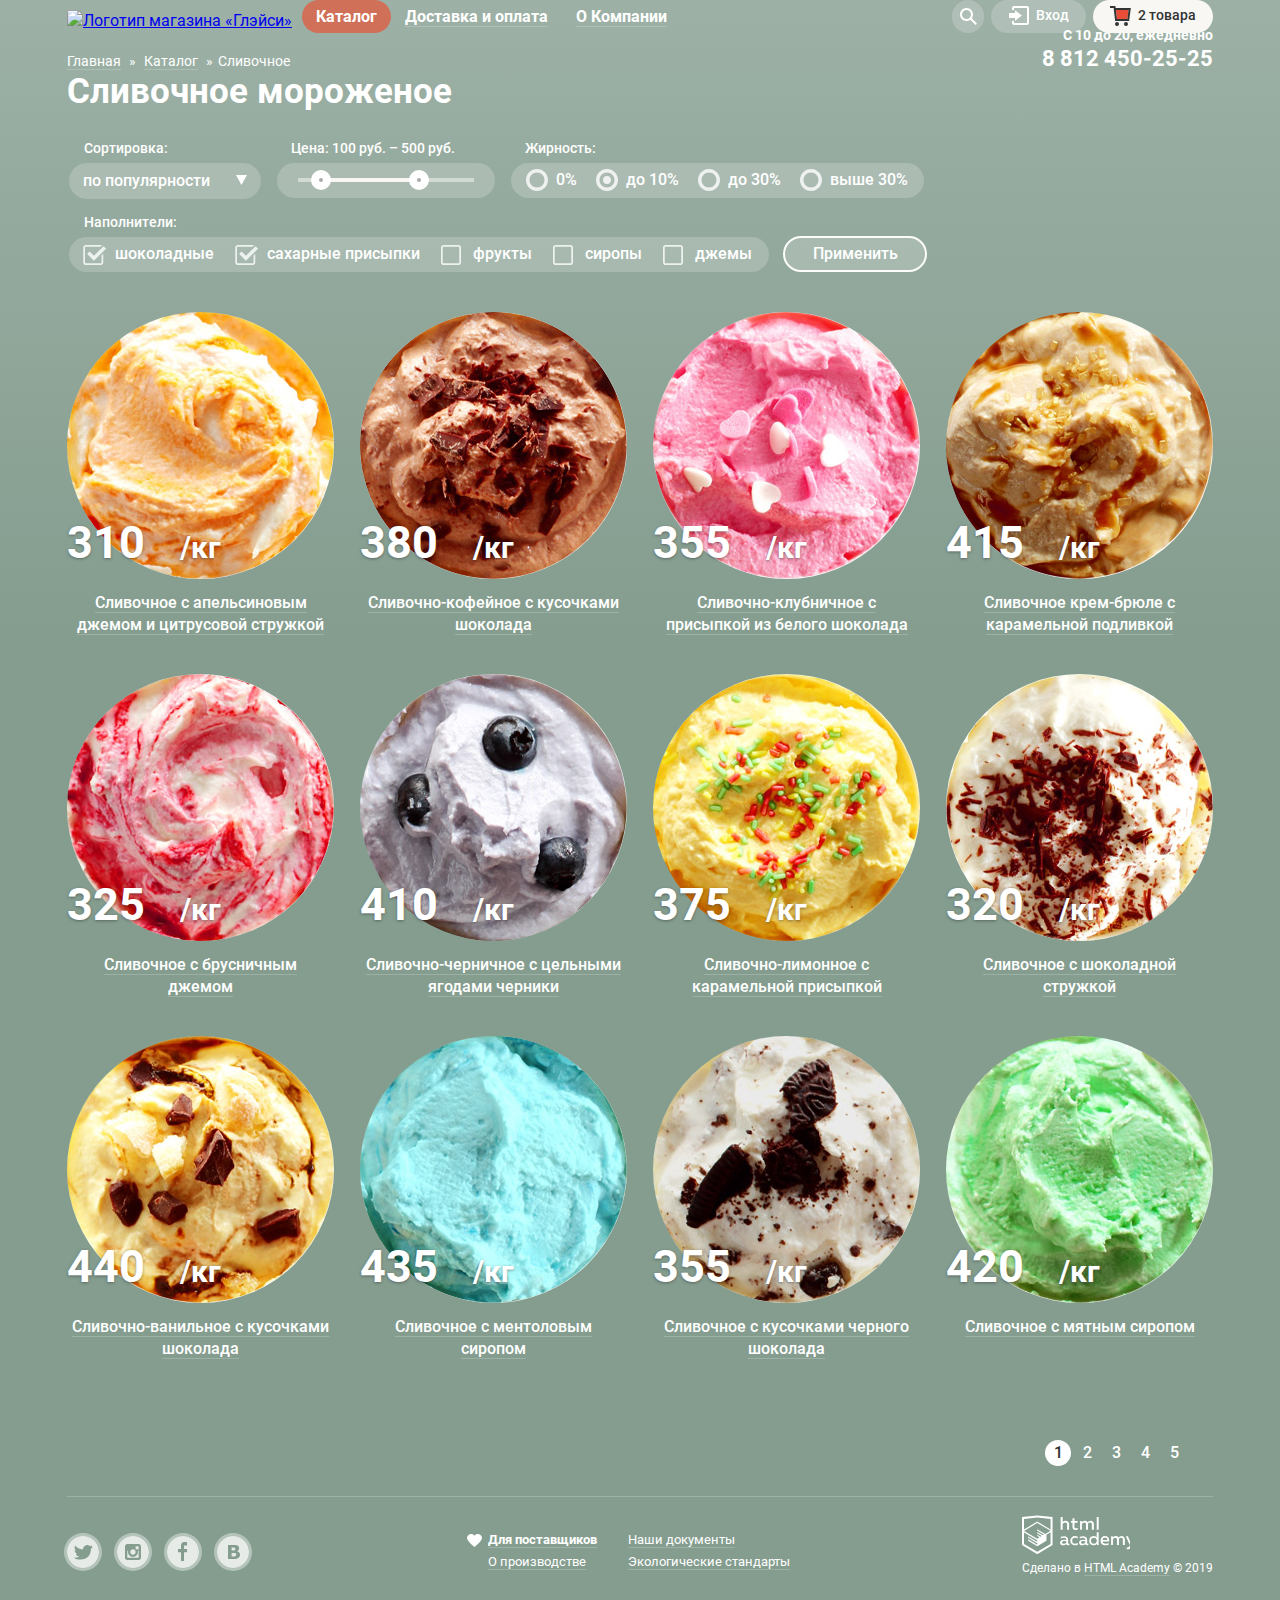
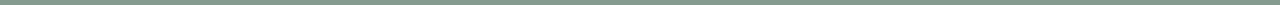
==== commit 136cd8af: "исправления 19,10,19" ====
--- a/gllacy-catalog.html
+++ b/gllacy-catalog.html
@@ -8,297 +8,396 @@
         <link rel="stylesheet" href="css/style.css">
     </head>
     <body>
-        <div class="catalog-page">
-            <div class="container catalog">
-                <header class="header">
-                    <nav class="main-navigation">
-                        <a href="index.html" class="site-logo">
-                            <img src="img/logo.svg" width="154" height="64" alt="Логотип магазина «Глэйси»">
-                        </a>
-                    
-                        <ul class="site-links">
-                            <li class="site-links__item active"><a class="site-links__catalog" href="#"><span class="site-links__border">Каталог</span></a>
-                                <ul class="site-links__item sub-menu">
-                                    <li class="sub-menu__item"><p>Новинки</p></li>
-                                    <li class="sub-menu__item active"><a href="">Сливочное</a></li>
-                                    <li class="sub-menu__item"><a href="#">Щербеты</a></li>
-                                    <li class="sub-menu__item"><a href="#">Фруктовый лед</a></li>
-                                    <li class="sub-menu__item"><a href="#">Мелорин</a></li>
-                                </ul>
-                            </li>
-                            <li class="site-links__item"><a class="site-links__link" href="#"><span class="site-links__border">Доставка и оплата</span></a>
-                            </li>
-                            <li class="site-links__item"><a class="site-links__link" href="#"><span class="site-links__border">О Компании</span></a>
-                            </li>
-                        </ul>
-                        <div class="main-controls main-controls-catalog">
-                                <div class="main-controls__wrap--item">
-                                    <div class="main-controls__item"><a class="main-controls__search" href="#"><span class="visually-hidden">Поиск</span></a>
-                                        <div class="main-controls__search--wrap">
-                                            <form class="form-search" action="" method="GET">
-                                                <label class="form-search__label">
-                                                    <input type="search" class="form-search__input" name="search" placeholder="Крем-брюле" required>
-                                                </label>
-                                            </form>
-                                        </div>
+        <div class="container catalog">
+            <header class="header">
+                <nav class="main-navigation">
+                    <a href="index.html" class="site-logo">
+                        <img src="img/logo.svg" width="154" height="64" alt="Логотип магазина «Глэйси»">
+                    </a>
+                
+                    <ul class="site-links">
+                        <li class="site-links__item active"><a class="site-links__catalog" href="#">Каталог</a>
+                            <ul class="site-links__item sub-menu">
+                                <li class="sub-menu__item"><p>Новинки</p></li>
+                                <li class="sub-menu__item active"><a href="#">Сливочное</a></li>
+                                <li class="sub-menu__item"><a href="#">Щербеты</a></li>
+                                <li class="sub-menu__item"><a href="#">Фруктовый лед</a></li>
+                                <li class="sub-menu__item"><a href="#">Мелорин</a></li>
+                            </ul>
+                        </li>
+                        <li class="site-links__item"><a class="site-links__link" href="#"><span class="site-links__border">Доставка и оплата</span></a>
+                        </li>
+                        <li class="site-links__item"><a class="site-links__link" href="#"><span class="site-links__border">О Компании</span></a>
+                        </li>
+                    </ul>
+                    <div class="main-controls main-controls-catalog">
+                            <div class="main-controls__search--wrap">
+                                <div class="main-controls__item"><a class="main-controls__search" href="#"><span class="visually-hidden">Поиск</span></a>
+                                    <div class="main-controls__search--background">
+                                        <form class="form-search" action="#" method="GET">
+                                            <label class="form-search__label">
+                                                <input type="search" class="form-search__input input-shadow" name="search" placeholder="Крем-брюле" required>
+                                            </label>
+                                        </form>
                                     </div>
                                 </div>
-                                <div class="main-controls__login--wrap">
-                                    <div class="main-controls__item"><a class="main-controls__login" href="#">Вход</a>
-                                        <div class="login--wrap">
-                                            <form class="form-entrance" action="" method="GET">
-                                                <p class="form-entrance__item">
-                                                    <label class="form-entrance__label"><span class="visually-hidden">Логин</span>
-                                                        <input type="email" class="form-entrance__login--input" name="login" placeholder="email@example.com" required>
-                                                    </label>
-                                                </p>
-                                                <p class="form-entrance__item">
-                                                    <label class="form-entrance__label"><span class="visually-hidden">Пароль</span>
-                                                        <input type="password" class="form-entrance__login--input" name="password" placeholder="&#149;&#149;&#149;&#149;&#149;&#149;&#149;&#149;" required>
-                                                    </label>
-                                                </p>
-                                                <div class="form-entrance__links--wrap">
-                                                    <button class="btn form-entrance__btn" type="submit">Войти</button>
-                                                    <p class="form-entrance__links">
-                                                        <a class="form-entrance__forgot" href="#">Забыли пароль?</a>
-                                                        <a class="form-entrance__registration" href="#">Новая регистрация</a>
-                                                    </p>
+                            </div>
+                            <div class="main-controls__login--wrap">
+                                <div class="main-controls__item"><a class="main-controls__login" href="#">Вход</a>
+                                    <div class="main-controls__login--background">
+                                        <form class="form-entrance" action="#" method="GET">
+                                            <p class="form-entrance__item">
+                                                <label class="form-entrance__label"><span class="visually-hidden">Логин</span>
+                                                    <input type="email" class="form-entrance__login--input input-shadow" name="login" placeholder="email@example.com" required>
+                                                </label>
+                                            </p>
+                                            <p class="form-entrance__item">
+                                                <label class="form-entrance__label"><span class="visually-hidden">Пароль</span>
+                                                    <input type="password" class="form-entrance__login--input input-shadow" name="password" placeholder="&#149;&#149;&#149;&#149;&#149;&#149;&#149;&#149;" required>
+                                                </label>
+                                            </p>
+                                            <div class="form-entrance__links--wrap">
+                                                <button class="btn form-entrance__btn" type="submit">Войти</button>
+                                                <div class="form-entrance__links">
+                                                    <a class="form-entrance__forgot" href="#">Забыли пароль?</a>
+                                                    <a class="form-entrance__registration" href="#">Новая регистрация</a>
                                                 </div>
-                                            </form>
-                                        </div>
+                                            </div>
+                                        </form>
                                     </div>
                                 </div>
-                                <div class="basket-wrap">
-                                    <div class="main-controls__item"><a class="main-controls__basket basket-catalog" href="#">2 товара</a>
-                                        <div class="main-controls__basket--wrap">
-                                            <ul class="main-controls__basket-list">
-                                                    <li class="basket-list__item">
-                                                            <button class="basket-list__btn--delete" type="button">Удалить</button>
-                                                            
-                                                                <img src="img/icecream-icon-orange.png" width="33" height="33" alt="Пломбир с апельсиновым джемом" class="basket-list__icon">
-                                                            
-                                                            <p class="basket-list__item--name">Пломбир с апельсиновым джемом</p>
-                                                            <p class="basket-list__item--quantity">15 кг х <span class="basket-list__item--kg">200 руб.</span></p>
-                                                            <p class="basket-list__item--price">300 руб.</p>
-                                                    </li>
-                                                    <li class="basket-list__item">
-                                                            <button class="basket-list__btn--delete" type="button">Удалить</button>
-                                                            <div class="basket-list__item--img">
-                                                                <img src="img/icecream-icon-strawberry.png" width="33" height="33" alt="Клубничный пломбир с присыпкой 
-                                                                из белого шоколада" class="basket-list__icon">
-                                                            </div>
-                                                            <p class="basket-list__item--name">Клубничный пломбир с присыпкой из белого шоколада</p>
-                                                            <p class="basket-list__item--quantity">15 кг х <span class="basket-list__item--kg">300 руб.</span></p>
-                                                            <p class="basket-list__item--price">450 руб.</p>
-                                                    </li>
-                                                </ul>
-                                                <p class="main-controls__item--total">Итого:750 руб.</p>
-                                                <button class="btn main-controls__btn--order" type="submit">Оформить заказ</button>
-                                        </div>
+                            </div>
+                            <div class="basket-wrap">
+                                <div class="main-controls__item"><a class="main-controls__basket basket-catalog" href="#">2 товара</a>
+                                    <div class="main-controls__basket--wrap">
+                                        <ul class="main-controls__basket-list">
+                                                <li class="basket-list__item">
+                                                        <button class="basket-list__btn--delete" type="button">Удалить</button>
+                                                        
+                                                            <img src="img/icecream-icon-orange.png" width="33" height="33" alt="Пломбир с апельсиновым джемом" class="basket-list__icon">
+                                                        
+                                                        <p class="basket-list__item--name">Пломбир с апельсиновым джемом</p>
+                                                        <p class="basket-list__item--quantity">15 кг х <span class="basket-list__item--kg">200 руб.</span></p>
+                                                        <p class="basket-list__item--price">300 руб.</p>
+                                                </li>
+                                                <li class="basket-list__item">
+                                                        <button class="basket-list__btn--delete" type="button">Удалить</button>
+                                                        <div class="basket-list__item--img">
+                                                            <img src="img/icecream-icon-strawberry.png" width="33" height="33" alt="Клубничный пломбир с присыпкой 
+                                                            из белого шоколада" class="basket-list__icon">
+                                                        </div>
+                                                        <p class="basket-list__item--name">Клубничный пломбир с присыпкой из белого шоколада</p>
+                                                        <p class="basket-list__item--quantity">15 кг х <span class="basket-list__item--kg">300 руб.</span></p>
+                                                        <p class="basket-list__item--price">450 руб.</p>
+                                                </li>
+                                            </ul>
+                                            <p class="main-controls__item--total">Итого:750 руб.</p>
+                                            <button class="btn main-controls__btn--order" type="submit">Оформить заказ</button>
                                     </div>
                                 </div>
                             </div>
-                    </na>
-                </header>
-                <main>
-                    <div class="info-wrap">
-                        <h1 class="page-title">Сливочное мороженое</h1>
-                        <div class="contacts-breadcrumbs">
-                            <ul class="breadcrumbs">
-                                <li class="breadcrumbs__item"><a class="breadcrumbs__link" href="index.html"><span class="site-links__border">Главная</span></a><span>»</span></li>
-                                <li class="breadcrumbs__item"><a class="breadcrumbs__link" href="#"><span class="site-links__border">Каталог</span></a><span>»</span></li>
-                                <li class="breadcrumbs__item breadcrumbs__item--current">Сливочное</li>
-                            </ul>
-                            <div class="main-contacts">
-                                <p>С 10 до 20, ежедневно</p>
-                                <p>
-                                    <a href="tel:+78124502525">8 812 450-25-25</a>
-                                </p>
-                            </div>
+                        </div>
+                </nav>
+            </header>
+            <main>
+                <div class="info-wrap">
+                    <h1 class="page-title">Сливочное мороженое</h1>
+                    <div class="contacts-breadcrumbs">
+                        <ul class="breadcrumbs">
+                            <li class="breadcrumbs__item"><a class="breadcrumbs__link" href="index.html"><span class="site-links__border">Главная</span></a><span>»</span></li>
+                            <li class="breadcrumbs__item"><a class="breadcrumbs__link" href="#"><span class="site-links__border">Каталог</span></a><span>»</span></li>
+                            <li class="breadcrumbs__item breadcrumbs__item--current">Сливочное</li>
+                        </ul>
+                        <div class="main-contacts">
+                            <p>С 10 до 20, ежедневно</p>
+                            <p>
+                                <a href="tel:+78124502525">8 812 450-25-25</a>
+                            </p>
                         </div>
                     </div>
+                </div>
+                
+                <form class="filters" action="#" method="GET">
+                    <h2 class="visually-hidden">Фильтры и сортировка</h2>
+                    <div class="filters-first-row">
+                        <fieldset class="filters__sorting">
+                            <p class="filters__title">Сортировка:</p>
+                            <select class="filters__select" name="sorting">
+                                <option value="popular">по популярности</option>
+                                <option value="up">сначала недорогие</option>
+                                <option value="down">сначала дорогие</option>
+                                <option value="fat">по жирности</option>
+                            </select>
+                            <svg class="icon-down" xmlns="http://www.w3.org/2000/svg" width="11" height="10" viewBox="0 0 11 10"><path fill="#ffffff" d="M5.5 10L0 0h11"></path></svg>
+                        </fieldset>
                     
-                    <section class="filters">
-                        <h2 class="visually-hidden">Фильтры и сортировка</h2>
-                        <div class="filters-first-row">
-                            <fieldset class="filters__sorting">
-                                <p class="filters__title">Сортировка:</p>
-                                <select class="filters__select" name="sorting">
-                                    <option value="popular">по популярности</option>
-                                    <option value="up">сначала недорогие</option>
-                                    <option value="down">сначала дорогие</option>
-                                    <option value="fat">по жирности</option>
-                                </select>
-                            </fieldset>
-                        
-                            <fieldset class="filters__price">
-                                <p class="filters__title">Цена: 100 руб. – 500 руб.</p>
-                                <span class="filters__range"></span>
-                            </fieldset>
-                        
-                        
-                            <fieldset class="filters__fat">
-                                <p class="filters__title">Жирность:</p>
+                        <fieldset class="filters__price">
+                            <p class="filters__title filters__title--price">Цена: 100 руб. – 500 руб.</p>
+                            <div class="range-background">
+                                <div class="scale">
+                                    <div class="bar"></div>
+                                </div>
+                                <button class="range-toggle range-toggle-min" type="button"></button>
+                                <button class="range-toggle range-toggle-max" type="button"></button>
+                            </div>
+                        </fieldset>
+                    
+                    
+                        <fieldset class="filters__fat">
+                            <p class="filters__title filters__title--fat">Жирность:</p>
+                            <div class="filters__fat--background">
                                 <ul class="filters__fat--list">
-                                    <li class="filters__fat">0%</li>
-                                    <li class="filters__fat">до 10%</li>
-                                    <li class="filters__fat">до 30%</li>
-                                    <li class="filters__fat">выше 30%</li>
+                                    <li class="filters__fat--item">
+                                        <input type="radio" class="radio-filter visually-hidden" id="fat-0" name="fat" value="0">
+                                        <label for="fat-0" tabindex="0">0%</label></li>
+                                    <li class="filters__fat--item">
+                                        <input type="radio" class="radio-filter visually-hidden" id="fat-10" name="fat" value="10" checked>
+                                        <label for="fat-10" tabindex="0">до 10%</label></li>
+                                    <li class="filters__fat--item">
+                                        <input type="radio" class="radio-filter visually-hidden" id="fat-20" name="fat" value="30">
+                                        <label for="fat-20" tabindex="0">до 30%</label></li>
+                                    <li class="filters__fat--item">
+                                        <input type="radio" class="radio-filter visually-hidden" id="fat-over-30" name="fat" value="over-30">
+                                        <label for="fat-over-30" tabindex="0">выше 30%</label></li>
                                 </ul>
-                            </fieldset>
-                        </div>
-                        <div class="filters-second-row">
-                            <fieldset class="filters__fillers">
-                                <p class="filters__title">Наполнители:</p>
+                            </div>
+                        </fieldset>
+                    </div>
+                    <div class="filters-second-row">
+                        <fieldset class="filters__fillers">
+                            <p class="filters__title">Наполнители:</p>
+                            <div class="filters__fillers--background">
                                 <ul class="filters__fillers--list">
-                                    <li class="filters__fillers">шоколадные</li>
-                                    <li class="filters__fillers">сахарные присыпки</li>
-                                    <li class="filters__fillers">фрукты</li>
-                                    <li class="filters__fillers">сиропы</li>
-                                    <li class="filters__fillers">джемы</li>
+                                    <li class="filters__fillers--item">
+                                        <input type="checkbox" class="checkbox-filter visually-hidden" id="choco" name="filter-fillers" checked>
+                                        <label for="choco" tabindex="0">шоколадные</label>
+                                        </li>
+                                    <li class="filters__fillers--item">
+                                        <input type="checkbox" class="checkbox-filter visually-hidden" id="shugar" name="filter-fillers" checked>
+                                        <label for="shugar" tabindex="0">сахарные присыпки</label>
+                                        </li>
+                                    <li class="filters__fillers--item">
+                                        <input type="checkbox" class="checkbox-filter visually-hidden" id="fruits" name="filter-fillers">
+                                        <label for="fruits" tabindex="0">фрукты</label>    
+                                        </li>
+                                    <li class="filters__fillers--item">
+                                        <input type="checkbox" class="checkbox-filter visually-hidden" id="syrup" name="filter-fillers">
+                                        <label for="syrup" tabindex="0">сиропы</label>
+                                        </li>
+                                    <li class="filters__fillers--item">
+                                        <input type="checkbox" class="checkbox-filter visually-hidden" id="jam" name="filter-fillers">
+                                        <label for="jam" tabindex="0">джемы</label>
+                                        </li>
                                 </ul>
-                                <span class="filters__btn">Применить</span>
-                            </fieldset>
-                        </div>
-                    </section>
+                            </div>
+                        </fieldset>
+                        <button type="submit" class="filters-submit">Применить</button>
+                    </div>
+                </form>
 
-                    <section class="catalog">
-                        <h2 class="visually-hidden">Список товаров</h2>
-                        <ul class="catalog__list">
-                            <li class="catalog__item catalog-item">
-                                <h3 class="catalog-item__title"><a href="#" class="catalog-item__link"><span class="site-links__border">Сливочное с апельсиновым джемом и цитрусовой стружкой</span></a></h3>
-                                <img src="img/icecitrus.jpg" alt="Сливочное с апельсиновым джемом и цитрусовой стружкой" width="267" height="267">
-                                <p class="catalog-item__price">310<span>/кг</span></p>
-                                <div class="catalog-item__hover">
-                                    <a href="#" class="btn catalog-item__btn">Быстрый просмотр</a>
-                                </div>
-                            </li>
-                            <li class="catalog__item catalog-item">
-                                <h3 class="catalog-item__title"><a href="#" class="catalog-item__link"><span class="site-links__border">Сливочно-кофейное с кусочками шоколада</span></a></h3>
-                                <img src="img/icecofee.jpg" alt="Сливочно-кофейное с кусочками шоколада" width="267" height="267">
-                                <p class="catalog-item__price">380<span>/кг</span></p>
-                                <div class="catalog-item__hover">
-                                    <a href="#" class="btn catalog-item__btn">Быстрый просмотр</a>
-                                </div>
-                            </li>
-                            <li class="catalog__item catalog-item">
-                                <h3 class="catalog-item__title"><a href="#" class="catalog-item__link"><span class="site-links__border">Сливочно-клубничное с присыпкой из белого шоколада</span></a></h3>
-                                <img src="img/icestrawberry.jpg" alt="Сливочно-клубничное с присыпкой из белого шоколада" width="267" height="267">
-                                <p class="catalog-item__price">355<span>/кг</span></p>
-                                <div class="catalog-item__hover">
-                                    <a href="#" class="btn catalog-item__btn">Быстрый просмотр</a>
-                                </div>
-                            </li>
-                            <li class="catalog__item catalog-item">
-                                <h3 class="catalog-item__title"><a href="#" class="catalog-item__link"><span class="site-links__border">Сливочное крем-брюле с карамельной подливкой</span></a></h3>
-                                <img src="img/icecaramel.jpg" alt="Сливочное крем-брюле с карамельной подливкой" width="267" height="267">
-                                <p class="catalog-item__price">415<span>/кг</span></p>
-                                <div class="catalog-item__hover">
-                                    <a href="#" class="btn catalog-item__btn">Быстрый просмотр</a>
-                                </div>
-                            </li>
-                            <li class="catalog__item catalog-item">
-                                <h3 class="catalog-item__title"><a href="#" class="catalog-item__link"><span class="site-links__border">Сливочное с брусничным джемом</span></a></h3>
-                                <img src="img/lingonberry.jpg" alt="Сливочное с брусничным джемом" width="267" height="267">
-                                <p class="catalog-item__price">325<span>/кг</span></p>
-                                <div class="catalog-item__hover">
-                                    <a href="#" class="btn catalog-item__btn">Быстрый просмотр</a>
-                                </div>
-                            </li>
-                            <li class="catalog__item catalog-item">
-                                <h3 class="catalog-item__title"><a href="#" class="catalog-item__link"><span class="site-links__border">Сливочно-черничное с цельными</span></a></h3>
-                                <img src="img/blueberry.jpg" alt="Сливочно-черничное с цельными" width="267" height="267">
-                                <p class="catalog-item__price">410<span>/кг</span></p>
-                                <div class="catalog-item__hover">
-                                    <a href="#" class="btn catalog-item__btn">Быстрый просмотр</a>
-                                </div>
-                            </li>
-                            <li class="catalog__item catalog-item">
-                                <h3 class="catalog-item__title"><a href="#" class="catalog-item__link"><span class="site-links__border">Сливочно-лимонное с карамельной</span></a></h3>
-                                <img src="img/lemon.jpg" alt="Сливочно-лимонное с карамельной" width="267" height="267">
-                                <p class="catalog-item__price">375<span>/кг</span></p>
-                                <div class="catalog-item__hover">
-                                    <a href="#" class="btn catalog-item__btn">Быстрый просмотр</a>
-                                </div>
-                            </li>
-                            <li class="catalog__item catalog-item">
-                                <h3 class="catalog-item__title"><a href="#" class="catalog-item__link"><span class="site-links__border">Сливочное с шоколадной стружкой</span></a></h3>
-                                <img src="img/choco.jpg" alt="Сливочное с шоколадной стружкой" width="267" height="267">
-                                <p class="catalog-item__price">320<span>/кг</span></p>
-                                <div class="catalog-item__hover">
-                                    <a href="#" class="btn catalog-item__btn">Быстрый просмотр</a>
-                                </div>
-                            </li>
-                            <li class="catalog__item catalog-item">
-                                <h3 class="catalog-item__title"><a href="#" class="catalog-item__link"><span class="site-links__border">Сливочно-ванильное с кусочками шоколада</span></a></h3>
-                                <img src="img/vanilla.jpg" alt="Сливочно-ванильное с кусочками шоколада" width="267" height="267">
-                                <p class="catalog-item__price">440<span>/кг</span></p>
-                                <div class="catalog-item__hover">
-                                    <a href="#" class="btn catalog-item__btn">Быстрый просмотр</a>
-                                </div>
-                            </li>
-                            <li class="catalog__item catalog-item">
-                                <h3 class="catalog-item__title"><a href="#" class="catalog-item__link"><span class="site-links__border">Сливочноe с ментоловым сиропом</span></a></h3>
-                                <img src="img/menthol.jpg" alt="Сливочноe с ментоловым сиропом" width="267" height="267">
-                                <p class="catalog-item__price">435<span>/кг</span></p>
-                                <div class="catalog-item__hover">
-                                    <a href="#" class="btn catalog-item__btn">Быстрый просмотр</a>
-                                </div>
-                            </li>
-                            <li class="catalog__item catalog-item">
-                                <h3 class="catalog-item__title"><a href="#" class="catalog-item__link"><span class="site-links__border">Сливочное с кусочками черного шоколада</span></a></h3>
-                                <img src="img/choco-pieces.jpg" alt="Сливочное с кусочками черного шоколада" width="267" height="267">
-                                <p class="catalog-item__price">355<span>/кг</span></p>
-                                <div class="catalog-item__hover">
-                                    <a href="#" class="btn catalog-item__btn">Быстрый просмотр</a>
-                                </div>
-                            </li>
-                            <li class="catalog__item catalog-item">
-                                <h3 class="catalog-item__title"><a href="#" class="catalog-item__link"><span class="site-links__border">Сливочное с мятным сиропом</span></a></h3>
-                                <img src="img/mint.jpg" alt="Сливочное с мятным сиропом" width="267" height="267">
-                                <p class="catalog-item__price">420<span>/кг</span></p>
-                                <div class="catalog-item__hover">
-                                    <a href="#" class="btn catalog-item__btn">Быстрый просмотр</a>
-                                </div>
-                            </li>
-                        </ul>
-                    </section>
+                <section class="catalog ice-cream-list">
+                    <h2 class="visually-hidden">Список товаров</h2>
+                    <ul class="catalog__list">
+                        <li class="catalog__item catalog-item">
+                            <h3 class="catalog-item__title"><a href="#" class="catalog-item__link"><span class="site-links__border">Сливочное с апельсиновым джемом и цитрусовой стружкой</span></a></h3>
+                            <img src="img/icecitrus.jpg" alt="Сливочное с апельсиновым джемом и цитрусовой стружкой" width="267" height="267">
+                            <p class="catalog-item__price"><span class="value">310</span><span class="weight">/кг</span></p>
+                            <div class="catalog-item__hover">
+                                <a href="#" class="btn catalog-item__btn">Быстрый просмотр</a>
+                            </div>
+                        </li>
+                        <li class="catalog__item catalog-item">
+                            <h3 class="catalog-item__title"><a href="#" class="catalog-item__link"><span class="site-links__border">Сливочно-кофейное с кусочками шоколада</span></a></h3>
+                            <img src="img/icecofee.jpg" alt="Сливочно-кофейное с кусочками шоколада" width="267" height="267">
+                            <p class="catalog-item__price"><span class="value">380</span><span class="weight">/кг</span></p>
+                            <div class="catalog-item__hover">
+                                <a href="#" class="btn catalog-item__btn">Быстрый просмотр</a>
+                            </div>
+                        </li>
+                        <li class="catalog__item catalog-item">
+                            <h3 class="catalog-item__title"><a href="#" class="catalog-item__link"><span class="site-links__border">Сливочно-клубничное с присыпкой из белого шоколада</span></a></h3>
+                            <img src="img/icestrawberry.jpg" alt="Сливочно-клубничное с присыпкой из белого шоколада" width="267" height="267">
+                            <p class="catalog-item__price"><span class="value">355</span><span class="weight">/кг</span></p>
+                            <div class="catalog-item__hover">
+                                <a href="#" class="btn catalog-item__btn">Быстрый просмотр</a>
+                            </div>
+                        </li>
+                        <li class="catalog__item catalog-item">
+                            <h3 class="catalog-item__title"><a href="#" class="catalog-item__link"><span class="site-links__border">Сливочное крем-брюле с карамельной подливкой</span></a></h3>
+                            <img src="img/icecaramel.jpg" alt="Сливочное крем-брюле с карамельной подливкой" width="267" height="267">
+                            <p class="catalog-item__price"><span class="value">415</span><span class="weight">/кг</span></p>
+                            <div class="catalog-item__hover">
+                                <a href="#" class="btn catalog-item__btn">Быстрый просмотр</a>
+                            </div>
+                        </li>
+                        <li class="catalog__item catalog-item">
+                            <h3 class="catalog-item__title"><a href="#" class="catalog-item__link"><span class="site-links__border">Сливочное с брусничным джемом</span></a></h3>
+                            <img src="img/lingonberry.jpg" alt="Сливочное с брусничным джемом" width="267" height="267">
+                            <p class="catalog-item__price"><span class="value">325</span><span class="weight">/кг</span></p>
+                            <div class="catalog-item__hover">
+                                <a href="#" class="btn catalog-item__btn">Быстрый просмотр</a>
+                            </div>
+                        </li>
+                        <li class="catalog__item catalog-item">
+                            <h3 class="catalog-item__title"><a href="#" class="catalog-item__link"><span class="site-links__border">Сливочно-черничное с цельными ягодами черники</span></a></h3>
+                            <img src="img/blueberry.jpg" alt="Сливочно-черничное с цельными" width="267" height="267">
+                            <p class="catalog-item__price"><span class="value">410</span><span class="weight">/кг</span></p>
+                            <div class="catalog-item__hover">
+                                <a href="#" class="btn catalog-item__btn">Быстрый просмотр</a>
+                            </div>
+                        </li>
+                        <li class="catalog__item catalog-item">
+                            <h3 class="catalog-item__title"><a href="#" class="catalog-item__link"><span class="site-links__border">Сливочно-лимонное с карамельной присыпкой</span></a></h3>
+                            <img src="img/lemon.jpg" alt="Сливочно-лимонное с карамельной" width="267" height="267">
+                            <p class="catalog-item__price"><span class="value">375</span><span class="weight">/кг</span></p>
+                            <div class="catalog-item__hover">
+                                <a href="#" class="btn catalog-item__btn">Быстрый просмотр</a>
+                            </div>
+                        </li>
+                        <li class="catalog__item catalog-item">
+                            <h3 class="catalog-item__title"><a href="#" class="catalog-item__link"><span class="site-links__border">Сливочное с шоколадной стружкой</span></a></h3>
+                            <img src="img/choco.jpg" alt="Сливочное с шоколадной стружкой" width="267" height="267">
+                            <p class="catalog-item__price"><span class="value">320</span><span class="weight">/кг</span></p>
+                            <div class="catalog-item__hover">
+                                <a href="#" class="btn catalog-item__btn">Быстрый просмотр</a>
+                            </div>
+                        </li>
+                        <li class="catalog__item catalog-item">
+                            <h3 class="catalog-item__title"><a href="#" class="catalog-item__link"><span class="site-links__border">Сливочно-ванильное с кусочками шоколада</span></a></h3>
+                            <img src="img/vanilla.jpg" alt="Сливочно-ванильное с кусочками шоколада" width="267" height="267">
+                            <p class="catalog-item__price"><span class="value">440</span><span class="weight">/кг</span></p>
+                            <div class="catalog-item__hover">
+                                <a href="#" class="btn catalog-item__btn">Быстрый просмотр</a>
+                            </div>
+                        </li>
+                        <li class="catalog__item catalog-item">
+                            <h3 class="catalog-item__title"><a href="#" class="catalog-item__link"><span class="site-links__border">Сливочноe с ментоловым сиропом</span></a></h3>
+                            <img src="img/menthol.jpg" alt="Сливочноe с ментоловым сиропом" width="267" height="267">
+                            <p class="catalog-item__price"><span class="value">435</span><span class="weight">/кг</span></p>
+                            <div class="catalog-item__hover">
+                                <a href="#" class="btn catalog-item__btn">Быстрый просмотр</a>
+                            </div>
+                        </li>
+                        <li class="catalog__item catalog-item">
+                            <h3 class="catalog-item__title"><a href="#" class="catalog-item__link"><span class="site-links__border">Сливочное с кусочками черного шоколада</span></a></h3>
+                            <img src="img/choco-pieces.jpg" alt="Сливочное с кусочками черного шоколада" width="267" height="267">
+                            <p class="catalog-item__price"><span class="value">355</span><span class="weight">/кг</span></p>
+                            <div class="catalog-item__hover">
+                                <a href="#" class="btn catalog-item__btn">Быстрый просмотр</a>
+                            </div>
+                        </li>
+                        <li class="catalog__item catalog-item">
+                            <h3 class="catalog-item__title"><a href="#" class="catalog-item__link"><span class="site-links__border">Сливочное с мятным сиропом</span></a></h3>
+                            <img src="img/mint.jpg" alt="Сливочное с мятным сиропом" width="267" height="267">
+                            <p class="catalog-item__price"><span class="value">420</span><span class="weight">/кг</span></p>
+                            <div class="catalog-item__hover">
+                                <a href="#" class="btn catalog-item__btn">Быстрый просмотр</a>
+                            </div>
+                        </li>
+                    </ul>
+                </section>
 
+                <div class="pagination-wrap">
                     <ul class="pagination">
-                        <li class="pagination__item"><a href="#" class="pagination__link pagination__link--previous"></a></li>
+                        <li class="pagination__item"><a href="#" class="pagination__link pagination__link--previous">
+                            <img src="img/arrow-pagination-left.png" alt="">
+                        </a></li>
                         <li class="pagination__item"><a href="#" class="pagination__link pagination__link--active">1</a></li>
                         <li class="pagination__item"><a href="#" class="pagination__link">2</a></li>
                         <li class="pagination__item"><a href="#" class="pagination__link">3</a></li>
                         <li class="pagination__item"><a href="#" class="pagination__link">4</a></li>
                         <li class="pagination__item"><a href="#" class="pagination__link">5</a></li>
-                        <li class="pagination__item"><a href="#" class="pagination__link pagination__link--next"></a></li>
+                        <li class="pagination__item"><a href="#" class="pagination__link pagination__link--next">
+                            <img src="img/arrow-pagination-right.png" alt="">
+                        </a></li>
                     </ul>
-                </main>
-                    <footer class="footer container">
-                        <ul class="social-list">
-                            <li class="social-list__item"><a class="social-list__link social-list__link--tw" href="#">Твиттер</a></li>
-                            <li class="social-list__item"><a class="social-list__link social-list__link--inst" href="#">Инстаграм</a></li>
-                            <li class="social-list__item"><a class="social-list__link social-list__link--fb" href="#">Фейсбук</a></li>
-                            <li class="social-list__item"><a class="social-list__link social-list__link--vk" href="#">Вконтакте</a></li>
+                </div>
+            </main>
+            <footer class="footer footer-catalog">
+                    <ul class="social-list">
+                            <li class="social-list__item">
+                                <a class="social-list__link social-list__link--tw" href="#">Твиттер
+                                    <svg version="1.1" xmlns="http://www.w3.org/2000/svg" xmlns:xlink="http://www.w3.org/1999/xlink" x="0px" y="0px" width="32px"
+                                        height="32px" viewBox="0 0 32 32" enable-background="new 0 0 32 32" xml:space="preserve">
+                                    <g id="Layer_1">
+                                    </g>
+                                    <g id="Layer_2">
+                                        <path fill="#FFFFFF" d="M16,0C7.164,0,0,7.164,0,16c0,8.837,7.164,16,16,16c8.837,0,16-7.163,16-16C32,7.164,24.837,0,16,0z
+                                            M23.944,12.809c-0.251,6.516-3.463,10.832-10.992,10.702c-0.14,0-0.205,0-0.233,0c-0.015,0-0.021,0-0.021,0
+                                           c-0.029,0-0.094,0-0.232,0c-0.447,0-4.543-0.443-5.344-1.823c2.479,0.19,4.247-0.406,5.12-1.136
+                                           c-1.048-0.289-2.923-0.461-3.251-2.848c0.384,0.104,0.618,0.221,1.299,0.113c-1.307-0.824-2.758-1.519-2.679-3.643
+                                           c0.311,0.317,1.164,0.518,1.46,0.457c-0.768-0.233-2.149-3.244-0.974-4.781c1.984,1.79,4.075,3.482,7.804,3.643
+                                           c0.227-2.214,1.24-3.699,3.168-4.325c1.84-0.479,3.255,0.26,3.901,1.138c0.737-0.224,1.453-0.466,2.193-0.685
+                                           c-0.004,0.833-0.569,1.463-0.935,1.709c0.747,0.165,1.423-0.475,1.423-0.475C25.467,11.818,24.557,12.58,23.944,12.809z"/>
+                                    </g>
+                                    </svg>
+                                </a>
+                            </li>
+                            <li class="social-list__item">
+                                <a class="social-list__link social-list__link--inst" href="#">Инстаграм
+                                    <svg version="1.1" id="Layer_3" xmlns="http://www.w3.org/2000/svg" xmlns:xlink="http://www.w3.org/1999/xlink" x="0px" y="0px"
+                                        width="32px" height="32px" viewBox="0 0 32 32" enable-background="new 0 0 32 32" xml:space="preserve">
+                                        <g>
+                                            <path fill="#FFFFFF" d="M20.916,16c0,2.728-2.211,4.938-4.938,4.938S11.039,18.728,11.039,16c0-0.394,0.051-0.773,0.138-1.14
+                                                h-0.897v6.838h11.396V14.86h-0.897C20.865,15.227,20.916,15.606,20.916,16z"/>
+                                            <path fill="#FFFFFF" d="M15.978,18.659c1.466,0,2.659-1.193,2.659-2.659s-1.193-2.659-2.659-2.659
+                                                c-1.466,0-2.659,1.193-2.659,2.659S14.511,18.659,15.978,18.659z"/>
+                                              <rect x="18.637" y="10.302" fill="#FFFFFF" width="3.039" height="3.039"/>
+                                            <path fill="#FFFFFF" d="M16,0C7.164,0,0,7.164,0,16c0,8.837,7.164,16,16,16c8.837,0,16-7.163,16-16C32,7.164,24.837,0,16,0z
+                                                    M23.955,21.698c0,1.254-1.025,2.279-2.279,2.279H10.279C9.026,23.978,8,22.952,8,21.698V10.302c0-1.253,1.026-2.279,2.279-2.279
+                                                h11.396c1.254,0,2.279,1.026,2.279,2.279V21.698z"/>
+                                        </g>
+                                    </svg>
+                                </a>
+                            </li>
+                            <li class="social-list__item">
+                                <a class="social-list__link social-list__link--fb" href="#">Фейсбук
+                                    <svg version="1.1" id="Layer_4" xmlns="http://www.w3.org/2000/svg" xmlns:xlink="http://www.w3.org/1999/xlink" x="0px" y="0px"
+                                        width="32px" height="32px" viewBox="0 0 32 32" enable-background="new 0 0 32 32" xml:space="preserve">
+                                        <path fill="#FFFFFF" d="M16,0C7.164,0,0,7.163,0,16s7.164,16,16,16c8.837,0,16-7.164,16-16S24.837,0,16,0z M20.062,9.455h-3.021
+                                       v3.444h3.021v3.445h-3.021v8.61h-3.021v-8.61H11v-3.445h3.021V9.455c0-1.902,1.353-3.445,3.021-3.445h3.021V9.455z"/>
+                                   </svg>
+                                </a>
+                            </li>
+                            <li class="social-list__item">
+                                <a class="social-list__link social-list__link--vk" href="#">Вконтакте
+                                    <svg version="1.1" id="Layer_5" xmlns="http://www.w3.org/2000/svg" xmlns:xlink="http://www.w3.org/1999/xlink" x="0px" y="0px"
+                                        width="32px" height="32px" viewBox="0 0 32 32" enable-background="new 0 0 32 32" xml:space="preserve">
+                                        <g>
+                                            <path fill="#FFFFFF" d="M16.637,14.495c0.402-0.019,0.719-0.082,0.951-0.188c0.326-0.145,0.54-0.33,0.641-0.559
+                                                c0.101-0.229,0.15-0.496,0.15-0.797c0-0.232-0.058-0.465-0.174-0.697c-0.116-0.232-0.322-0.405-0.617-0.517
+                                                c-0.264-0.1-0.592-0.155-0.984-0.165c-0.392-0.009-0.943-0.014-1.652-0.014h-0.339v2.965h0.565
+                                                C15.749,14.523,16.235,14.514,16.637,14.495z"/>
+                                            <path fill="#FFFFFF" d="M18.118,17.084c-0.282-0.081-0.672-0.125-1.166-0.132c-0.494-0.006-1.012-0.009-1.55-0.009h-0.79v3.493
+                                                h0.264c1.014,0,1.74-0.003,2.18-0.009c0.438-0.007,0.843-0.088,1.212-0.245c0.377-0.157,0.633-0.364,0.774-0.625
+                                                s0.214-0.562,0.214-0.9c0-0.446-0.088-0.788-0.261-1.03C18.825,17.386,18.531,17.204,18.118,17.084z"/>
+                                            <path fill="#FFFFFF" d="M16,0C7.164,0,0,7.164,0,16c0,8.837,7.164,16,16,16c8.837,0,16-7.163,16-16C32,7.164,24.837,0,16,0z
+                                                    M22.602,20.531c-0.273,0.533-0.646,0.976-1.124,1.327c-0.552,0.415-1.161,0.71-1.823,0.886s-1.501,0.264-2.519,0.264h-6.121V8.987
+                                                h5.443c1.13,0,1.957,0.038,2.48,0.113c0.524,0.076,1.045,0.242,1.561,0.5c0.533,0.27,0.929,0.632,1.189,1.087
+                                                c0.26,0.455,0.392,0.975,0.392,1.558c0,0.678-0.179,1.278-0.536,1.795c-0.358,0.518-0.863,0.92-1.517,1.208v0.075
+                                                c0.917,0.182,1.642,0.559,2.179,1.13c0.537,0.571,0.807,1.325,0.807,2.261C23.013,19.392,22.875,19.997,22.602,20.531z"/>
+                                        </g>
+                                    </svg>
+                                </a>
+                            </li>
                         </ul>
-                    
-                        <div class="footer__navigation">
-                            <ul class="footer__navigation--left">
-                                <li class="footer__navigation_item"><a class="footer__navigation_link" href="#"><span class="site-links__border">Для поставщиков</span></a></li>
-                                <li class="footer__navigation_item"><a class="footer__navigation_link" href="#"><span class="site-links__border">О производстве</span></a></li>
-                            </ul>
-                            <ul class="footer__navigation--right">
-                                <li class="footer__navigation_item"><a class="footer__navigation_link" href="#"><span class="site-links__border">Наши документы</span></a></li>
-                                <li class="footer__navigation_item"><a class="footer__navigation_link" href="#"><span class="site-links__border">Экологические стандарты</span></a></li>
-                            </ul>
-                        </div>
-                    
-                        <p class="footer__copyright">
-                            <a href="https://htmlacademy.ru/intensive/htmlcss"><img src="img/logo-htmlacademy-small.svg" width="108" height="39" alt="Логотип HTML Academy"></a>
-                            <span>Сделано в <a class="htmlacademy" href="https://htmlacademy.ru/intensive/htmlcss"><span class="site-links__border">HTML Academy</span></a> © 2019</span>
-                        </p>                
-                    </footer>   
-            </div>
+                
+                    <div class="footer__navigation">
+                        <ul class="footer__navigation--left">
+                            <li class="footer__navigation_item"><a class="footer__navigation_link" href="#"><span class="site-links__border">Для поставщиков</span></a></li>
+                            <li class="footer__navigation_item"><a class="footer__navigation_link" href="#"><span class="site-links__border">О производстве</span></a></li>
+                        </ul>
+                        <ul class="footer__navigation--right">
+                            <li class="footer__navigation_item"><a class="footer__navigation_link" href="#"><span class="site-links__border">Наши документы</span></a></li>
+                            <li class="footer__navigation_item"><a class="footer__navigation_link" href="#"><span class="site-links__border">Экологические стандарты</span></a></li>
+                        </ul>
+                    </div>
+                
+                    <p class="footer__copyright">
+                        <a href="https://htmlacademy.ru/intensive/htmlcss"><img src="img/logo-htmlacademy-small.svg" width="108" height="39" alt="Логотип HTML Academy"></a>
+                        <span>Сделано в <a class="htmlacademy" href="https://htmlacademy.ru/intensive/htmlcss"><span class="site-links__border">HTML Academy</span></a> © 2019</span>
+                    </p>                    
+                </footer>   
         </div>
     </body>
 </html>--- a/css/style.css
+++ b/css/style.css
@@ -46,6 +46,7 @@
    line-height: 22px;
    font-weight: 400;
    color: #ffffff;
+   background-image: linear-gradient(to bottom,#9cb0a5 1%,#849d8f 40%);
 }
 
 img {
@@ -81,10 +82,7 @@
 
 .site-wrapper {
    background-color: #849d8f;
-}
-
-.catalog-page {
-   background-image: linear-gradient(to bottom,#9cb0a5 1%,#849d8f 40%);
+   position: relative;
 }
 
 
@@ -101,7 +99,8 @@
 .main-controls,
 .sub-menu,
 .footer__navigation--left,
-.footer__navigation--right {
+.footer__navigation--right,
+.news-subscription__list  {
    list-style: none;
 }
 
@@ -120,8 +119,6 @@
 
 .main-contacts a:focus, 
 .main-contacts a:hover,
-.address a:hover,
-.address a:focus,
 .social-list a:focus, 
 .social-list a:hover, 
 .footer__navigation a:focus, 
@@ -131,14 +128,18 @@
 .breadcrumbs a:focus, 
 .breadcrumbs a:hover,
 .news-blog__description:hover,
+.news-blog__description:focus, 
+.form-entrance__registration:hover,
+.form-entrance__forgot:hover, 
+.form-entrance__registration:focus,
+.form-entrance__forgot:focus,
+.catalog-item__link:hover,
+.catalog-item__link:focus {
+   color: #ffbc9e;
+}
+
+.news-blog__description:hover,
 .news-blog__description:focus {
-   color: #ffbc9e;
-}
-
-.news-blog__description:hover,
-.news-blog__description:focus,
-a.form-entrance__links:hover, 
-a.form-entrance__registration:hover {
    color: #e84d37;
 }
 
@@ -377,7 +378,7 @@
    left: 8px;
 }
 
-.main-controls__wrap--item:hover .main-controls__search::before {
+.main-controls__search--wrap:hover .main-controls__search::before {
    background-image: url("../img/magnifier-black.svg");
 }
 
@@ -399,8 +400,8 @@
    left: 18px;
 }
 
-.main-controls__login--wrap:hover a,
-.main-controls__item:hover a {
+.main-controls__login--wrap:hover>a,
+.main-controls__item:hover>a {
    color: #323232;
 }
 
@@ -444,10 +445,6 @@
    display: flex;
    flex-direction: column;
    display: none;
-}
-
-.main-controls__item:hover .login--wrap {
-   display: block;
 }
 
 .basket-wrap:hover .main-controls__basket--wrap {
@@ -576,7 +573,7 @@
    border-bottom: 1px solid rgba(0, 0, 0, 0.2);
 }
 
-.main-controls__search--wrap {   
+.main-controls__search--background {   
    position: absolute;
    padding: 20px 15px;
    background-color: #f8f7f4;
@@ -587,6 +584,7 @@
    height: 84px;
    box-shadow: 0px 20px 15px 1px rgba(0,0,0,0.3);
    display: none;
+   z-index: 1;
 }
 
 .form-search__input {
@@ -594,24 +592,23 @@
    height: 45px;
    color: #323232;
    border-radius: 5px;
-   border: 2px solid #d3d3d3;
+   border: 1px solid #d3d3d3;
    padding-left: 13px;
    font-size: 14px;
    line-height: 24px;
 }
 
-.main-controls__item:hover .main-controls__search--wrap {
+.main-controls__item:hover .main-controls__search--background {
    display: block;
 }
 
-.login--wrap {   
+.main-controls__login--background {   
    position: absolute;
    background-color: #f8f7f4;
    border-radius: 5px;
    top: 36px;
    left: -182px;
    width: 277px;
-   height: 214px;
    box-shadow: 0px 20px 15px 1px rgba(0,0,0,0.3);
    display: none;
    z-index: 1;
@@ -622,14 +619,24 @@
    height: 45px;
    color: #323232;
    border-radius: 5px;
-   border: 2px solid #d3d3d3;
+   border: 1px solid #d3d3d3;
    padding-left: 13px;
    font-size: 14px;
    line-height: 24px;
    z-index: 1;
-}
-
-.main-controls__item:hover .login--wrap {
+   outline: none;
+}
+
+.input-shadow:hover {
+   box-shadow: 0 0 0 1px #c7c6c5;
+}
+
+.input-shadow:active,
+.input-shadow:focus {
+   box-shadow: 0 0 0 1px #8fbdec;
+}
+
+.main-controls__item:hover .main-controls__login--background {
    display: block;
 }
 
@@ -643,14 +650,18 @@
    padding-bottom: 19px;
 }
 
+.form-entrance__links--wrap {
+   display: flex;
+   justify-content: space-between;
+   margin-bottom: 21px;
+}
+
 .form-entrance__links {
    padding: 0;
    margin: 0;
    padding-left: 20px;
-}
-
-.form-entrance__links--wrap {
-   display: flex;
+   display: flex;
+   flex-wrap: wrap;
 }
 
 .form-entrance {
@@ -658,13 +669,6 @@
    padding-right: 19px;
    padding-top: 20px;
 }
-
-/* .form-entrance__btn {
-   width: 126px;
-   margin-left: 10px;
-   padding-left: 16px;
-   padding-top: 10px;
-} */
 
 .btn {
    display: inline-block;
@@ -673,10 +677,16 @@
    line-height: 24px;
    font-weight: 700;
    padding: 10px 24px;
-   border-radius: 21px;
+   border-radius: 20px;
    border: none;
    background-image: linear-gradient(to bottom,#f26843, #e74b36);   
    box-shadow: 0px 1px 2px 0px #9e4334;
+}
+
+.form-entrance__btn {
+   width: 126px;
+   height: 45px;
+   border-radius: 20px;
 }
 
 .btn:hover {
@@ -690,12 +700,16 @@
    box-shadow: inset 0px 1px 2px 0px #952718;
 }
 
-a.form-entrance__forgot, 
-a.form-entrance__registration {
-   color: red;
+.form-entrance__forgot,
+.form-entrance__registration {
+   color: #323232;
    font-size: 13px;
    line-height: 24px;
    font-weight: 400;
+}
+
+.form-entrance__forgot {
+   margin-bottom: -3px;
 }
 
 .info-wrap {
@@ -858,8 +872,8 @@
   background-color: #ffffff;
 }
 
-.catalog {
-   margin-bottom: 21px;
+.ice-cream-list {
+   margin-bottom: 42px;
 }
 
 .catalog__list {
@@ -885,6 +899,7 @@
    border-radius: 15px;
    padding-top: 16px;
    padding-left: 18px;
+   padding-right: 20px;
    display: flex;
    flex-direction: column;
 }
@@ -913,8 +928,8 @@
    font-weight: 700;
    color: #ffffff;
    margin-left: auto;
-   margin-right: 20px;
-   margin-bottom: 25px;
+   margin-bottom: 23px;
+   padding: 11px 22px;
 }
 
 .catalog__item {
@@ -922,6 +937,7 @@
    width: 267px;
    margin-right: 13px;
    margin-left: 13px;
+   margin-bottom: 21px;
    display: flex;
    flex-direction: column;
 }
@@ -959,7 +975,7 @@
    position: absolute;   
    border-radius: 5px;   
    box-shadow: 0px 20px 5px 1px rgba(0,0,0,0.05);
-   z-index: 2;
+   z-index: 1;
 }
 
 .catalog__item img {
@@ -969,7 +985,7 @@
 
 .catalog-item__title {
    margin: 0;
-   padding: 0;
+   padding: 0 5px;
    margin-bottom: 17px;
    text-align: center;
    font-size: 16px;
@@ -977,7 +993,7 @@
    font-weight: 500;
    width: 267px;
    order: 2;
-   z-index: 1;
+   z-index: 2;
 }
 
 .catalog-item__price {
@@ -988,6 +1004,10 @@
    font-size: 45px;
    line-height: 45px;
    font-weight: 700;
+}
+
+.catalog-item__price span {
+   text-shadow: 0px 1px 3px rgba(49, 50, 53, 0.5);
 }
 
 .catalog-item__btn {
@@ -998,9 +1018,7 @@
    line-height: 24px;
    font-weight: 700;
    z-index: 10;
-   /* width: 216px; */
    height: 44px;
-   /* margin: auto; */
    display: none;
    order: 2;
    padding: 10px 18px;
@@ -1147,9 +1165,20 @@
 }
 
 .news-subscription-wrap {
+   margin-bottom: 39px;
+}
+
+.news-subscription__list {
+   padding: 0;
+   margin: 0;
    display: flex;
    justify-content: space-between;
-   margin-bottom: 39px;
+
+}
+
+.news-blog,
+.subscription {
+   min-height: 220px;
 }
 
 .news-blog {
@@ -1208,15 +1237,16 @@
    margin-bottom: 35px;
 }
 
-.subscription input[type="text"] {
+.subscription-input {
    width: 367px;
    height: 45px;
    color: #999999;
    border-radius: 5px;
-   border: 2px solid #d3d3d3;
+   border: 1px solid #d3d3d3;
    padding-left: 13px;
    font-size: 16px;
    line-height: 24px;
+   margin-bottom: 34px;
 }
 
 .subscription__button {
@@ -1236,10 +1266,16 @@
    width: 80px;
    height: 140px;
    position: absolute;
-   top: 5px;
-   left: 5px;
    top: 139px;
    left: 266px;
+}
+
+.map .shadow {
+   width: 182px;
+   height: 110px;
+   position: absolute;
+   top: 171px;
+   left: 302px;
 }
 
 .address {
@@ -1261,7 +1297,7 @@
    font-weight: 400;
 }
 
-.address p:first-child {
+.address p:nth-child(5) {
    margin-bottom: 19px;
 }
 
@@ -1294,43 +1330,40 @@
    padding-top: 12px;
    padding-left: 27px;
    padding-right: 27px;
+   padding-bottom: 17px;
 }
 
 .social-list {
    margin: 0;
    padding: 0;
    display: flex;
-   margin-top: 18px;
+   margin-top: 21px;
 }
 
 .social-list__link {
-   width: 38px;
-   height: 38px;
-   margin-right: 10px;
-   display: block;
-   font-size: 0px;
-   border: 3px solid rgba(255, 255, 255, .5);
+   display: inline-block;
+   width: 32px;
+   height: 32px;
+   margin-right: 18px;
+   font-size: 0;
+   box-shadow: 0 0 0 3px rgba(255,255,255,0.5);
    border-radius: 50%;
-}
-
-.social-list__link--tw {
-   background-image: url("../img/twi.svg");
-   background-repeat: no-repeat;
-}
-
-.social-list__link--inst {
-   background-image: url("../img/insta.svg");
-   background-repeat: no-repeat;   
-}
-
-.social-list__link--fb {
-   background-image: url("../img/fb.svg");
-   background-repeat: no-repeat;   
-}
-
-.social-list__link--vk {
-   background-image: url("../img/vk.svg");
-   background-repeat: no-repeat;   
+   opacity: 0.8;
+   vertical-align: bottom;
+}
+
+.social-list__link:hover {
+   box-shadow: 0 0 0 3px rgba(255,255,255,0.7);
+   opacity: 1;
+}
+
+.social-list__link:active path {
+   fill: #e9e9e9;
+}
+
+.social-list__link:active {
+   box-shadow: 0 0 0 3px rgba(255,255,255,0.7);
+   opacity: 1;
 }
 
 .footer__navigation {
@@ -1338,6 +1371,7 @@
    padding: 0;
    display: flex;
    margin-left: -31px;
+   width: 400px
 }
 
 .footer__copyright {
@@ -1346,7 +1380,8 @@
 }
 
 .footer__navigation--right {
-   padding-left: 10px;
+   padding: 0px;
+   margin-left: 31px;
 }
 
 .footer__navigation_item {
@@ -1355,8 +1390,14 @@
    font-weight: 400;
 }
 
+.footer__navigation_item:first-child {
+   margin-bottom: 4px;
+}
+
 .footer__navigation--left {
    position: relative;
+   padding: 0;
+   margin-left: 59px;   
 }
 
 .footer__navigation--left .footer__navigation_item:first-child {
@@ -1368,7 +1409,7 @@
    width: 15px;
    height: 13px;
    position: absolute;
-   left: 18px;
+   left: -21px;
    top: 3px;
 }
 
@@ -1409,6 +1450,9 @@
    line-height: 16px;
    font-weight: 500;
    margin: 0;
+   color: #ffffff;
+   margin-bottom: 7px;
+   margin-left: 15px;
 }
 
 .filters__select, 
@@ -1420,8 +1464,8 @@
    font-weight: 500;
 }
 
-.filters__fat--list {
-   display: flex;
+.filters__sorting {
+   position: relative;
 }
 
 .filters__select {
@@ -1429,16 +1473,328 @@
    background-color: rgba(255,255,255,0.2);
    border-radius: 20px;
    padding: 7px 10px;
+   color: #ffffff;
+   -webkit-appearance: none;
+   -moz-appearance: none;
+   appearance: none;
+   padding-top: 9px;
+   padding-bottom: 9px;
+   padding-left: 14px;
+   padding-right: 32px;
+}
+
+.filters__select:hover,
+.filters__select:focus {
+   color: #323232;
+}
+
+/* .filters__select:active {
+   color: #323232;
+} */
+
+.icon-down {
+   position: absolute;
+   right: 14px;
+   top: 35px;
+   z-index: 1;
+   pointer-events: none;
+   -webkit-box-sizing: border-box;
+   box-sizing: border-box;
+}
+
+.filters__select:focus+.icon-down path,
+.filters__select:hover+.icon-down path {
+   fill:#323232
+}
+
+.filters__title--price {
+   padding-left: 11px;
+}
+
+.range-background {
+   background-color: rgba(255,255,255,0.2);
+   border-radius: 20px;
+   width: 218px;
+   height: 35px;
+   margin-left: 12px;
+   position: relative;
+}
+
+.scale {
+   width: 176px;
+   height: 4px;
+   background-color: #d1dad3;
+   position: absolute;
+   top: 15px;
+   left: 21px;
+}
+
+.bar {
+   width: 98px;
+   height: 4px;
+   background-color: #f8f7f4;
+   position: absolute;
+   top: 0px;
+   left: 23px;
+}
+
+.range-toggle {
+   border-radius: 50%;
+   background-color: #ababab;
+   width: 20px;
+   height: 20px;
+   position: absolute;
+   border: 8px solid #ffffff;
+   cursor: pointer;
+   top: 7px;
+   padding: 0;
+}
+
+.range-toggle:hover {      
+   border: 9px solid #ffffff;
+   width: 22px;
+   height: 22px;
+   top: 6px;
+}
+
+.range-toggle-min {   
+   left: 34px;
+}
+
+.range-toggle-min:hover {   
+   left: 33px;
+}
+
+.range-toggle-max {   
+   left: 132px;
+}
+
+.range-toggle-max:hover {   
+   left: 131px;
+}
+
+.filters__fat--list {
+   margin: 0;
+   padding: 0;
+}
+
+.filters__title--fat {
+   margin-left: 26px;
+}
+
+.filters__fat--background {
+   background-color: rgba(255,255,255,0.2);
+   border-radius: 20px;
+   width: 413px;
+   height: 35px;
+   margin-left: 12px;
+   position: relative;
+}
+
+.filters__fat {
+   position: relative;
+}
+
+.filters__fat--item {
+   padding-left: 45px;
+   padding-top: 8px;
+   display: inline-block;
+   position: relative;
+   cursor: pointer;  
+}
+
+.filters__fat--list label::before {
+   content: "";
+   position: absolute;
+   width: 22px;
+   height: 22px;
+   background-image: url("../img/radio-off.svg");
+   background-repeat: no-repeat;
+   opacity: 0.8;
+   top: 6px;
+   left: 15px;
+}
+
+.radio-filter:checked ~ label::before { 
+   content: "";
+   position: absolute;
+   width: 25px;
+   height: 25px;
+   background-image: url("../img/radio-on.svg");
+   background-repeat: no-repeat;
+   opacity: 0.8;
+   top: 6px;
+   left: 15px;
+}
+
+.filters__fat--item:hover label::before {
+   opacity: 1;
+}
+
+.filters__fat--item:disabled ~ label::before {   
+   opacity: 0.4;
+}
+
+label {
+   cursor: pointer;  
+}
+
+.filters__fillers {
+   margin-top: 15px;
+}
+
+.filters__fillers--list {
+   display: flex;
+   margin: 0;
+   padding: 0;
+   margin-top: 16px;
+}
+
+.filters__fillers--item {
+   margin-top: 8px;
+   padding-left: 46px;
+   padding-right: 7px;
+   display: inline-block;
+   position: relative;
+}
+
+.filters__fillers--background {
+   background-color: rgba(255,255,255,0.2);
+   border-radius: 20px;
+   width: 700px;
+   height: 35px;
+   margin-top: -9px;
+   position: relative;
+}
+
+.filters-submit {
+   border: 2px solid #fbfcfb;
+   background-color: rgba(255,255,255,0.2);
+   border-radius: 20px;
+   height: 36px;
+   width: 144px;
+   margin-top: 37px;
+   margin-left: 12px;
+   color: #ffffff;
+   font-weight: 500;
+}
+
+.filters-submit:hover {
+   border: 2px solid #fbfcfb;
+   background-color: #fbfcfb;
+   color: #323232;
+}
+
+.filters-submit:active {
+   border: none;
+   box-shadow: inset 0px 1px 2px 0px black;
+   background-color: #eaeaea;
+   color: #323232;
+}
+
+.filters-second-row {
+   margin-bottom: 40px;
+}
+
+.filters__fillers--list label::before {
+   content: "";
+   position: absolute;
+   width: 23px;
+   height: 23px;
+   background-image: url("../img/checkbox-off.svg");
+   opacity: 0.8;
+   background-repeat: no-repeat;
+   left: 14px;
+}
+
+.filters__fillers--item:hover label::before {
+   opacity: 1;
+}
+
+.checkbox-filter:checked ~ label::before {   
+   background-image: url("../img/checkbox-on.svg");
+}
+
+.checkbox-filter:disabled ~ label::before {   
+   opacity: 0.4;
+}
+
+.footer-catalog {
+   border-top: 1px solid rgba(255,255,255,0.2);
+   padding: 18px 0;
+}
+
+.pagination-wrap {
+   display: flex;
+   justify-content: flex-end;
 }
 
 .pagination {
    display: flex;
+   margin: 0;
+   padding: 0;
+   margin-bottom: 30px;
+   width: 188px;   
+   padding-left: 20px;
+   position: relative;
 }
 
 .pagination__item {
    font-size: 16px;
    line-height: 18px;
    font-weight: 500;
+}
+
+.pagination__link:not(.pagination__link--next):not(.pagination__link--previous) {
+   width: 26px;
+   line-height: 26px;
+   display: inline-block;
+   border-radius: 50px;
+   text-align: center;
+   margin-right: 3px;
+}
+
+.pagination__link--next,
+.pagination__link--previous {
+   line-height: 28px;
+   display: inline-block;
+   border-radius: 50px;
+   text-align: center;
+   width: 9px;
+   position: absolute;
+}
+
+.pagination__link--next {
+   padding-left: 1px;
+   right: 0;
+}
+
+.pagination__link--previous {
+   padding-right: 1px;
+   left: -2px;
+   top: 0px;
+}
+
+.pagination__link.pagination__link--active {   
+   background-color: rgba(255,255,255,1);
+   color: #323232;
+}
+
+.pagination__link:hover:not(.pagination__link--active):not(.pagination__link--next):not(.pagination__link--previous) {
+   background-color: rgba(255,255,255,0.2);
+   border-radius: 50%;
+}
+
+.modal {
+   width: 477px;
+   height: 443px;
+   background-color: #f8f7f4;
+   position: absolute;
+   top: 337px;
+   left: 715px;
+   border-radius: 10px;
+   padding: 15px;
+   display: none;
 }
 
 .modal__title {
@@ -1446,4 +1802,46 @@
    font-size: 24px;
    line-height: 28px;
    font-weight: 500;
+   margin: 0;
+   padding: 0;
+   margin-left: 8px;
+   margin-top: 3px;
+   margin-bottom: 18px;
+}
+
+.modal__btn-close {
+   position: absolute;
+   top: 16px;
+   right: 16px;
+   width: 18px;
+   height: 17px;
+   border: none;
+   background: none;
+   background-image: url("../img/Х-big.svg");
+   cursor: pointer;
+}
+
+.modal__form--input {
+   width: 267px;
+   height: 44px;
+   margin-bottom: 20px;
+   margin-left: 9px;
+   border-radius: 5px;
+   border: 1px solid #d3d3d3;
+   padding-left: 13px;
+}
+
+.modal__form--field {
+   margin-left: 9px;
+   width: 428px;
+   height: 155px;
+   border-radius: 5px;
+   border: 1px solid #d3d3d3;
+   padding-left: 13px;
+   padding-top: 11px;
+   margin-bottom: 18px;
+}
+
+.modal__form--btn {
+   margin-left: 298px;
 }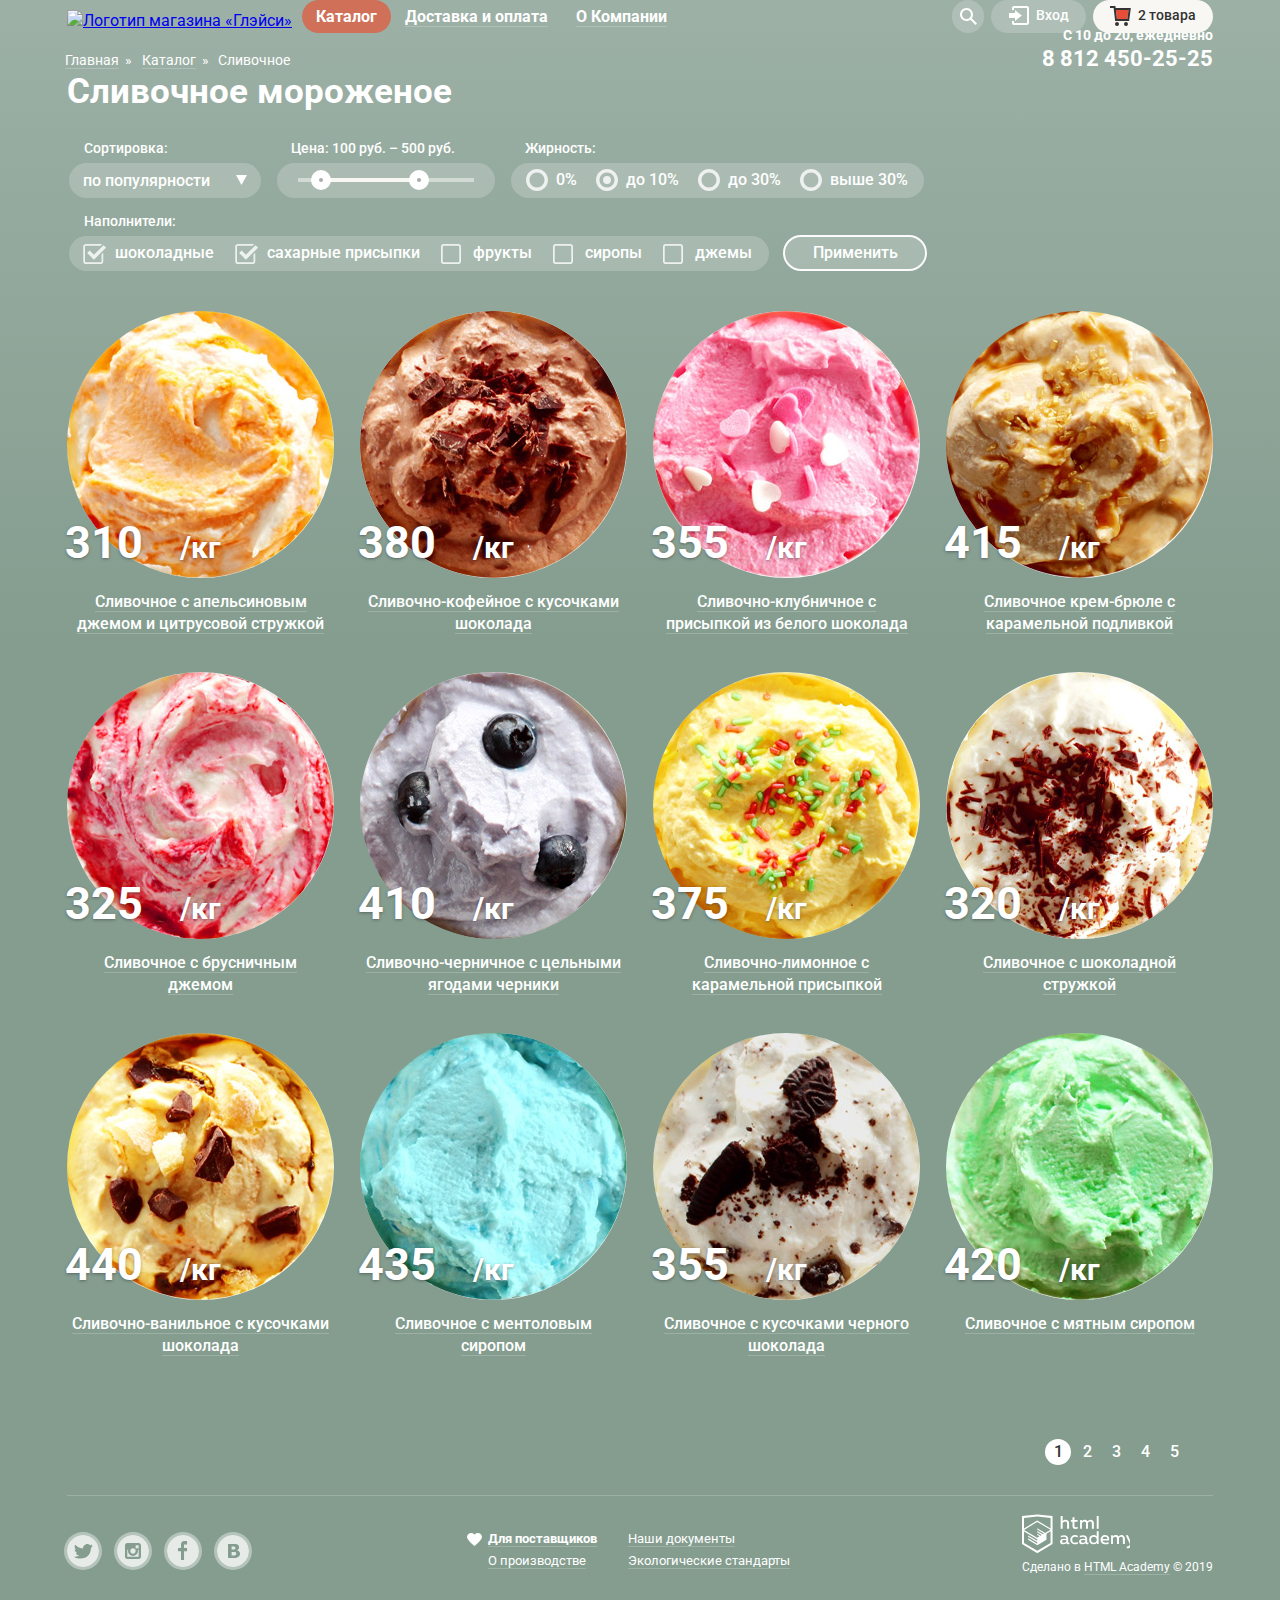
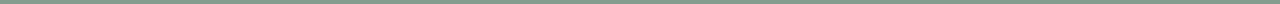
==== commit 7be98ac5: "final" ====
--- a/gllacy-catalog.html
+++ b/gllacy-catalog.html
@@ -5,7 +5,7 @@
         <title>HTML Academy: Глейси</title>
         <link href="https://fonts.googleapis.com/css?family=Roboto:400,500,700&display=swap&subset=cyrillic" rel="stylesheet">
         <link rel="stylesheet" href="css/normalize.css">
-        <link rel="stylesheet" href="css/style.css">
+        <link rel="stylesheet" href="css/style.min.css">
     </head>
     <body>
         <div class="container catalog">
@@ -16,7 +16,7 @@
                     </a>
                 
                     <ul class="site-links">
-                        <li class="site-links__item active"><a class="site-links__catalog" href="#">Каталог</a>
+                        <li class="site-links__item active"><a class="site-links__catalog--active" href="#">Каталог</a>
                             <ul class="site-links__item sub-menu">
                                 <li class="sub-menu__item"><p>Новинки</p></li>
                                 <li class="sub-menu__item active"><a href="#">Сливочное</a></li>
@@ -48,12 +48,12 @@
                                         <form class="form-entrance" action="#" method="GET">
                                             <p class="form-entrance__item">
                                                 <label class="form-entrance__label"><span class="visually-hidden">Логин</span>
-                                                    <input type="email" class="form-entrance__login--input input-shadow" name="login" placeholder="email@example.com" required>
+                                                    <input type="email" class="form-entrance__login--input input-shadow" name="login" placeholder="Электронная почта" required>
                                                 </label>
                                             </p>
                                             <p class="form-entrance__item">
                                                 <label class="form-entrance__label"><span class="visually-hidden">Пароль</span>
-                                                    <input type="password" class="form-entrance__login--input input-shadow" name="password" placeholder="&#149;&#149;&#149;&#149;&#149;&#149;&#149;&#149;" required>
+                                                    <input type="password" class="form-entrance__login--input input-shadow" name="password" placeholder="Пароль" required>
                                                 </label>
                                             </p>
                                             <div class="form-entrance__links--wrap">
@@ -69,31 +69,29 @@
                             </div>
                             <div class="basket-wrap">
                                 <div class="main-controls__item"><a class="main-controls__basket basket-catalog" href="#">2 товара</a>
-                                    <div class="main-controls__basket--wrap">
+                                    <form  action="#" method="GET" class="main-controls__basket--wrap">
+                                        <input type="hidden" name="ice-cream-orange" value="350">
+                                        <input type="hidden" name="ice-cream-strawberry" value="450">
                                         <ul class="main-controls__basket-list">
                                                 <li class="basket-list__item">
-                                                        <button class="basket-list__btn--delete" type="button">Удалить</button>
-                                                        
-                                                            <img src="img/icecream-icon-orange.png" width="33" height="33" alt="Пломбир с апельсиновым джемом" class="basket-list__icon">
-                                                        
-                                                        <p class="basket-list__item--name">Пломбир с апельсиновым джемом</p>
-                                                        <p class="basket-list__item--quantity">15 кг х <span class="basket-list__item--kg">200 руб.</span></p>
-                                                        <p class="basket-list__item--price">300 руб.</p>
+                                                    <button class="basket-list__btn--delete" type="button">Удалить</button>
+                                                    <img src="img/icecream-icon-orange.png" width="33" height="33" alt="Пломбир с апельсиновым джемом" class="basket-list__icon">
+                                                    <p class="basket-list__item--name">Пломбир с апельсиновым джемом</p>
+                                                    <p class="basket-list__item--quantity">1,5 кг х <span class="basket-list__item--kg">200 руб.</span></p>
+                                                    <p class="basket-list__item--price">300 руб.</p>
                                                 </li>
                                                 <li class="basket-list__item">
-                                                        <button class="basket-list__btn--delete" type="button">Удалить</button>
-                                                        <div class="basket-list__item--img">
-                                                            <img src="img/icecream-icon-strawberry.png" width="33" height="33" alt="Клубничный пломбир с присыпкой 
-                                                            из белого шоколада" class="basket-list__icon">
-                                                        </div>
-                                                        <p class="basket-list__item--name">Клубничный пломбир с присыпкой из белого шоколада</p>
-                                                        <p class="basket-list__item--quantity">15 кг х <span class="basket-list__item--kg">300 руб.</span></p>
-                                                        <p class="basket-list__item--price">450 руб.</p>
+                                                    <button class="basket-list__btn--delete" type="button">Удалить</button>
+                                                    <img src="img/icecream-icon-strawberry.png" width="33" height="33" alt="Клубничный пломбир с присыпкой 
+                                                    из белого шоколада" class="basket-list__icon">
+                                                    <p class="basket-list__item--name">Клубничный пломбир с присыпкой из белого шоколада</p>
+                                                    <p class="basket-list__item--quantity">1,5 кг х <span class="basket-list__item--kg">300 руб.</span></p>
+                                                    <p class="basket-list__item--price">450 руб.</p>
                                                 </li>
                                             </ul>
-                                            <p class="main-controls__item--total">Итого:750 руб.</p>
+                                            <p class="main-controls__item--total">Итого: 750 руб.</p>
                                             <button class="btn main-controls__btn--order" type="submit">Оформить заказ</button>
-                                    </div>
+                                        </form>
                                 </div>
                             </div>
                         </div>
@@ -149,16 +147,16 @@
                                 <ul class="filters__fat--list">
                                     <li class="filters__fat--item">
                                         <input type="radio" class="radio-filter visually-hidden" id="fat-0" name="fat" value="0">
-                                        <label for="fat-0" tabindex="0">0%</label></li>
+                                        <label class="filters-label" for="fat-0">0%</label></li>
                                     <li class="filters__fat--item">
                                         <input type="radio" class="radio-filter visually-hidden" id="fat-10" name="fat" value="10" checked>
-                                        <label for="fat-10" tabindex="0">до 10%</label></li>
+                                        <label class="filters-label" for="fat-10">до 10%</label></li>
                                     <li class="filters__fat--item">
                                         <input type="radio" class="radio-filter visually-hidden" id="fat-20" name="fat" value="30">
-                                        <label for="fat-20" tabindex="0">до 30%</label></li>
+                                        <label class="filters-label" for="fat-20">до 30%</label></li>
                                     <li class="filters__fat--item">
                                         <input type="radio" class="radio-filter visually-hidden" id="fat-over-30" name="fat" value="over-30">
-                                        <label for="fat-over-30" tabindex="0">выше 30%</label></li>
+                                        <label class="filters-label" for="fat-over-30">выше 30%</label></li>
                                 </ul>
                             </div>
                         </fieldset>
@@ -170,23 +168,23 @@
                                 <ul class="filters__fillers--list">
                                     <li class="filters__fillers--item">
                                         <input type="checkbox" class="checkbox-filter visually-hidden" id="choco" name="filter-fillers" checked>
-                                        <label for="choco" tabindex="0">шоколадные</label>
+                                        <label class="filters-label" for="choco">шоколадные</label>
                                         </li>
                                     <li class="filters__fillers--item">
                                         <input type="checkbox" class="checkbox-filter visually-hidden" id="shugar" name="filter-fillers" checked>
-                                        <label for="shugar" tabindex="0">сахарные присыпки</label>
+                                        <label class="filters-label" for="shugar">сахарные присыпки</label>
                                         </li>
                                     <li class="filters__fillers--item">
                                         <input type="checkbox" class="checkbox-filter visually-hidden" id="fruits" name="filter-fillers">
-                                        <label for="fruits" tabindex="0">фрукты</label>    
+                                        <label class="filters-label" for="fruits">фрукты</label>    
                                         </li>
                                     <li class="filters__fillers--item">
                                         <input type="checkbox" class="checkbox-filter visually-hidden" id="syrup" name="filter-fillers">
-                                        <label for="syrup" tabindex="0">сиропы</label>
+                                        <label class="filters-label" for="syrup">сиропы</label>
                                         </li>
                                     <li class="filters__fillers--item">
                                         <input type="checkbox" class="checkbox-filter visually-hidden" id="jam" name="filter-fillers">
-                                        <label for="jam" tabindex="0">джемы</label>
+                                        <label class="filters-label" for="jam">джемы</label>
                                         </li>
                                 </ul>
                             </div>
@@ -202,104 +200,80 @@
                             <h3 class="catalog-item__title"><a href="#" class="catalog-item__link"><span class="site-links__border">Сливочное с апельсиновым джемом и цитрусовой стружкой</span></a></h3>
                             <img src="img/icecitrus.jpg" alt="Сливочное с апельсиновым джемом и цитрусовой стружкой" width="267" height="267">
                             <p class="catalog-item__price"><span class="value">310</span><span class="weight">/кг</span></p>
-                            <div class="catalog-item__hover">
-                                <a href="#" class="btn catalog-item__btn">Быстрый просмотр</a>
-                            </div>
+                            <a href="#" class="btn catalog-item__btn">Быстрый просмотр</a>
                         </li>
                         <li class="catalog__item catalog-item">
                             <h3 class="catalog-item__title"><a href="#" class="catalog-item__link"><span class="site-links__border">Сливочно-кофейное с кусочками шоколада</span></a></h3>
                             <img src="img/icecofee.jpg" alt="Сливочно-кофейное с кусочками шоколада" width="267" height="267">
                             <p class="catalog-item__price"><span class="value">380</span><span class="weight">/кг</span></p>
-                            <div class="catalog-item__hover">
-                                <a href="#" class="btn catalog-item__btn">Быстрый просмотр</a>
-                            </div>
+                            <a href="#" class="btn catalog-item__btn">Быстрый просмотр</a>
                         </li>
                         <li class="catalog__item catalog-item">
                             <h3 class="catalog-item__title"><a href="#" class="catalog-item__link"><span class="site-links__border">Сливочно-клубничное с присыпкой из белого шоколада</span></a></h3>
                             <img src="img/icestrawberry.jpg" alt="Сливочно-клубничное с присыпкой из белого шоколада" width="267" height="267">
                             <p class="catalog-item__price"><span class="value">355</span><span class="weight">/кг</span></p>
-                            <div class="catalog-item__hover">
-                                <a href="#" class="btn catalog-item__btn">Быстрый просмотр</a>
-                            </div>
+                            <a href="#" class="btn catalog-item__btn">Быстрый просмотр</a>
                         </li>
                         <li class="catalog__item catalog-item">
                             <h3 class="catalog-item__title"><a href="#" class="catalog-item__link"><span class="site-links__border">Сливочное крем-брюле с карамельной подливкой</span></a></h3>
                             <img src="img/icecaramel.jpg" alt="Сливочное крем-брюле с карамельной подливкой" width="267" height="267">
                             <p class="catalog-item__price"><span class="value">415</span><span class="weight">/кг</span></p>
-                            <div class="catalog-item__hover">
-                                <a href="#" class="btn catalog-item__btn">Быстрый просмотр</a>
-                            </div>
+                            <a href="#" class="btn catalog-item__btn">Быстрый просмотр</a>
                         </li>
                         <li class="catalog__item catalog-item">
                             <h3 class="catalog-item__title"><a href="#" class="catalog-item__link"><span class="site-links__border">Сливочное с брусничным джемом</span></a></h3>
                             <img src="img/lingonberry.jpg" alt="Сливочное с брусничным джемом" width="267" height="267">
                             <p class="catalog-item__price"><span class="value">325</span><span class="weight">/кг</span></p>
-                            <div class="catalog-item__hover">
-                                <a href="#" class="btn catalog-item__btn">Быстрый просмотр</a>
-                            </div>
+                            <a href="#" class="btn catalog-item__btn">Быстрый просмотр</a>
                         </li>
                         <li class="catalog__item catalog-item">
                             <h3 class="catalog-item__title"><a href="#" class="catalog-item__link"><span class="site-links__border">Сливочно-черничное с цельными ягодами черники</span></a></h3>
                             <img src="img/blueberry.jpg" alt="Сливочно-черничное с цельными" width="267" height="267">
                             <p class="catalog-item__price"><span class="value">410</span><span class="weight">/кг</span></p>
-                            <div class="catalog-item__hover">
-                                <a href="#" class="btn catalog-item__btn">Быстрый просмотр</a>
-                            </div>
+                            <a href="#" class="btn catalog-item__btn">Быстрый просмотр</a>
                         </li>
                         <li class="catalog__item catalog-item">
                             <h3 class="catalog-item__title"><a href="#" class="catalog-item__link"><span class="site-links__border">Сливочно-лимонное с карамельной присыпкой</span></a></h3>
                             <img src="img/lemon.jpg" alt="Сливочно-лимонное с карамельной" width="267" height="267">
                             <p class="catalog-item__price"><span class="value">375</span><span class="weight">/кг</span></p>
-                            <div class="catalog-item__hover">
-                                <a href="#" class="btn catalog-item__btn">Быстрый просмотр</a>
-                            </div>
+                            <a href="#" class="btn catalog-item__btn">Быстрый просмотр</a>
                         </li>
                         <li class="catalog__item catalog-item">
                             <h3 class="catalog-item__title"><a href="#" class="catalog-item__link"><span class="site-links__border">Сливочное с шоколадной стружкой</span></a></h3>
                             <img src="img/choco.jpg" alt="Сливочное с шоколадной стружкой" width="267" height="267">
                             <p class="catalog-item__price"><span class="value">320</span><span class="weight">/кг</span></p>
-                            <div class="catalog-item__hover">
-                                <a href="#" class="btn catalog-item__btn">Быстрый просмотр</a>
-                            </div>
+                            <a href="#" class="btn catalog-item__btn">Быстрый просмотр</a>
                         </li>
                         <li class="catalog__item catalog-item">
                             <h3 class="catalog-item__title"><a href="#" class="catalog-item__link"><span class="site-links__border">Сливочно-ванильное с кусочками шоколада</span></a></h3>
                             <img src="img/vanilla.jpg" alt="Сливочно-ванильное с кусочками шоколада" width="267" height="267">
                             <p class="catalog-item__price"><span class="value">440</span><span class="weight">/кг</span></p>
-                            <div class="catalog-item__hover">
-                                <a href="#" class="btn catalog-item__btn">Быстрый просмотр</a>
-                            </div>
+                            <a href="#" class="btn catalog-item__btn">Быстрый просмотр</a>
                         </li>
                         <li class="catalog__item catalog-item">
                             <h3 class="catalog-item__title"><a href="#" class="catalog-item__link"><span class="site-links__border">Сливочноe с ментоловым сиропом</span></a></h3>
                             <img src="img/menthol.jpg" alt="Сливочноe с ментоловым сиропом" width="267" height="267">
                             <p class="catalog-item__price"><span class="value">435</span><span class="weight">/кг</span></p>
-                            <div class="catalog-item__hover">
-                                <a href="#" class="btn catalog-item__btn">Быстрый просмотр</a>
-                            </div>
+                            <a href="#" class="btn catalog-item__btn">Быстрый просмотр</a>
                         </li>
                         <li class="catalog__item catalog-item">
                             <h3 class="catalog-item__title"><a href="#" class="catalog-item__link"><span class="site-links__border">Сливочное с кусочками черного шоколада</span></a></h3>
                             <img src="img/choco-pieces.jpg" alt="Сливочное с кусочками черного шоколада" width="267" height="267">
                             <p class="catalog-item__price"><span class="value">355</span><span class="weight">/кг</span></p>
-                            <div class="catalog-item__hover">
-                                <a href="#" class="btn catalog-item__btn">Быстрый просмотр</a>
-                            </div>
+                            <a href="#" class="btn catalog-item__btn">Быстрый просмотр</a>
                         </li>
                         <li class="catalog__item catalog-item">
                             <h3 class="catalog-item__title"><a href="#" class="catalog-item__link"><span class="site-links__border">Сливочное с мятным сиропом</span></a></h3>
                             <img src="img/mint.jpg" alt="Сливочное с мятным сиропом" width="267" height="267">
                             <p class="catalog-item__price"><span class="value">420</span><span class="weight">/кг</span></p>
-                            <div class="catalog-item__hover">
-                                <a href="#" class="btn catalog-item__btn">Быстрый просмотр</a>
-                            </div>
+                            <a href="#" class="btn catalog-item__btn">Быстрый просмотр</a>
                         </li>
                     </ul>
                 </section>
 
                 <div class="pagination-wrap">
                     <ul class="pagination">
-                        <li class="pagination__item"><a href="#" class="pagination__link pagination__link--previous">
+                        <li class="pagination__item"><a aria-label="Предыдущая страница" class="pagination__link pagination__link--previous">
                             <img src="img/arrow-pagination-left.png" alt="">
                         </a></li>
                         <li class="pagination__item"><a href="#" class="pagination__link pagination__link--active">1</a></li>
@@ -307,7 +281,7 @@
                         <li class="pagination__item"><a href="#" class="pagination__link">3</a></li>
                         <li class="pagination__item"><a href="#" class="pagination__link">4</a></li>
                         <li class="pagination__item"><a href="#" class="pagination__link">5</a></li>
-                        <li class="pagination__item"><a href="#" class="pagination__link pagination__link--next">
+                        <li class="pagination__item"><a aria-label="Следующая страница" href="#" class="pagination__link pagination__link--next">
                             <img src="img/arrow-pagination-right.png" alt="">
                         </a></li>
                     </ul>
@@ -394,7 +368,7 @@
                     </div>
                 
                     <p class="footer__copyright">
-                        <a href="https://htmlacademy.ru/intensive/htmlcss"><img src="img/logo-htmlacademy-small.svg" width="108" height="39" alt="Логотип HTML Academy"></a>
+                        <a aria-label="HTML Academy" href="https://htmlacademy.ru/intensive/htmlcss"><img src="img/logo-htmlacademy-small.svg" width="108" height="39" alt="Логотип HTML Academy"></a>
                         <span>Сделано в <a class="htmlacademy" href="https://htmlacademy.ru/intensive/htmlcss"><span class="site-links__border">HTML Academy</span></a> © 2019</span>
                     </p>                    
                 </footer>   
--- a/css/style.min.css
+++ b/css/style.min.css
@@ -0,0 +1 @@
+@-webkit-keyframes bounce{0%{-webkit-transform:translateY(-2000px);transform:translateY(-2000px)}70%{-webkit-transform:translateY(30px);transform:translateY(30px)}90%{-webkit-transform:translateY(-10px);transform:translateY(-10px)}to{-webkit-transform:translateY(0);transform:translateY(0)}}@keyframes bounce{0%{-webkit-transform:translateY(-2000px);transform:translateY(-2000px)}70%{-webkit-transform:translateY(30px);transform:translateY(30px)}90%{-webkit-transform:translateY(-10px);transform:translateY(-10px)}to{-webkit-transform:translateY(0);transform:translateY(0)}}@-webkit-keyframes shake{0%,to{-webkit-transform:translateX(0);transform:translateX(0)}10%,30%,50%,70%,90%{-webkit-transform:translateX(-10px);transform:translateX(-10px)}20%,40%,60%,80%{-webkit-transform:translateX(10px);transform:translateX(10px)}}@keyframes shake{0%,to{-webkit-transform:translateX(0);transform:translateX(0)}10%,30%,50%,70%,90%{-webkit-transform:translateX(-10px);transform:translateX(-10px)}20%,40%,60%,80%{-webkit-transform:translateX(10px);transform:translateX(10px)}}html{-webkit-box-sizing:border-box;box-sizing:border-box}*,::after,::before{-webkit-box-sizing:inherit;box-sizing:inherit}body{margin:0;padding:0;font-family:"Roboto",Arial,sans-serif;font-size:16px;line-height:22px;font-weight:400;color:#fff;background-image:-o-linear-gradient(top,#9cb0a5 1%,#849d8f 40%);background-image:-webkit-gradient(linear,left top,left bottom,color-stop(1%,#9cb0a5),color-stop(40%,#849d8f));background-image:linear-gradient(to bottom,#9cb0a5 1%,#849d8f 40%)}img{width:100%;height:auto}.filters__fat,.filters__fillers,.filters__price,.filters__sorting{border:0;padding:0}.visually-hidden:not(:focus):not(:active),input[type=checkbox].visually-hidden,input[type=radio].visually-hidden{position:absolute;width:1px;height:1px;margin:-1px;border:0;padding:0;white-space:nowrap;-webkit-clip-path:inset(100%);clip-path:inset(100%);clip:rect(0 0 0 0);overflow:hidden}.container{width:1200px;margin:0 auto;padding:0 27px}.site-wrapper{background-color:#849d8f;position:relative}.breadcrumbs,.catalog__list,.filters__fat--list,.filters__fillers--list,.footer__navigation,.footer__navigation--left,.footer__navigation--right,.main-controls,.news-subscription__list,.offer__list,.pagination,.site-links,.site-links__item,.slider__list,.social-list,.sub-menu{list-style:none}.breadcrumbs a,.catalog__list a,.footer__copyright a,.footer__navigation a,.main-contacts a,.pagination a,.site-links a,.social-list a{color:#fff}.address-phone:focus,.address-phone:hover,.breadcrumbs a:focus,.breadcrumbs a:hover,.catalog-item__link:focus,.catalog-item__link:hover,.footer__copyright a:focus,.footer__copyright a:hover,.footer__navigation a:focus,.footer__navigation a:hover,.form-entrance__forgot:focus,.form-entrance__forgot:hover,.form-entrance__registration:focus,.form-entrance__registration:hover,.main-contacts a:focus,.main-contacts a:hover,.social-list a:focus,.social-list a:hover{color:#ffbc9e}.news-blog__description:focus,.news-blog__description:hover{color:#e84d37}.address,.news-blog,.news-blog a,.special{color:#323232}.address a,.address__btn,.basket-list__item--name,.breadcrumbs__item--current a,.breadcrumbs__link,.catalog-item__link,.footer__navigation_link,.form-entrance__btn,.htmlacademy,.main-contacts a,.main-controls__basket,.main-controls__btn--order,.main-controls__login,.main-controls__search,.modal__form--btn,.offer__link,.pagination__item a,.site-links__item a,.slider__list a,.sub-menu__item a,.subscription__button,a.catalog-item__btn{text-decoration:none}.site-wrapper{background-image:url(../img/slide1.png);background-repeat:no-repeat;background-position:top center}.main-navigation{display:-webkit-box;display:-ms-flexbox;display:flex;-webkit-box-align:center;-ms-flex-align:center;align-items:center}.main-navigation--wrap{margin:0 auto}.site-logo{margin-top:9px;margin-right:10px}.site-logo img{width:154px;height:64px}.site-links,.site-links li{font-size:16px;line-height:18px;font-weight:700}.site-links{width:390px;margin:0;padding:0;display:-webkit-box;display:-ms-flexbox;display:flex}.site-links li{color:#fff;position:relative}.site-links__item>a{padding:7px 14px}.site-links__border{border-bottom:1px solid rgba(255,255,255,.2)}.site-links__border:focus,.site-links__border:hover{border-bottom:1px solid rgba(255,188,158,.3)}.site-links__item:hover .site-links__border{border:0}.site-links__item:hover>a:not(.site-links__catalog--active),.site-links__item>a:focus:not(.site-links__catalog--active){background-color:#f7f6f3;color:#323232;border-radius:20px}.site-links__item>a:active{background-color:#ededed;-webkit-box-shadow:inset 0 1px 2px 0 #000;box-shadow:inset 0 1px 2px 0 #000}.site-links__catalog--active::before,.site-links__catalog::before{content:"";width:70px;height:10px;top:20px;right:10px;position:absolute}.sub-menu{background-color:#f8f7f4;margin:0;padding:0;width:143px;border-radius:5px;-webkit-box-shadow:0 20px 15px 1px rgba(0,0,0,.3);box-shadow:0 20px 15px 1px rgba(0,0,0,.3);position:absolute;top:29px;left:-7px;z-index:2;display:none}.sub-menu li:first-child{width:128px;margin-left:7px}.site-links__item:hover .sub-menu,.sub-menu a{display:block}.sub-menu a{color:#323232;font-size:14px;line-height:16px;font-weight:400;padding-left:21px;padding-top:10px;padding-bottom:5px}.sub-menu li:last-child{margin-bottom:8px}.sub-menu p{color:#323232;font-size:14px;line-height:16px;font-weight:700;display:block;padding-left:14px;padding-top:11px;padding-bottom:11px;margin:0;border-bottom:1px solid rgba(0,0,0,.2)}.sub-menu .active a{background-color:#d07058;color:#fff}.active .site-links__catalog--active,.active .site-links__catalog--active:hover{background-color:#d07058;color:#fff;border-radius:20px}.sub-menu__item:hover{background-color:#fbded7}.sub-menu__item:hover:first-child{background-color:#f8f7f4}.sub-menu__item:active{background-color:#f6b5a5}.sub-menu__item:first-child a{font-weight:700}.main-controls{width:244px;padding:0;margin:0 0 0 auto;display:-webkit-box;display:-ms-flexbox;display:flex;-webkit-box-pack:justify;-ms-flex-pack:justify;justify-content:space-between}.main-controls-catalog{width:261px}.main-controls__basket,.main-controls__login,.main-controls__search{color:#fff;font-size:14px;line-height:16px;font-weight:500}.main-controls__item{background-color:rgba(255,255,255,.2);height:33px;border-radius:20px;position:relative;padding:4px 0}.main-controls__search{padding:16px}.main-controls__search::before{content:"";position:absolute;width:17px;height:17px;background-image:url(../img/magnifier.svg);background-repeat:no-repeat;top:8px;left:8px}.main-controls__search--wrap:hover .main-controls__search::before{background-image:url(../img/magnifier-black.svg)}.main-controls__login{padding:14px 17px 14px 45px}.main-controls__basket::before,.main-controls__login::before{content:"";position:absolute;width:21px;height:21px;background-image:url(../img/login.svg);background-repeat:no-repeat;top:6px;left:18px}.basket-wrap .main-controls__item a,.main-controls__item:hover>a,.main-controls__login--wrap:hover>a{color:#323232}.main-controls__login--wrap:hover .main-controls__login::before{background-image:url(../img/login-black.svg);color:#323232}.main-controls__basket{padding:10px 17px 14px 45px}.main-controls__basket::before{background-image:url(../img/basket.svg);left:17px}.main-controls__basket:hover::before{background-image:url(../img/basket-black.svg)}.main-controls__basket--wrap{position:absolute;padding:20px 15px;background-color:#f8f7f4;border-radius:5px;top:36px;left:-420px;width:540px;height:242px;-webkit-box-shadow:0 20px 15px 1px rgba(0,0,0,.3);box-shadow:0 20px 15px 1px rgba(0,0,0,.3);-webkit-box-orient:vertical;-webkit-box-direction:normal;-ms-flex-direction:column;flex-direction:column;display:none;z-index:1}.basket-list__item,.basket-wrap:hover .main-controls__basket--wrap{display:-webkit-box;display:-ms-flexbox;display:flex}.basket-wrap .main-controls__item{background-color:#f8f7f4}.basket-wrap .main-controls__basket::before,.basket-wrap:hover .main-controls__basket::before{background-image:url(../img/basket-red.svg)}.basket-list__item:first-child{margin-bottom:15px}.basket-list__item:last-child{margin-bottom:3px}.basket-list__btn--delete{border:0;background-color:transparent;font-size:0;width:15px;height:16px;position:relative;cursor:pointer;padding:0;margin:7px 0 0}.basket-list__btn--delete::after,.basket-list__btn--delete::before{content:"";width:14px;height:1px;background-color:#231f20;position:absolute;left:0;top:8px;-webkit-transform:rotate(45deg);-ms-transform:rotate(45deg);transform:rotate(45deg)}.basket-list__btn--delete::after{-webkit-transform:rotate(-45deg);-ms-transform:rotate(-45deg);transform:rotate(-45deg)}.basket-list__item img{width:33px;height:33px;margin-left:12px}.basket-list__item--name{color:#323232;font-size:13px;line-height:16px;font-weight:400;margin-top:9px;margin-left:13px;margin-right:11px;width:232px}.basket-list__item--price,.basket-list__item--quantity{color:#323232;font-size:13px;line-height:16px;font-weight:400;margin-top:9px;margin-left:4px}.basket-list__item--price{margin-left:26px}.basket-list__item--kg{color:#999;font-size:13px;line-height:16px;font-weight:400}.basket-list__item--img{display:inline-block;vertical-align:top}.main-controls__btn--order{margin-left:auto;width:170px;height:44px}.main-controls__item--total{color:#323232;font-size:15px;line-height:18px;font-weight:700;margin-left:402px}.main-controls__item:hover{background-color:#f8f7f4}.main-controls__basket-list{padding:0;margin:0;border-bottom:1px solid rgba(0,0,0,.2)}.main-controls__search--background{position:absolute;padding:20px 15px;background-color:#f8f7f4;border-radius:5px;top:36px;left:-309px;width:341px;height:84px;-webkit-box-shadow:0 20px 15px 1px rgba(0,0,0,.3);box-shadow:0 20px 15px 1px rgba(0,0,0,.3);display:none;z-index:1}.form-search__input{width:312px;height:45px;color:#323232;border-radius:5px;border:1px solid #d3d3d3;padding-left:13px;font-size:14px;line-height:24px;font-weight:700}.form-entrance__login--input,.modal__form--field,.modal__form--input,.subscription-input{font-weight:700}.form-entrance__login--input::-webkit-input-placeholder,.form-search__input::-webkit-input-placeholder,.modal__form--field::-webkit-input-placeholder,.modal__form--input::-webkit-input-placeholder,.subscription-input::-webkit-input-placeholder{font-weight:400}.form-entrance__login--input::-moz-placeholder,.form-search__input::-moz-placeholder,.modal__form--field::-moz-placeholder,.modal__form--input::-moz-placeholder,.subscription-input::-moz-placeholder{font-weight:400}.form-entrance__login--input:-ms-input-placeholder,.form-entrance__login--input::-ms-input-placeholder,.form-search__input:-ms-input-placeholder,.form-search__input::-ms-input-placeholder,.modal__form--field:-ms-input-placeholder,.modal__form--field::-ms-input-placeholder,.modal__form--input:-ms-input-placeholder,.modal__form--input::-ms-input-placeholder,.subscription-input:-ms-input-placeholder,.subscription-input::-ms-input-placeholder{font-weight:400}.form-entrance__login--input::placeholder,.form-search__input::placeholder,.modal__form--field::placeholder,.modal__form--input::placeholder,.subscription-input::placeholder{font-weight:400}.main-controls__item:hover .main-controls__login--background,.main-controls__item:hover .main-controls__search--background{display:block}.main-controls__login--background{position:absolute;background-color:#f8f7f4;border-radius:5px;top:36px;left:-182px;width:277px;-webkit-box-shadow:0 20px 15px 1px rgba(0,0,0,.3);box-shadow:0 20px 15px 1px rgba(0,0,0,.3);display:none;z-index:1}.form-entrance__login--input{width:242px;height:45px;color:#323232;border-radius:5px;border:1px solid #d3d3d3;padding-left:13px;font-size:14px;line-height:24px;z-index:1;outline:0}.input-shadow:hover{-webkit-box-shadow:0 0 0 1px #c7c6c5;box-shadow:0 0 0 1px #c7c6c5}.input-shadow:active,.input-shadow:focus{-webkit-box-shadow:0 0 0 1px #8fbdec;box-shadow:0 0 0 1px #8fbdec}.main-controls__login--wrap:hover .login--wrap::before{background-image:url(../img/login-black.svg)}.form-entrance__item{margin:0;padding:0 0 19px}.form-entrance__links,.form-entrance__links--wrap{display:-webkit-box;display:-ms-flexbox;display:flex}.form-entrance__links--wrap{-webkit-box-pack:justify;-ms-flex-pack:justify;justify-content:space-between;margin-bottom:21px}.form-entrance__links{margin:0;padding:0 0 0 20px;-ms-flex-wrap:wrap;flex-wrap:wrap}.form-entrance{padding-left:19px;padding-right:19px;padding-top:20px}.btn{display:inline-block;vertical-align:top;color:#fefefe;font-size:18px;line-height:24px;font-weight:700;border-radius:20px;border:0;background-image:-o-linear-gradient(top,#f26843,#e74b36);background-image:-webkit-gradient(linear,left top,left bottom,from(#f26843),to(#e74b36));background-image:linear-gradient(to bottom,#f26843,#e74b36);-webkit-box-shadow:0 1px 2px 0 #9e4334;box-shadow:0 1px 2px 0 #9e4334}.form-entrance__btn{width:173px;height:45px;border-radius:20px}.btn:hover{background-image:-o-linear-gradient(top,#f58669,#ec6f5e);background-image:-webkit-gradient(linear,left top,left bottom,from(#f58669),to(#ec6f5e));background-image:linear-gradient(to bottom,#f58669,#ec6f5e);-webkit-box-shadow:0 1px 2px 0 #ac1000;box-shadow:0 1px 2px 0 #ac1000}.btn:active,.btn:focus{background-image:-o-linear-gradient(top,#d84732,#e1613e);background-image:-webkit-gradient(linear,left top,left bottom,from(#d84732),to(#e1613e));background-image:linear-gradient(to bottom,#d84732,#e1613e);-webkit-box-shadow:inset 0 1px 2px 0 #952718;box-shadow:inset 0 1px 2px 0 #952718}.form-entrance__forgot,.form-entrance__registration{color:#323232;font-size:13px;line-height:24px;font-weight:400}.form-entrance__forgot{margin-bottom:-3px}.info-wrap{display:-webkit-box;display:-ms-flexbox;display:flex;-webkit-box-orient:vertical;-webkit-box-direction:normal;-ms-flex-direction:column;flex-direction:column}.breadcrumbs{padding:16px 0 0;width:920px;margin:0 0 0 -8px}.no-crumbs{margin-left:auto}.contacts-breadcrumbs{display:-webkit-box;display:-ms-flexbox;display:flex;-webkit-box-pack:justify;-ms-flex-pack:justify;justify-content:space-between}.breadcrumbs__item{font-size:14px;line-height:16px;font-weight:400;display:inline-block}.breadcrumbs__item span{margin-left:6px}.breadcrumbs__item--current{margin-left:5px}.main-contacts{font-size:14px;line-height:16px;font-weight:700}.main-contacts a{font-size:22px;line-height:24px;font-weight:700}.main-contacts p{text-align:right;padding:0;margin:-6px 0 0}.main-contacts p:last-child{margin-top:4px}.slider{position:relative;padding-top:275px;text-align:center;margin-bottom:40px}.slider__list{margin:0;padding:0}.slider__item--title{width:700px;margin:0 auto 27px}.slider-controls{position:absolute;bottom:22px;left:0;z-index:1;font-size:0}.slide{display:none}.slider-controls label{display:inline-block;width:21px;height:21px;margin-right:8px;vertical-align:top;background-color:transparent;border:2px solid #fff;border-radius:50%;cursor:pointer}.slider__list h3{font-size:60px;line-height:60.35px;font-weight:700}.slider__item--btn,.slider__list a{font-size:32px;line-height:44px;font-weight:700;color:#fff}.slider__item--btn{vertical-align:top;text-shadow:0 2px 5px rgba(160,32,11,.76);padding:10px 42px;border-radius:50px;margin-top:4px}#product-1:checked~.site-wrapper{background-color:#849d8f;background-image:url(../img/slide1.png)}#product-2:checked~.site-wrapper{background-color:#8996a6;background-image:url(../img/slide2.png)}#product-3:checked~.site-wrapper{background-color:#9d8b84;background-image:url(../img/slide3.png)}#product-1:checked~.site-wrapper #slide1,#product-2:checked~.site-wrapper #slide2,#product-3:checked~.site-wrapper #slide3{display:block}#product-1:checked~.site-wrapper label[for=product-1],#product-2:checked~.site-wrapper label[for=product-2],#product-3:checked~.site-wrapper label[for=product-3]{background-color:#fff}.ice-cream-list{margin-bottom:7px;margin-left:-13px;margin-right:-13px;padding-top:44px}.offer{margin-bottom:40px}.offer__item,.offer__list{display:-webkit-box;display:-ms-flexbox;display:flex}.offer__list{margin:0;padding:0;-webkit-box-pack:justify;-ms-flex-pack:justify;justify-content:space-between}.offer__item{width:560px;border-radius:15px;padding-top:16px;padding-left:18px;padding-right:20px;-webkit-box-orient:vertical;-webkit-box-direction:normal;-ms-flex-direction:column;flex-direction:column}.offer__description,.offer__title{padding:0;font-size:35px;line-height:41px;font-weight:700;margin:0 0 15px}.offer__description{font-size:18px;line-height:22px;margin:0 0 44px}.offer__link{font-size:18px;line-height:24px;font-weight:700;color:#fff;margin-left:auto;margin-bottom:23px;padding:11px 22px;width:166px}.offer__link--width{width:191px}.bestsellers{width:1172px;margin:0 auto;padding-top:44px}.catalog__item,.catalog__list{display:-webkit-box;display:-ms-flexbox;display:flex}.catalog__list{margin:-6px 0 0;padding:0;-ms-flex-wrap:wrap;flex-wrap:wrap}.catalog__item{position:relative;width:293px;margin-top:-44px;padding-top:6px;-webkit-box-orient:vertical;-webkit-box-direction:normal;-ms-flex-direction:column;flex-direction:column;-webkit-box-align:center;-ms-flex-align:center;align-items:center}.catalog__item.hit::before{content:"";width:61px;height:61px;top:6px;left:13px;background-image:url(../img/hit.png);position:absolute;border-radius:5px}.catalog__item:hover{z-index:2;width:293px;background-color:rgba(255,255,255,.2);border-radius:5px;-webkit-box-shadow:0 20px 5px 1px rgba(0,0,0,.05);box-shadow:0 20px 5px 1px rgba(0,0,0,.05)}.catalog__item img{width:267px;height:267px;border-radius:50%;margin-bottom:13px}.catalog-item__title{padding:0 5px;margin:0 0 9px;text-align:center;font-size:16px;line-height:22px;font-weight:500;width:267px;-webkit-box-ordinal-group:3;-ms-flex-order:2;order:2;z-index:2}.catalog-item__price{margin:0;padding:0;position:absolute;top:215px;left:11px;font-size:45px;line-height:45px;font-weight:700}.catalog-item__price span{text-shadow:0 1px 3px rgba(49,50,53,.5)}.catalog-item__btn{font-size:18px;line-height:24px;font-weight:700;visibility:hidden;-webkit-box-ordinal-group:3;-ms-flex-order:2;order:2;padding:10px 18px;margin-bottom:22px}.catalog__item:hover .catalog-item__btn{visibility:visible}.value,.weight{line-height:45px;font-weight:700}.value{font-size:45px;padding-right:32px}.value::after{content:url(../img/ruble.png);width:29px;height:34px;position:absolute;top:3px;right:43px}.weight{margin-left:5px;font-size:30px}.special{background-color:#eee2c9;background-image:url(../img/background.jpg);margin-top:-37px;margin-bottom:40px;padding-top:26px;padding-left:21px;width:1146px;border-radius:15px}.offer--berry{background-color:#5d1220;background-image:url(../img/berry.jpg)}.offer--choco{background-color:#3d2318;background-image:url(../img/choco-background.jpg)}.special__description{padding:0;margin:0;font-size:24px;line-height:30px;font-weight:500}.special__wrap{display:-webkit-box;display:-ms-flexbox;display:flex;padding-bottom:25px}.special_item--cow,.special_item--eco,.special_item--ice,.special_item--termo{margin:0;font-size:16px;line-height:22px;font-weight:400;width:485px}.special_item--ice{padding:20px 0 0}.special_item--eco{padding:21px 0 0}.special_item--cow{padding:19px 0 0}.special_item--termo{padding:1px 0 0 1px}.special_item--eco::before,.special_item--ice::before{position:absolute;top:7px;left:0;content:url(../img/icecream-small.svg);width:49px;height:49px}.special_item--eco::before{top:95px;content:url(../img/eco.svg)}.special_item--cow::before,.special_item--termo::before{position:absolute;top:8px;left:23px;content:url(../img/cow.svg);width:49px;height:49px}.special_item--termo::before{top:96px;content:url(../img/thermometer.svg)}.special_item--left{position:relative;-ms-flex-wrap:wrap;flex-wrap:wrap;padding-left:56px}.news-subscription-wrap,.special_item--left,.special_item--right{display:-webkit-box;display:-ms-flexbox;display:flex}.special_item--right{position:relative;-ms-flex-wrap:wrap;flex-wrap:wrap;padding-left:79px}.news-subscription-wrap{margin-bottom:39px;-webkit-box-pack:justify;-ms-flex-pack:justify;justify-content:space-between}.news-blog,.subscription{min-height:220px}.news-blog{background-color:#fff;background-image:url(../img/strawberry-background.jpg);width:560px;border-radius:15px;padding-left:20px;padding-top:24px}.subscription,.subscription__wrap{background-color:#f8f7f4;border-radius:15px}.subscription{background-image:url(../img/substrate.png);color:#5a5a5a;width:560px;padding:5px;background-image:-o-repeating-linear-gradient(315deg,#f8f7f4 0,#f8f7f4 7px,#92cdff 7px,#92cdff 14px,#f8f7f4 14px,#f8f7f4 21px,#fe9e90 21px,#fe9e90 28px);background-image:repeating-linear-gradient(135deg,#f8f7f4 0,#f8f7f4 7px,#92cdff 7px,#92cdff 14px,#f8f7f4 14px,#f8f7f4 21px,#fe9e90 21px,#fe9e90 28px)}.subscription__wrap{width:100%;height:100%;padding-top:30px;padding-left:22px;padding-right:10px}.news-blog__title{font-size:16px;line-height:22px;font-weight:500;margin:0;padding:0 0 3px}.news-blog__description{font-size:24px;line-height:30px;font-weight:700;width:320px;display:block;margin-bottom:81px}.address p,.subscription__description{padding:0;font-size:16px;line-height:22px;font-weight:400;margin:0 0 35px}.subscription-input{width:367px;height:45px;color:#999;border-radius:5px;border:1px solid #d3d3d3;padding-left:13px;font-size:16px;line-height:24px;margin-bottom:34px}.subscription__button{width:126px;height:43px;margin-left:10px}.map-address{margin:0 auto;width:1200px;position:relative}.map .pin,.map .shadow{width:80px;height:140px;position:absolute;top:139px;left:266px}.map .shadow{width:182px;height:110px;top:171px;left:302px}.map iframe{position:relative;z-index:2;border:0}.map img{position:absolute;top:0;left:0;z-index:1;margin:0}.address{background-color:#fefefe;position:absolute;top:63px;right:27px;width:302px;border-radius:15px;padding-top:29px;padding-left:25px;z-index:5}.address p{margin:0;font-size:14px;line-height:20px}.address p:nth-child(5){margin-bottom:19px}.address-phone{margin-top:4px;margin-bottom:2px;color:#323232;display:inline-block;vertical-align:top}.address a,.address span,.address__btn{font-size:18px;line-height:24px;font-weight:700}.address__btn{margin-top:24px;margin-bottom:31px;padding-left:28px;padding-top:9px;width:251px;height:44px}.footer{display:-webkit-box;display:-ms-flexbox;display:flex;-webkit-box-pack:justify;-ms-flex-pack:justify;justify-content:space-between;padding:12px 27px 17px}.social-list{padding:0;margin:21px 0 0;width:200px}.social-list__item{display:inline}.social-list__link{display:inline-block;width:32px;height:32px;margin-right:14px;font-size:0;-webkit-box-shadow:0 0 0 3px rgba(255,255,255,.5);box-shadow:0 0 0 3px rgba(255,255,255,.5);border-radius:50%;opacity:.8;vertical-align:baseline}.social-list__link:hover{-webkit-box-shadow:0 0 0 3px rgba(255,255,255,.7);box-shadow:0 0 0 3px rgba(255,255,255,.7);opacity:1}.social-list__link:active path{fill:#e9e9e9}.social-list__link:active,.social-list__link:focus{-webkit-box-shadow:0 0 0 3px rgba(255,255,255,.7);box-shadow:0 0 0 3px rgba(255,255,255,.7);opacity:1}.footer__navigation{padding:0;display:-webkit-box;display:-ms-flexbox;display:flex;margin:0 0 0 -31px;width:400px}.footer__copyright{margin:0;padding:0}.footer__navigation--right{padding:0;margin-left:31px}.footer__navigation_item{font-size:13px;line-height:18px;font-weight:400}.footer__navigation_item:first-child{margin-bottom:4px}.footer__navigation--left{position:relative;padding:0;margin-left:59px}.footer__navigation--left .footer__navigation_item:first-child{font-weight:700}.footer__navigation--left .footer__navigation_item:first-child::before{content:url(../img/heart.svg);width:15px;height:13px;position:absolute;left:-21px;top:3px}.footer__copyright{font-size:12px;line-height:18px;font-weight:400;display:-webkit-box;display:-ms-flexbox;display:flex;-webkit-box-orient:vertical;-webkit-box-direction:normal;-ms-flex-direction:column;flex-direction:column}.footer__copyright img{width:108px;height:39px}.page-title{font-size:35px;line-height:41px;font-weight:700;-webkit-box-ordinal-group:2;-ms-flex-order:1;order:1;margin:0 0 28px}.filters{-webkit-box-orient:vertical;-webkit-box-direction:normal;-ms-flex-direction:column;flex-direction:column}.filters,.filters-first-row,.filters-second-row{display:-webkit-box;display:-ms-flexbox;display:flex}.filters__title{font-size:14px;line-height:16px;font-weight:500;color:#fff;margin:0 0 7px 15px}.filters__select{font-size:16px;font-weight:500}.filters__btn,.filters__fat,.filters__fillers{font-size:16px;line-height:18px;font-weight:500}.filters__sorting{position:relative}.filters__select{border:0;background-color:rgba(255,255,255,.2);border-radius:20px;color:#fff;-webkit-appearance:none;-moz-appearance:none;appearance:none;padding-left:14px;padding-right:32px;height:35px;line-height:normal}.filters__select:focus,.filters__select:hover{color:#323232}.filters__select::-ms-expand{display:none}.icon-down{position:absolute;right:14px;top:35px;z-index:1;pointer-events:none;-webkit-box-sizing:border-box;box-sizing:border-box}.filters__select:focus+.icon-down path,.filters__select:hover+.icon-down path{fill:#323232}.filters__title--price{padding-left:11px}.range-background{background-color:rgba(255,255,255,.2);border-radius:20px;width:218px;height:35px;margin-left:12px;position:relative}.bar,.scale{width:176px;height:4px;background-color:#d1dad3;position:absolute;top:15px;left:21px}.bar{width:98px;background-color:#f8f7f4;top:0;left:23px}.range-toggle{border-radius:50%;background-color:#ababab;width:20px;height:20px;position:absolute;border:8px solid #fff;cursor:pointer;top:7px;padding:0}.range-toggle:hover{border:9px solid #fff;width:22px;height:22px;top:6px}.range-toggle-min{left:34px}.range-toggle-min:hover{left:33px}.range-toggle-max{left:132px}.range-toggle-max:hover{left:131px}.filters__fat--list{margin:0;padding:0}.filters__title--fat{margin-left:26px}.filters__fat--background{background-color:rgba(255,255,255,.2);border-radius:20px;width:413px;height:35px;margin-left:12px;position:relative}.filters__fat{position:relative}.filters__fat--item{padding-left:45px;padding-top:8px;display:inline-block;vertical-align:top;position:relative;cursor:pointer}.filters__fat--list label::before{content:"";position:absolute;width:22px;height:22px;background-image:url(../img/radio-off.svg);background-repeat:no-repeat;opacity:.8;top:6px;left:15px}.radio-filter:checked~label::before{content:"";position:absolute;width:25px;height:25px;background-image:url(../img/radio-on.svg);background-repeat:no-repeat;opacity:.8;top:6px;left:15px}.filters__fat--item:hover label::before{opacity:1}.filters__fat--item:disabled~label::before{opacity:.4}.checkbox-filter:focus~label,.radio-filter:focus~label{-webkit-box-shadow:0 0 0 2px #7ba6cc;box-shadow:0 0 0 2px #7ba6cc}.filters-label{cursor:pointer}.filters__fillers{margin-top:15px}.filters__fillers--list{display:-webkit-box;display:-ms-flexbox;display:flex;padding:0;margin:16px 0 0}.filters__fillers--item{margin-top:8px;padding-left:46px;padding-right:7px;display:inline-block;vertical-align:top;position:relative}.filters-submit,.filters__fillers--background{background-color:rgba(255,255,255,.2);border-radius:20px}.filters__fillers--background{width:700px;height:35px;margin-top:-9px;position:relative}.filters-submit{border:2px solid #fbfcfb;width:144px;margin-top:37px;margin-left:12px;color:#fff;font-weight:500;word-break:break-all}.filters-submit:hover{border:2px solid #fbfcfb;background-color:#fbfcfb;color:#323232}.filters-submit:active{border:0;-webkit-box-shadow:inset 0 1px 2px 0 #000;box-shadow:inset 0 1px 2px 0 #000;background-color:#eaeaea;color:#323232}.filters-second-row{margin-bottom:40px}.filters__fillers--list label::before{content:"";position:absolute;width:23px;height:23px;background-image:url(../img/checkbox-off.svg);opacity:.8;background-repeat:no-repeat;left:14px}.filters__fillers--item:hover label::before{opacity:1}.checkbox-filter:checked~label::before{background-image:url(../img/checkbox-on.svg)}.checkbox-filter:disabled~label::before{opacity:.4}.footer-catalog{border-top:1px solid rgba(255,255,255,.2);padding:18px 0}.pagination,.pagination-wrap{display:-webkit-box;display:-ms-flexbox;display:flex}.pagination-wrap{-webkit-box-pack:end;-ms-flex-pack:end;justify-content:flex-end}.pagination{margin:0 0 30px;width:188px;padding:0 0 0 20px;position:relative}.pagination__item{font-size:16px;line-height:18px;font-weight:500}.pagination__link:not(.pagination__link--next):not(.pagination__link--previous){width:26px;line-height:26px;display:inline-block;vertical-align:top;border-radius:50px;text-align:center;margin-right:3px}.pagination__link--next,.pagination__link--previous{line-height:28px;display:inline-block;vertical-align:top;border-radius:50px;text-align:center;width:9px;position:absolute}.pagination__link--next{padding-left:1px;right:0}.pagination__link--previous{padding-right:1px;left:-2px;top:0}.pagination__link.pagination__link--active{background-color:#fff;color:#323232}.pagination__link:focus:not(.pagination__link--active):not(.pagination__link--next):not(.pagination__link--previous),.pagination__link:hover:not(.pagination__link--active):not(.pagination__link--next):not(.pagination__link--previous){background-color:rgba(255,255,255,.2);border-radius:50%}.pagination__link:active:not(.pagination__link--active):not(.pagination__link--next):not(.pagination__link--previous){background-color:#fff;color:#323232}.modal{width:477px;background-color:#f8f7f4;margin-left:-237px;top:337px;left:50%;border-radius:10px;padding:15px;display:none;position:fixed;z-index:5}.modal-show{display:block;-webkit-animation:bounce .6s;animation:bounce .6s}.modal-wrap{position:fixed;z-index:5;top:0;left:0;width:100%;height:100%;background-color:rgba(0,0,0,.3);display:none}.modal-wrap__show{display:block}.modal-error{-webkit-animation:shake .6s;animation:shake .6s}.modal__title{color:#323232;font-size:24px;line-height:28px;font-weight:500;padding:0;margin:3px 0 18px 8px}.modal__btn-close{position:absolute;top:16px;right:16px;width:18px;height:17px;border:0;background:0 0;background-image:url(../img/Х-big.svg);cursor:pointer}.modal__form--field,.modal__form--input{width:267px;height:44px;margin-bottom:20px;margin-left:9px;border-radius:5px;border:1px solid #d3d3d3;padding-left:13px}.modal__form--field{width:428px;height:155px;padding-top:11px;margin-bottom:18px;resize:none}.modal__form--btn{margin-left:298px;margin-bottom:13px;width:140px;height:45px}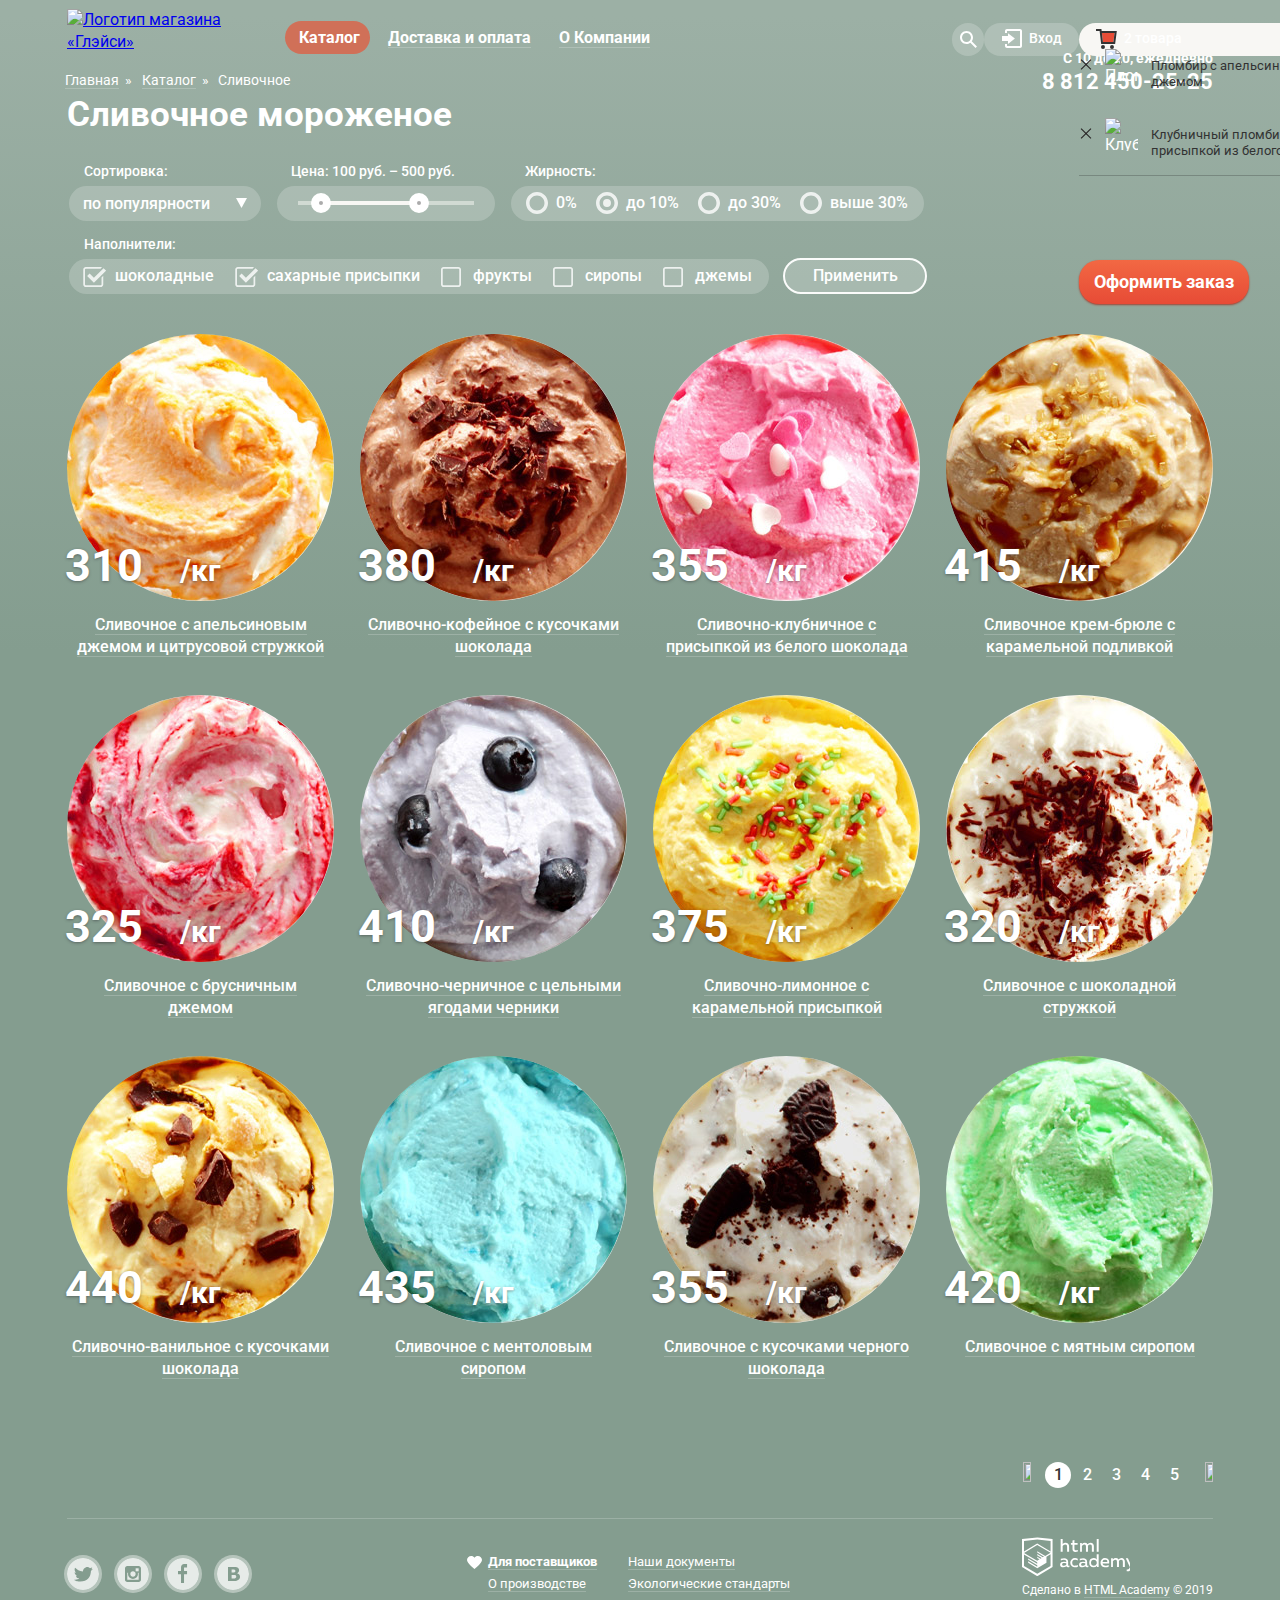
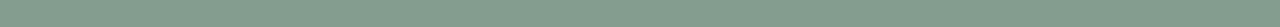
==== commit 1d1ceab5: "test" ====
--- a/gllacy-catalog.html
+++ b/gllacy-catalog.html
@@ -14,7 +14,7 @@
                     <a href="index.html" class="site-logo">
                         <img src="img/logo.svg" width="154" height="64" alt="Логотип магазина «Глэйси»">
                     </a>
-                
+
                     <ul class="site-links">
                         <li class="site-links__item active"><a class="site-links__catalog--active" href="#">Каталог</a>
                             <ul class="site-links__item sub-menu">
@@ -73,25 +73,25 @@
                                         <input type="hidden" name="ice-cream-orange" value="350">
                                         <input type="hidden" name="ice-cream-strawberry" value="450">
                                         <ul class="main-controls__basket-list">
-                                                <li class="basket-list__item">
-                                                    <button class="basket-list__btn--delete" type="button">Удалить</button>
-                                                    <img src="img/icecream-icon-orange.png" width="33" height="33" alt="Пломбир с апельсиновым джемом" class="basket-list__icon">
-                                                    <p class="basket-list__item--name">Пломбир с апельсиновым джемом</p>
-                                                    <p class="basket-list__item--quantity">1,5 кг х <span class="basket-list__item--kg">200 руб.</span></p>
-                                                    <p class="basket-list__item--price">300 руб.</p>
-                                                </li>
-                                                <li class="basket-list__item">
-                                                    <button class="basket-list__btn--delete" type="button">Удалить</button>
-                                                    <img src="img/icecream-icon-strawberry.png" width="33" height="33" alt="Клубничный пломбир с присыпкой 
-                                                    из белого шоколада" class="basket-list__icon">
-                                                    <p class="basket-list__item--name">Клубничный пломбир с присыпкой из белого шоколада</p>
-                                                    <p class="basket-list__item--quantity">1,5 кг х <span class="basket-list__item--kg">300 руб.</span></p>
-                                                    <p class="basket-list__item--price">450 руб.</p>
-                                                </li>
-                                            </ul>
-                                            <p class="main-controls__item--total">Итого: 750 руб.</p>
-                                            <button class="btn main-controls__btn--order" type="submit">Оформить заказ</button>
-                                        </form>
+                                            <li class="basket-list__item">
+                                                <button class="basket-list__btn--delete" type="button">Удалить</button>
+                                                <img src="img/icecream-icon-orange.png" width="33" height="33" alt="Пломбир с апельсиновым джемом" class="basket-list__icon">
+                                                <p class="basket-list__item--name">Пломбир с апельсиновым джемом</p>
+                                                <p class="basket-list__item--quantity">1,5 кг х <span class="basket-list__item--kg">200 руб.</span></p>
+                                                <p class="basket-list__item--price">300 руб.</p>
+                                            </li>
+                                            <li class="basket-list__item">
+                                                <button class="basket-list__btn--delete" type="button">Удалить</button>
+                                                <img src="img/icecream-icon-strawberry.png" width="33" height="33" alt="Клубничный пломбир с присыпкой
+                                                из белого шоколада" class="basket-list__icon">
+                                                <p class="basket-list__item--name">Клубничный пломбир с присыпкой из белого шоколада</p>
+                                                <p class="basket-list__item--quantity">1,5 кг х <span class="basket-list__item--kg">300 руб.</span></p>
+                                                <p class="basket-list__item--price">450 руб.</p>
+                                            </li>
+                                        </ul>
+                                        <p class="main-controls__item--total">Итого: 750 руб.</p>
+                                        <button class="btn main-controls__btn--order" type="submit">Оформить заказ</button>
+                                    </form>
                                 </div>
                             </div>
                         </div>
@@ -114,7 +114,7 @@
                         </div>
                     </div>
                 </div>
-                
+
                 <form class="filters" action="#" method="GET">
                     <h2 class="visually-hidden">Фильтры и сортировка</h2>
                     <div class="filters-first-row">
@@ -128,7 +128,7 @@
                             </select>
                             <svg class="icon-down" xmlns="http://www.w3.org/2000/svg" width="11" height="10" viewBox="0 0 11 10"><path fill="#ffffff" d="M5.5 10L0 0h11"></path></svg>
                         </fieldset>
-                    
+
                         <fieldset class="filters__price">
                             <p class="filters__title filters__title--price">Цена: 100 руб. – 500 руб.</p>
                             <div class="range-background">
@@ -139,8 +139,8 @@
                                 <button class="range-toggle range-toggle-max" type="button"></button>
                             </div>
                         </fieldset>
-                    
-                    
+
+
                         <fieldset class="filters__fat">
                             <p class="filters__title filters__title--fat">Жирность:</p>
                             <div class="filters__fat--background">
@@ -176,7 +176,7 @@
                                         </li>
                                     <li class="filters__fillers--item">
                                         <input type="checkbox" class="checkbox-filter visually-hidden" id="fruits" name="filter-fillers">
-                                        <label class="filters-label" for="fruits">фрукты</label>    
+                                        <label class="filters-label" for="fruits">фрукты</label>
                                         </li>
                                     <li class="filters__fillers--item">
                                         <input type="checkbox" class="checkbox-filter visually-hidden" id="syrup" name="filter-fillers">
@@ -274,7 +274,7 @@
                 <div class="pagination-wrap">
                     <ul class="pagination">
                         <li class="pagination__item"><a aria-label="Предыдущая страница" class="pagination__link pagination__link--previous">
-                            <img src="img/arrow-pagination-left.png" alt="">
+                            <img src="img/arrow-pagination-left.png" width="8" height="12" alt="">
                         </a></li>
                         <li class="pagination__item"><a href="#" class="pagination__link pagination__link--active">1</a></li>
                         <li class="pagination__item"><a href="#" class="pagination__link">2</a></li>
@@ -282,7 +282,7 @@
                         <li class="pagination__item"><a href="#" class="pagination__link">4</a></li>
                         <li class="pagination__item"><a href="#" class="pagination__link">5</a></li>
                         <li class="pagination__item"><a aria-label="Следующая страница" href="#" class="pagination__link pagination__link--next">
-                            <img src="img/arrow-pagination-right.png" alt="">
+                            <img src="img/arrow-pagination-right.png" width="8" height="12" alt="">
                         </a></li>
                     </ul>
                 </div>
@@ -355,7 +355,7 @@
                                 </a>
                             </li>
                         </ul>
-                
+
                     <div class="footer__navigation">
                         <ul class="footer__navigation--left">
                             <li class="footer__navigation_item"><a class="footer__navigation_link" href="#"><span class="site-links__border">Для поставщиков</span></a></li>
@@ -366,12 +366,13 @@
                             <li class="footer__navigation_item"><a class="footer__navigation_link" href="#"><span class="site-links__border">Экологические стандарты</span></a></li>
                         </ul>
                     </div>
-                
+
                     <p class="footer__copyright">
                         <a aria-label="HTML Academy" href="https://htmlacademy.ru/intensive/htmlcss"><img src="img/logo-htmlacademy-small.svg" width="108" height="39" alt="Логотип HTML Academy"></a>
                         <span>Сделано в <a class="htmlacademy" href="https://htmlacademy.ru/intensive/htmlcss"><span class="site-links__border">HTML Academy</span></a> © 2019</span>
-                    </p>                    
-                </footer>   
+                    </p>
+                </footer>
         </div>
+        <!-- test -->
     </body>
-</html>+</html>
--- a/css/style.min.css
+++ b/css/style.min.css
@@ -1 +1 @@
-@-webkit-keyframes bounce{0%{-webkit-transform:translateY(-2000px);transform:translateY(-2000px)}70%{-webkit-transform:translateY(30px);transform:translateY(30px)}90%{-webkit-transform:translateY(-10px);transform:translateY(-10px)}to{-webkit-transform:translateY(0);transform:translateY(0)}}@keyframes bounce{0%{-webkit-transform:translateY(-2000px);transform:translateY(-2000px)}70%{-webkit-transform:translateY(30px);transform:translateY(30px)}90%{-webkit-transform:translateY(-10px);transform:translateY(-10px)}to{-webkit-transform:translateY(0);transform:translateY(0)}}@-webkit-keyframes shake{0%,to{-webkit-transform:translateX(0);transform:translateX(0)}10%,30%,50%,70%,90%{-webkit-transform:translateX(-10px);transform:translateX(-10px)}20%,40%,60%,80%{-webkit-transform:translateX(10px);transform:translateX(10px)}}@keyframes shake{0%,to{-webkit-transform:translateX(0);transform:translateX(0)}10%,30%,50%,70%,90%{-webkit-transform:translateX(-10px);transform:translateX(-10px)}20%,40%,60%,80%{-webkit-transform:translateX(10px);transform:translateX(10px)}}html{-webkit-box-sizing:border-box;box-sizing:border-box}*,::after,::before{-webkit-box-sizing:inherit;box-sizing:inherit}body{margin:0;padding:0;font-family:"Roboto",Arial,sans-serif;font-size:16px;line-height:22px;font-weight:400;color:#fff;background-image:-o-linear-gradient(top,#9cb0a5 1%,#849d8f 40%);background-image:-webkit-gradient(linear,left top,left bottom,color-stop(1%,#9cb0a5),color-stop(40%,#849d8f));background-image:linear-gradient(to bottom,#9cb0a5 1%,#849d8f 40%)}img{width:100%;height:auto}.filters__fat,.filters__fillers,.filters__price,.filters__sorting{border:0;padding:0}.visually-hidden:not(:focus):not(:active),input[type=checkbox].visually-hidden,input[type=radio].visually-hidden{position:absolute;width:1px;height:1px;margin:-1px;border:0;padding:0;white-space:nowrap;-webkit-clip-path:inset(100%);clip-path:inset(100%);clip:rect(0 0 0 0);overflow:hidden}.container{width:1200px;margin:0 auto;padding:0 27px}.site-wrapper{background-color:#849d8f;position:relative}.breadcrumbs,.catalog__list,.filters__fat--list,.filters__fillers--list,.footer__navigation,.footer__navigation--left,.footer__navigation--right,.main-controls,.news-subscription__list,.offer__list,.pagination,.site-links,.site-links__item,.slider__list,.social-list,.sub-menu{list-style:none}.breadcrumbs a,.catalog__list a,.footer__copyright a,.footer__navigation a,.main-contacts a,.pagination a,.site-links a,.social-list a{color:#fff}.address-phone:focus,.address-phone:hover,.breadcrumbs a:focus,.breadcrumbs a:hover,.catalog-item__link:focus,.catalog-item__link:hover,.footer__copyright a:focus,.footer__copyright a:hover,.footer__navigation a:focus,.footer__navigation a:hover,.form-entrance__forgot:focus,.form-entrance__forgot:hover,.form-entrance__registration:focus,.form-entrance__registration:hover,.main-contacts a:focus,.main-contacts a:hover,.social-list a:focus,.social-list a:hover{color:#ffbc9e}.news-blog__description:focus,.news-blog__description:hover{color:#e84d37}.address,.news-blog,.news-blog a,.special{color:#323232}.address a,.address__btn,.basket-list__item--name,.breadcrumbs__item--current a,.breadcrumbs__link,.catalog-item__link,.footer__navigation_link,.form-entrance__btn,.htmlacademy,.main-contacts a,.main-controls__basket,.main-controls__btn--order,.main-controls__login,.main-controls__search,.modal__form--btn,.offer__link,.pagination__item a,.site-links__item a,.slider__list a,.sub-menu__item a,.subscription__button,a.catalog-item__btn{text-decoration:none}.site-wrapper{background-image:url(../img/slide1.png);background-repeat:no-repeat;background-position:top center}.main-navigation{display:-webkit-box;display:-ms-flexbox;display:flex;-webkit-box-align:center;-ms-flex-align:center;align-items:center}.main-navigation--wrap{margin:0 auto}.site-logo{margin-top:9px;margin-right:10px}.site-logo img{width:154px;height:64px}.site-links,.site-links li{font-size:16px;line-height:18px;font-weight:700}.site-links{width:390px;margin:0;padding:0;display:-webkit-box;display:-ms-flexbox;display:flex}.site-links li{color:#fff;position:relative}.site-links__item>a{padding:7px 14px}.site-links__border{border-bottom:1px solid rgba(255,255,255,.2)}.site-links__border:focus,.site-links__border:hover{border-bottom:1px solid rgba(255,188,158,.3)}.site-links__item:hover .site-links__border{border:0}.site-links__item:hover>a:not(.site-links__catalog--active),.site-links__item>a:focus:not(.site-links__catalog--active){background-color:#f7f6f3;color:#323232;border-radius:20px}.site-links__item>a:active{background-color:#ededed;-webkit-box-shadow:inset 0 1px 2px 0 #000;box-shadow:inset 0 1px 2px 0 #000}.site-links__catalog--active::before,.site-links__catalog::before{content:"";width:70px;height:10px;top:20px;right:10px;position:absolute}.sub-menu{background-color:#f8f7f4;margin:0;padding:0;width:143px;border-radius:5px;-webkit-box-shadow:0 20px 15px 1px rgba(0,0,0,.3);box-shadow:0 20px 15px 1px rgba(0,0,0,.3);position:absolute;top:29px;left:-7px;z-index:2;display:none}.sub-menu li:first-child{width:128px;margin-left:7px}.site-links__item:hover .sub-menu,.sub-menu a{display:block}.sub-menu a{color:#323232;font-size:14px;line-height:16px;font-weight:400;padding-left:21px;padding-top:10px;padding-bottom:5px}.sub-menu li:last-child{margin-bottom:8px}.sub-menu p{color:#323232;font-size:14px;line-height:16px;font-weight:700;display:block;padding-left:14px;padding-top:11px;padding-bottom:11px;margin:0;border-bottom:1px solid rgba(0,0,0,.2)}.sub-menu .active a{background-color:#d07058;color:#fff}.active .site-links__catalog--active,.active .site-links__catalog--active:hover{background-color:#d07058;color:#fff;border-radius:20px}.sub-menu__item:hover{background-color:#fbded7}.sub-menu__item:hover:first-child{background-color:#f8f7f4}.sub-menu__item:active{background-color:#f6b5a5}.sub-menu__item:first-child a{font-weight:700}.main-controls{width:244px;padding:0;margin:0 0 0 auto;display:-webkit-box;display:-ms-flexbox;display:flex;-webkit-box-pack:justify;-ms-flex-pack:justify;justify-content:space-between}.main-controls-catalog{width:261px}.main-controls__basket,.main-controls__login,.main-controls__search{color:#fff;font-size:14px;line-height:16px;font-weight:500}.main-controls__item{background-color:rgba(255,255,255,.2);height:33px;border-radius:20px;position:relative;padding:4px 0}.main-controls__search{padding:16px}.main-controls__search::before{content:"";position:absolute;width:17px;height:17px;background-image:url(../img/magnifier.svg);background-repeat:no-repeat;top:8px;left:8px}.main-controls__search--wrap:hover .main-controls__search::before{background-image:url(../img/magnifier-black.svg)}.main-controls__login{padding:14px 17px 14px 45px}.main-controls__basket::before,.main-controls__login::before{content:"";position:absolute;width:21px;height:21px;background-image:url(../img/login.svg);background-repeat:no-repeat;top:6px;left:18px}.basket-wrap .main-controls__item a,.main-controls__item:hover>a,.main-controls__login--wrap:hover>a{color:#323232}.main-controls__login--wrap:hover .main-controls__login::before{background-image:url(../img/login-black.svg);color:#323232}.main-controls__basket{padding:10px 17px 14px 45px}.main-controls__basket::before{background-image:url(../img/basket.svg);left:17px}.main-controls__basket:hover::before{background-image:url(../img/basket-black.svg)}.main-controls__basket--wrap{position:absolute;padding:20px 15px;background-color:#f8f7f4;border-radius:5px;top:36px;left:-420px;width:540px;height:242px;-webkit-box-shadow:0 20px 15px 1px rgba(0,0,0,.3);box-shadow:0 20px 15px 1px rgba(0,0,0,.3);-webkit-box-orient:vertical;-webkit-box-direction:normal;-ms-flex-direction:column;flex-direction:column;display:none;z-index:1}.basket-list__item,.basket-wrap:hover .main-controls__basket--wrap{display:-webkit-box;display:-ms-flexbox;display:flex}.basket-wrap .main-controls__item{background-color:#f8f7f4}.basket-wrap .main-controls__basket::before,.basket-wrap:hover .main-controls__basket::before{background-image:url(../img/basket-red.svg)}.basket-list__item:first-child{margin-bottom:15px}.basket-list__item:last-child{margin-bottom:3px}.basket-list__btn--delete{border:0;background-color:transparent;font-size:0;width:15px;height:16px;position:relative;cursor:pointer;padding:0;margin:7px 0 0}.basket-list__btn--delete::after,.basket-list__btn--delete::before{content:"";width:14px;height:1px;background-color:#231f20;position:absolute;left:0;top:8px;-webkit-transform:rotate(45deg);-ms-transform:rotate(45deg);transform:rotate(45deg)}.basket-list__btn--delete::after{-webkit-transform:rotate(-45deg);-ms-transform:rotate(-45deg);transform:rotate(-45deg)}.basket-list__item img{width:33px;height:33px;margin-left:12px}.basket-list__item--name{color:#323232;font-size:13px;line-height:16px;font-weight:400;margin-top:9px;margin-left:13px;margin-right:11px;width:232px}.basket-list__item--price,.basket-list__item--quantity{color:#323232;font-size:13px;line-height:16px;font-weight:400;margin-top:9px;margin-left:4px}.basket-list__item--price{margin-left:26px}.basket-list__item--kg{color:#999;font-size:13px;line-height:16px;font-weight:400}.basket-list__item--img{display:inline-block;vertical-align:top}.main-controls__btn--order{margin-left:auto;width:170px;height:44px}.main-controls__item--total{color:#323232;font-size:15px;line-height:18px;font-weight:700;margin-left:402px}.main-controls__item:hover{background-color:#f8f7f4}.main-controls__basket-list{padding:0;margin:0;border-bottom:1px solid rgba(0,0,0,.2)}.main-controls__search--background{position:absolute;padding:20px 15px;background-color:#f8f7f4;border-radius:5px;top:36px;left:-309px;width:341px;height:84px;-webkit-box-shadow:0 20px 15px 1px rgba(0,0,0,.3);box-shadow:0 20px 15px 1px rgba(0,0,0,.3);display:none;z-index:1}.form-search__input{width:312px;height:45px;color:#323232;border-radius:5px;border:1px solid #d3d3d3;padding-left:13px;font-size:14px;line-height:24px;font-weight:700}.form-entrance__login--input,.modal__form--field,.modal__form--input,.subscription-input{font-weight:700}.form-entrance__login--input::-webkit-input-placeholder,.form-search__input::-webkit-input-placeholder,.modal__form--field::-webkit-input-placeholder,.modal__form--input::-webkit-input-placeholder,.subscription-input::-webkit-input-placeholder{font-weight:400}.form-entrance__login--input::-moz-placeholder,.form-search__input::-moz-placeholder,.modal__form--field::-moz-placeholder,.modal__form--input::-moz-placeholder,.subscription-input::-moz-placeholder{font-weight:400}.form-entrance__login--input:-ms-input-placeholder,.form-entrance__login--input::-ms-input-placeholder,.form-search__input:-ms-input-placeholder,.form-search__input::-ms-input-placeholder,.modal__form--field:-ms-input-placeholder,.modal__form--field::-ms-input-placeholder,.modal__form--input:-ms-input-placeholder,.modal__form--input::-ms-input-placeholder,.subscription-input:-ms-input-placeholder,.subscription-input::-ms-input-placeholder{font-weight:400}.form-entrance__login--input::placeholder,.form-search__input::placeholder,.modal__form--field::placeholder,.modal__form--input::placeholder,.subscription-input::placeholder{font-weight:400}.main-controls__item:hover .main-controls__login--background,.main-controls__item:hover .main-controls__search--background{display:block}.main-controls__login--background{position:absolute;background-color:#f8f7f4;border-radius:5px;top:36px;left:-182px;width:277px;-webkit-box-shadow:0 20px 15px 1px rgba(0,0,0,.3);box-shadow:0 20px 15px 1px rgba(0,0,0,.3);display:none;z-index:1}.form-entrance__login--input{width:242px;height:45px;color:#323232;border-radius:5px;border:1px solid #d3d3d3;padding-left:13px;font-size:14px;line-height:24px;z-index:1;outline:0}.input-shadow:hover{-webkit-box-shadow:0 0 0 1px #c7c6c5;box-shadow:0 0 0 1px #c7c6c5}.input-shadow:active,.input-shadow:focus{-webkit-box-shadow:0 0 0 1px #8fbdec;box-shadow:0 0 0 1px #8fbdec}.main-controls__login--wrap:hover .login--wrap::before{background-image:url(../img/login-black.svg)}.form-entrance__item{margin:0;padding:0 0 19px}.form-entrance__links,.form-entrance__links--wrap{display:-webkit-box;display:-ms-flexbox;display:flex}.form-entrance__links--wrap{-webkit-box-pack:justify;-ms-flex-pack:justify;justify-content:space-between;margin-bottom:21px}.form-entrance__links{margin:0;padding:0 0 0 20px;-ms-flex-wrap:wrap;flex-wrap:wrap}.form-entrance{padding-left:19px;padding-right:19px;padding-top:20px}.btn{display:inline-block;vertical-align:top;color:#fefefe;font-size:18px;line-height:24px;font-weight:700;border-radius:20px;border:0;background-image:-o-linear-gradient(top,#f26843,#e74b36);background-image:-webkit-gradient(linear,left top,left bottom,from(#f26843),to(#e74b36));background-image:linear-gradient(to bottom,#f26843,#e74b36);-webkit-box-shadow:0 1px 2px 0 #9e4334;box-shadow:0 1px 2px 0 #9e4334}.form-entrance__btn{width:173px;height:45px;border-radius:20px}.btn:hover{background-image:-o-linear-gradient(top,#f58669,#ec6f5e);background-image:-webkit-gradient(linear,left top,left bottom,from(#f58669),to(#ec6f5e));background-image:linear-gradient(to bottom,#f58669,#ec6f5e);-webkit-box-shadow:0 1px 2px 0 #ac1000;box-shadow:0 1px 2px 0 #ac1000}.btn:active,.btn:focus{background-image:-o-linear-gradient(top,#d84732,#e1613e);background-image:-webkit-gradient(linear,left top,left bottom,from(#d84732),to(#e1613e));background-image:linear-gradient(to bottom,#d84732,#e1613e);-webkit-box-shadow:inset 0 1px 2px 0 #952718;box-shadow:inset 0 1px 2px 0 #952718}.form-entrance__forgot,.form-entrance__registration{color:#323232;font-size:13px;line-height:24px;font-weight:400}.form-entrance__forgot{margin-bottom:-3px}.info-wrap{display:-webkit-box;display:-ms-flexbox;display:flex;-webkit-box-orient:vertical;-webkit-box-direction:normal;-ms-flex-direction:column;flex-direction:column}.breadcrumbs{padding:16px 0 0;width:920px;margin:0 0 0 -8px}.no-crumbs{margin-left:auto}.contacts-breadcrumbs{display:-webkit-box;display:-ms-flexbox;display:flex;-webkit-box-pack:justify;-ms-flex-pack:justify;justify-content:space-between}.breadcrumbs__item{font-size:14px;line-height:16px;font-weight:400;display:inline-block}.breadcrumbs__item span{margin-left:6px}.breadcrumbs__item--current{margin-left:5px}.main-contacts{font-size:14px;line-height:16px;font-weight:700}.main-contacts a{font-size:22px;line-height:24px;font-weight:700}.main-contacts p{text-align:right;padding:0;margin:-6px 0 0}.main-contacts p:last-child{margin-top:4px}.slider{position:relative;padding-top:275px;text-align:center;margin-bottom:40px}.slider__list{margin:0;padding:0}.slider__item--title{width:700px;margin:0 auto 27px}.slider-controls{position:absolute;bottom:22px;left:0;z-index:1;font-size:0}.slide{display:none}.slider-controls label{display:inline-block;width:21px;height:21px;margin-right:8px;vertical-align:top;background-color:transparent;border:2px solid #fff;border-radius:50%;cursor:pointer}.slider__list h3{font-size:60px;line-height:60.35px;font-weight:700}.slider__item--btn,.slider__list a{font-size:32px;line-height:44px;font-weight:700;color:#fff}.slider__item--btn{vertical-align:top;text-shadow:0 2px 5px rgba(160,32,11,.76);padding:10px 42px;border-radius:50px;margin-top:4px}#product-1:checked~.site-wrapper{background-color:#849d8f;background-image:url(../img/slide1.png)}#product-2:checked~.site-wrapper{background-color:#8996a6;background-image:url(../img/slide2.png)}#product-3:checked~.site-wrapper{background-color:#9d8b84;background-image:url(../img/slide3.png)}#product-1:checked~.site-wrapper #slide1,#product-2:checked~.site-wrapper #slide2,#product-3:checked~.site-wrapper #slide3{display:block}#product-1:checked~.site-wrapper label[for=product-1],#product-2:checked~.site-wrapper label[for=product-2],#product-3:checked~.site-wrapper label[for=product-3]{background-color:#fff}.ice-cream-list{margin-bottom:7px;margin-left:-13px;margin-right:-13px;padding-top:44px}.offer{margin-bottom:40px}.offer__item,.offer__list{display:-webkit-box;display:-ms-flexbox;display:flex}.offer__list{margin:0;padding:0;-webkit-box-pack:justify;-ms-flex-pack:justify;justify-content:space-between}.offer__item{width:560px;border-radius:15px;padding-top:16px;padding-left:18px;padding-right:20px;-webkit-box-orient:vertical;-webkit-box-direction:normal;-ms-flex-direction:column;flex-direction:column}.offer__description,.offer__title{padding:0;font-size:35px;line-height:41px;font-weight:700;margin:0 0 15px}.offer__description{font-size:18px;line-height:22px;margin:0 0 44px}.offer__link{font-size:18px;line-height:24px;font-weight:700;color:#fff;margin-left:auto;margin-bottom:23px;padding:11px 22px;width:166px}.offer__link--width{width:191px}.bestsellers{width:1172px;margin:0 auto;padding-top:44px}.catalog__item,.catalog__list{display:-webkit-box;display:-ms-flexbox;display:flex}.catalog__list{margin:-6px 0 0;padding:0;-ms-flex-wrap:wrap;flex-wrap:wrap}.catalog__item{position:relative;width:293px;margin-top:-44px;padding-top:6px;-webkit-box-orient:vertical;-webkit-box-direction:normal;-ms-flex-direction:column;flex-direction:column;-webkit-box-align:center;-ms-flex-align:center;align-items:center}.catalog__item.hit::before{content:"";width:61px;height:61px;top:6px;left:13px;background-image:url(../img/hit.png);position:absolute;border-radius:5px}.catalog__item:hover{z-index:2;width:293px;background-color:rgba(255,255,255,.2);border-radius:5px;-webkit-box-shadow:0 20px 5px 1px rgba(0,0,0,.05);box-shadow:0 20px 5px 1px rgba(0,0,0,.05)}.catalog__item img{width:267px;height:267px;border-radius:50%;margin-bottom:13px}.catalog-item__title{padding:0 5px;margin:0 0 9px;text-align:center;font-size:16px;line-height:22px;font-weight:500;width:267px;-webkit-box-ordinal-group:3;-ms-flex-order:2;order:2;z-index:2}.catalog-item__price{margin:0;padding:0;position:absolute;top:215px;left:11px;font-size:45px;line-height:45px;font-weight:700}.catalog-item__price span{text-shadow:0 1px 3px rgba(49,50,53,.5)}.catalog-item__btn{font-size:18px;line-height:24px;font-weight:700;visibility:hidden;-webkit-box-ordinal-group:3;-ms-flex-order:2;order:2;padding:10px 18px;margin-bottom:22px}.catalog__item:hover .catalog-item__btn{visibility:visible}.value,.weight{line-height:45px;font-weight:700}.value{font-size:45px;padding-right:32px}.value::after{content:url(../img/ruble.png);width:29px;height:34px;position:absolute;top:3px;right:43px}.weight{margin-left:5px;font-size:30px}.special{background-color:#eee2c9;background-image:url(../img/background.jpg);margin-top:-37px;margin-bottom:40px;padding-top:26px;padding-left:21px;width:1146px;border-radius:15px}.offer--berry{background-color:#5d1220;background-image:url(../img/berry.jpg)}.offer--choco{background-color:#3d2318;background-image:url(../img/choco-background.jpg)}.special__description{padding:0;margin:0;font-size:24px;line-height:30px;font-weight:500}.special__wrap{display:-webkit-box;display:-ms-flexbox;display:flex;padding-bottom:25px}.special_item--cow,.special_item--eco,.special_item--ice,.special_item--termo{margin:0;font-size:16px;line-height:22px;font-weight:400;width:485px}.special_item--ice{padding:20px 0 0}.special_item--eco{padding:21px 0 0}.special_item--cow{padding:19px 0 0}.special_item--termo{padding:1px 0 0 1px}.special_item--eco::before,.special_item--ice::before{position:absolute;top:7px;left:0;content:url(../img/icecream-small.svg);width:49px;height:49px}.special_item--eco::before{top:95px;content:url(../img/eco.svg)}.special_item--cow::before,.special_item--termo::before{position:absolute;top:8px;left:23px;content:url(../img/cow.svg);width:49px;height:49px}.special_item--termo::before{top:96px;content:url(../img/thermometer.svg)}.special_item--left{position:relative;-ms-flex-wrap:wrap;flex-wrap:wrap;padding-left:56px}.news-subscription-wrap,.special_item--left,.special_item--right{display:-webkit-box;display:-ms-flexbox;display:flex}.special_item--right{position:relative;-ms-flex-wrap:wrap;flex-wrap:wrap;padding-left:79px}.news-subscription-wrap{margin-bottom:39px;-webkit-box-pack:justify;-ms-flex-pack:justify;justify-content:space-between}.news-blog,.subscription{min-height:220px}.news-blog{background-color:#fff;background-image:url(../img/strawberry-background.jpg);width:560px;border-radius:15px;padding-left:20px;padding-top:24px}.subscription,.subscription__wrap{background-color:#f8f7f4;border-radius:15px}.subscription{background-image:url(../img/substrate.png);color:#5a5a5a;width:560px;padding:5px;background-image:-o-repeating-linear-gradient(315deg,#f8f7f4 0,#f8f7f4 7px,#92cdff 7px,#92cdff 14px,#f8f7f4 14px,#f8f7f4 21px,#fe9e90 21px,#fe9e90 28px);background-image:repeating-linear-gradient(135deg,#f8f7f4 0,#f8f7f4 7px,#92cdff 7px,#92cdff 14px,#f8f7f4 14px,#f8f7f4 21px,#fe9e90 21px,#fe9e90 28px)}.subscription__wrap{width:100%;height:100%;padding-top:30px;padding-left:22px;padding-right:10px}.news-blog__title{font-size:16px;line-height:22px;font-weight:500;margin:0;padding:0 0 3px}.news-blog__description{font-size:24px;line-height:30px;font-weight:700;width:320px;display:block;margin-bottom:81px}.address p,.subscription__description{padding:0;font-size:16px;line-height:22px;font-weight:400;margin:0 0 35px}.subscription-input{width:367px;height:45px;color:#999;border-radius:5px;border:1px solid #d3d3d3;padding-left:13px;font-size:16px;line-height:24px;margin-bottom:34px}.subscription__button{width:126px;height:43px;margin-left:10px}.map-address{margin:0 auto;width:1200px;position:relative}.map .pin,.map .shadow{width:80px;height:140px;position:absolute;top:139px;left:266px}.map .shadow{width:182px;height:110px;top:171px;left:302px}.map iframe{position:relative;z-index:2;border:0}.map img{position:absolute;top:0;left:0;z-index:1;margin:0}.address{background-color:#fefefe;position:absolute;top:63px;right:27px;width:302px;border-radius:15px;padding-top:29px;padding-left:25px;z-index:5}.address p{margin:0;font-size:14px;line-height:20px}.address p:nth-child(5){margin-bottom:19px}.address-phone{margin-top:4px;margin-bottom:2px;color:#323232;display:inline-block;vertical-align:top}.address a,.address span,.address__btn{font-size:18px;line-height:24px;font-weight:700}.address__btn{margin-top:24px;margin-bottom:31px;padding-left:28px;padding-top:9px;width:251px;height:44px}.footer{display:-webkit-box;display:-ms-flexbox;display:flex;-webkit-box-pack:justify;-ms-flex-pack:justify;justify-content:space-between;padding:12px 27px 17px}.social-list{padding:0;margin:21px 0 0;width:200px}.social-list__item{display:inline}.social-list__link{display:inline-block;width:32px;height:32px;margin-right:14px;font-size:0;-webkit-box-shadow:0 0 0 3px rgba(255,255,255,.5);box-shadow:0 0 0 3px rgba(255,255,255,.5);border-radius:50%;opacity:.8;vertical-align:baseline}.social-list__link:hover{-webkit-box-shadow:0 0 0 3px rgba(255,255,255,.7);box-shadow:0 0 0 3px rgba(255,255,255,.7);opacity:1}.social-list__link:active path{fill:#e9e9e9}.social-list__link:active,.social-list__link:focus{-webkit-box-shadow:0 0 0 3px rgba(255,255,255,.7);box-shadow:0 0 0 3px rgba(255,255,255,.7);opacity:1}.footer__navigation{padding:0;display:-webkit-box;display:-ms-flexbox;display:flex;margin:0 0 0 -31px;width:400px}.footer__copyright{margin:0;padding:0}.footer__navigation--right{padding:0;margin-left:31px}.footer__navigation_item{font-size:13px;line-height:18px;font-weight:400}.footer__navigation_item:first-child{margin-bottom:4px}.footer__navigation--left{position:relative;padding:0;margin-left:59px}.footer__navigation--left .footer__navigation_item:first-child{font-weight:700}.footer__navigation--left .footer__navigation_item:first-child::before{content:url(../img/heart.svg);width:15px;height:13px;position:absolute;left:-21px;top:3px}.footer__copyright{font-size:12px;line-height:18px;font-weight:400;display:-webkit-box;display:-ms-flexbox;display:flex;-webkit-box-orient:vertical;-webkit-box-direction:normal;-ms-flex-direction:column;flex-direction:column}.footer__copyright img{width:108px;height:39px}.page-title{font-size:35px;line-height:41px;font-weight:700;-webkit-box-ordinal-group:2;-ms-flex-order:1;order:1;margin:0 0 28px}.filters{-webkit-box-orient:vertical;-webkit-box-direction:normal;-ms-flex-direction:column;flex-direction:column}.filters,.filters-first-row,.filters-second-row{display:-webkit-box;display:-ms-flexbox;display:flex}.filters__title{font-size:14px;line-height:16px;font-weight:500;color:#fff;margin:0 0 7px 15px}.filters__select{font-size:16px;font-weight:500}.filters__btn,.filters__fat,.filters__fillers{font-size:16px;line-height:18px;font-weight:500}.filters__sorting{position:relative}.filters__select{border:0;background-color:rgba(255,255,255,.2);border-radius:20px;color:#fff;-webkit-appearance:none;-moz-appearance:none;appearance:none;padding-left:14px;padding-right:32px;height:35px;line-height:normal}.filters__select:focus,.filters__select:hover{color:#323232}.filters__select::-ms-expand{display:none}.icon-down{position:absolute;right:14px;top:35px;z-index:1;pointer-events:none;-webkit-box-sizing:border-box;box-sizing:border-box}.filters__select:focus+.icon-down path,.filters__select:hover+.icon-down path{fill:#323232}.filters__title--price{padding-left:11px}.range-background{background-color:rgba(255,255,255,.2);border-radius:20px;width:218px;height:35px;margin-left:12px;position:relative}.bar,.scale{width:176px;height:4px;background-color:#d1dad3;position:absolute;top:15px;left:21px}.bar{width:98px;background-color:#f8f7f4;top:0;left:23px}.range-toggle{border-radius:50%;background-color:#ababab;width:20px;height:20px;position:absolute;border:8px solid #fff;cursor:pointer;top:7px;padding:0}.range-toggle:hover{border:9px solid #fff;width:22px;height:22px;top:6px}.range-toggle-min{left:34px}.range-toggle-min:hover{left:33px}.range-toggle-max{left:132px}.range-toggle-max:hover{left:131px}.filters__fat--list{margin:0;padding:0}.filters__title--fat{margin-left:26px}.filters__fat--background{background-color:rgba(255,255,255,.2);border-radius:20px;width:413px;height:35px;margin-left:12px;position:relative}.filters__fat{position:relative}.filters__fat--item{padding-left:45px;padding-top:8px;display:inline-block;vertical-align:top;position:relative;cursor:pointer}.filters__fat--list label::before{content:"";position:absolute;width:22px;height:22px;background-image:url(../img/radio-off.svg);background-repeat:no-repeat;opacity:.8;top:6px;left:15px}.radio-filter:checked~label::before{content:"";position:absolute;width:25px;height:25px;background-image:url(../img/radio-on.svg);background-repeat:no-repeat;opacity:.8;top:6px;left:15px}.filters__fat--item:hover label::before{opacity:1}.filters__fat--item:disabled~label::before{opacity:.4}.checkbox-filter:focus~label,.radio-filter:focus~label{-webkit-box-shadow:0 0 0 2px #7ba6cc;box-shadow:0 0 0 2px #7ba6cc}.filters-label{cursor:pointer}.filters__fillers{margin-top:15px}.filters__fillers--list{display:-webkit-box;display:-ms-flexbox;display:flex;padding:0;margin:16px 0 0}.filters__fillers--item{margin-top:8px;padding-left:46px;padding-right:7px;display:inline-block;vertical-align:top;position:relative}.filters-submit,.filters__fillers--background{background-color:rgba(255,255,255,.2);border-radius:20px}.filters__fillers--background{width:700px;height:35px;margin-top:-9px;position:relative}.filters-submit{border:2px solid #fbfcfb;width:144px;margin-top:37px;margin-left:12px;color:#fff;font-weight:500;word-break:break-all}.filters-submit:hover{border:2px solid #fbfcfb;background-color:#fbfcfb;color:#323232}.filters-submit:active{border:0;-webkit-box-shadow:inset 0 1px 2px 0 #000;box-shadow:inset 0 1px 2px 0 #000;background-color:#eaeaea;color:#323232}.filters-second-row{margin-bottom:40px}.filters__fillers--list label::before{content:"";position:absolute;width:23px;height:23px;background-image:url(../img/checkbox-off.svg);opacity:.8;background-repeat:no-repeat;left:14px}.filters__fillers--item:hover label::before{opacity:1}.checkbox-filter:checked~label::before{background-image:url(../img/checkbox-on.svg)}.checkbox-filter:disabled~label::before{opacity:.4}.footer-catalog{border-top:1px solid rgba(255,255,255,.2);padding:18px 0}.pagination,.pagination-wrap{display:-webkit-box;display:-ms-flexbox;display:flex}.pagination-wrap{-webkit-box-pack:end;-ms-flex-pack:end;justify-content:flex-end}.pagination{margin:0 0 30px;width:188px;padding:0 0 0 20px;position:relative}.pagination__item{font-size:16px;line-height:18px;font-weight:500}.pagination__link:not(.pagination__link--next):not(.pagination__link--previous){width:26px;line-height:26px;display:inline-block;vertical-align:top;border-radius:50px;text-align:center;margin-right:3px}.pagination__link--next,.pagination__link--previous{line-height:28px;display:inline-block;vertical-align:top;border-radius:50px;text-align:center;width:9px;position:absolute}.pagination__link--next{padding-left:1px;right:0}.pagination__link--previous{padding-right:1px;left:-2px;top:0}.pagination__link.pagination__link--active{background-color:#fff;color:#323232}.pagination__link:focus:not(.pagination__link--active):not(.pagination__link--next):not(.pagination__link--previous),.pagination__link:hover:not(.pagination__link--active):not(.pagination__link--next):not(.pagination__link--previous){background-color:rgba(255,255,255,.2);border-radius:50%}.pagination__link:active:not(.pagination__link--active):not(.pagination__link--next):not(.pagination__link--previous){background-color:#fff;color:#323232}.modal{width:477px;background-color:#f8f7f4;margin-left:-237px;top:337px;left:50%;border-radius:10px;padding:15px;display:none;position:fixed;z-index:5}.modal-show{display:block;-webkit-animation:bounce .6s;animation:bounce .6s}.modal-wrap{position:fixed;z-index:5;top:0;left:0;width:100%;height:100%;background-color:rgba(0,0,0,.3);display:none}.modal-wrap__show{display:block}.modal-error{-webkit-animation:shake .6s;animation:shake .6s}.modal__title{color:#323232;font-size:24px;line-height:28px;font-weight:500;padding:0;margin:3px 0 18px 8px}.modal__btn-close{position:absolute;top:16px;right:16px;width:18px;height:17px;border:0;background:0 0;background-image:url(../img/Х-big.svg);cursor:pointer}.modal__form--field,.modal__form--input{width:267px;height:44px;margin-bottom:20px;margin-left:9px;border-radius:5px;border:1px solid #d3d3d3;padding-left:13px}.modal__form--field{width:428px;height:155px;padding-top:11px;margin-bottom:18px;resize:none}.modal__form--btn{margin-left:298px;margin-bottom:13px;width:140px;height:45px}+@-webkit-keyframes bounce{0%{-webkit-transform:translateY(-2000px);transform:translateY(-2000px)}70%{-webkit-transform:translateY(30px);transform:translateY(30px)}90%{-webkit-transform:translateY(-10px);transform:translateY(-10px)}to{-webkit-transform:translateY(0);transform:translateY(0)}}@keyframes bounce{0%{-webkit-transform:translateY(-2000px);transform:translateY(-2000px)}70%{-webkit-transform:translateY(30px);transform:translateY(30px)}90%{-webkit-transform:translateY(-10px);transform:translateY(-10px)}to{-webkit-transform:translateY(0);transform:translateY(0)}}@-webkit-keyframes shake{0%,to{-webkit-transform:translateX(0);transform:translateX(0)}10%,30%,50%,70%,90%{-webkit-transform:translateX(-10px);transform:translateX(-10px)}20%,40%,60%,80%{-webkit-transform:translateX(10px);transform:translateX(10px)}}@keyframes shake{0%,to{-webkit-transform:translateX(0);transform:translateX(0)}10%,30%,50%,70%,90%{-webkit-transform:translateX(-10px);transform:translateX(-10px)}20%,40%,60%,80%{-webkit-transform:translateX(10px);transform:translateX(10px)}}html{-webkit-box-sizing:border-box;box-sizing:border-box}*,::after,::before{-webkit-box-sizing:inherit;box-sizing:inherit}body{margin:0;padding:0;font-family:"Roboto",Arial,sans-serif;font-size:16px;line-height:22px;font-weight:400;color:#fff;background-image:-o-linear-gradient(top,#9cb0a5 1%,#849d8f 40%);background-image:-webkit-gradient(linear,left top,left bottom,color-stop(1%,#9cb0a5),color-stop(40%,#849d8f));background-image:linear-gradient(to bottom,#9cb0a5 1%,#849d8f 40%)}img{width:100%;height:auto}.filters__fat,.filters__fillers,.filters__price,.filters__sorting{border:0;padding:0}.visually-hidden:not(:focus):not(:active),input[type=checkbox].visually-hidden,input[type=radio].visually-hidden{position:absolute;width:1px;height:1px;margin:-1px;border:0;padding:0;white-space:nowrap;-webkit-clip-path:inset(100%);clip-path:inset(100%);clip:rect(0 0 0 0);overflow:hidden}.container{width:1200px;margin:0 auto;padding:0 27px}.site-wrapper{background-color:#849d8f;position:relative}.breadcrumbs,.catalog__list,.filters__fat--list,.filters__fillers--list,.footer__navigation,.footer__navigation--left,.footer__navigation--right,.main-controls,.news-subscription__list,.offer__list,.pagination,.site-links,.site-links__item,.slider__list,.social-list,.sub-menu{list-style:none}.breadcrumbs a,.catalog__list a,.footer__copyright a,.footer__navigation a,.main-contacts a,.pagination a,.site-links a,.social-list a{color:#fff}.address-phone:focus,.address-phone:hover,.breadcrumbs a:focus,.breadcrumbs a:hover,.catalog-item__link:focus,.catalog-item__link:hover,.footer__copyright a:focus,.footer__copyright a:hover,.footer__navigation a:focus,.footer__navigation a:hover,.form-entrance__forgot:focus,.form-entrance__forgot:hover,.form-entrance__registration:focus,.form-entrance__registration:hover,.main-contacts a:focus,.main-contacts a:hover,.social-list a:focus,.social-list a:hover{color:#ffbc9e}.news-blog__description:focus,.news-blog__description:hover{color:#e84d37}.address,.news-blog,.news-blog a,.special{color:#323232}.address a,.address__btn,.basket-list__item--name,.breadcrumbs__item--current a,.breadcrumbs__link,.catalog-item__link,.footer__navigation_link,.form-entrance__btn,.htmlacademy,.main-contacts a,.main-controls__basket,.main-controls__btn--order,.main-controls__login,.main-controls__search,.modal__form--btn,.offer__link,.pagination__item a,.site-links__item a,.slider__list a,.sub-menu__item a,.subscription__button,a.catalog-item__btn{text-decoration:none}.site-wrapper{background-image:url(../img/slide1.png);background-repeat:no-repeat;background-position:top center}.main-navigation{display:-webkit-box;display:-ms-flexbox;display:flex;-webkit-box-align:center;-ms-flex-align:center}.main-navigation--wrap{margin:0 auto}.site-logo{margin-top:9px;margin-right:10px}.site-logo img{width:154px;height:64px}.site-links,.site-links>li{font-size:16px;line-height:18px;font-weight:700}.site-links{width:720px;margin:29px 0 0;padding:0}.site-links>li{color:#fff;position:relative;display:inline-block}.site-links__item>a{padding:7px 10px 7px 14px}.site-links__border{border-bottom:1px solid rgba(255,255,255,.2)}.site-links__border:focus,.site-links__border:hover{border-bottom:1px solid rgba(255,188,158,.3)}.site-links__item:hover .site-links__border{border:0}.site-links__item:hover>a:not(.site-links__catalog--active),.site-links__item>a:focus:not(.site-links__catalog--active){background-color:#f7f6f3;color:#323232;border-radius:20px}.site-links__item>a:active{background-color:#ededed;-webkit-box-shadow:inset 0 1px 2px 0 #000;box-shadow:inset 0 1px 2px 0 #000}.site-links__catalog--active::before,.site-links__catalog::before{content:"";width:70px;height:10px;top:20px;right:10px;position:absolute}.sub-menu{background-color:#f8f7f4;margin:0;padding:0;width:143px;border-radius:5px;-webkit-box-shadow:0 20px 15px 1px rgba(0,0,0,.3);box-shadow:0 20px 15px 1px rgba(0,0,0,.3);position:absolute;top:29px;left:-7px;z-index:2;display:none}.sub-menu li:first-child{width:128px;margin-left:7px}.site-links__item:hover .sub-menu,.sub-menu a{display:block}.sub-menu a{color:#323232;font-size:14px;line-height:16px;font-weight:400;padding-left:21px;padding-top:10px;padding-bottom:5px}.sub-menu li:last-child{margin-bottom:8px}.sub-menu p{color:#323232;font-size:14px;line-height:16px;font-weight:700;display:block;padding-left:14px;padding-top:11px;padding-bottom:11px;margin:0;border-bottom:1px solid rgba(0,0,0,.2)}.sub-menu .active a{background-color:#d07058;color:#fff}.active .site-links__catalog--active,.active .site-links__catalog--active:hover{background-color:#d07058;color:#fff;border-radius:20px}.sub-menu__item:hover{background-color:#fbded7}.sub-menu__item:hover:first-child{background-color:#f8f7f4}.sub-menu__item:active{background-color:#f6b5a5}.sub-menu__item:first-child a{font-weight:700}.main-controls{width:244px;padding:0;margin:23px 0 0 auto;display:-webkit-box;display:-ms-flexbox;display:flex;-webkit-box-pack:justify;-ms-flex-pack:justify;justify-content:space-between}.main-controls-catalog{width:261px}.main-controls__basket,.main-controls__login,.main-controls__search{color:#fff;font-size:14px;line-height:16px;font-weight:500}.main-controls__item{background-color:rgba(255,255,255,.2);height:33px;border-radius:20px;position:relative;padding:4px 0}.main-controls__search{padding:16px}.main-controls__search::before{content:"";position:absolute;width:17px;height:17px;background-image:url(../img/magnifier.svg);background-repeat:no-repeat;top:8px;left:8px}.main-controls__search--wrap:hover .main-controls__search::before{background-image:url(../img/magnifier-black.svg)}.main-controls__login{padding:14px 17px 14px 45px}.main-controls__basket::before,.main-controls__login::before{content:"";position:absolute;width:21px;height:21px;background-image:url(../img/login.svg);background-repeat:no-repeat;top:6px;left:18px}.main-controls__item:hover>a,.main-controls__login--wrap:hover>a{color:#323232}.main-controls__login--wrap:hover .main-controls__login::before{background-image:url(../img/login-black.svg);color:#323232}.main-controls__basket{padding:10px 17px 14px 45px}.main-controls__basket::before{background-image:url(../img/basket.svg);left:17px}.main-controls__basket:hover::before{background-image:url(../img/basket-black.svg)}.main-controls__basket--wrap.one.two{position:absolute;padding:20px 15px;background-color:#f8f7f4;border-radius:5px;top:36px;left:-420px;width:540px;height:242px;-webkit-box-shadow:0 20px 15px 1px rgba(0,0,0,.3);box-shadow:0 20px 15px 1px rgba(0,0,0,.3);-webkit-box-orient:vertical;-webkit-box-direction:normal;-ms-flex-direction:column;flex-direction:column;display:none;z-index:1}.basket-list__item,.basket-wrap:hover .main-controls__basket--wrap,.main-controls__basket--wrap.one.two{display:-webkit-box;display:-ms-flexbox;display:flex}.basket-wrap .main-controls__item{background-color:#f8f7f4}.basket-wrap .main-controls__basket::before,.basket-wrap:hover .main-controls__basket::before{background-image:url(../img/basket-red.svg)}.basket-list__item:first-child{margin-bottom:15px}.basket-list__item:last-child{margin-bottom:3px}.basket-list__btn--delete{border:0;background-color:transparent;font-size:0;width:15px;height:16px;position:relative;cursor:pointer;padding:0;margin:7px 0 0}.basket-list__btn--delete::after,.basket-list__btn--delete::before{content:"";width:14px;height:1px;background-color:#231f20;position:absolute;left:0;top:8px;-webkit-transform:rotate(45deg);-ms-transform:rotate(45deg);transform:rotate(45deg)}.basket-list__btn--delete::after{-webkit-transform:rotate(-45deg);-ms-transform:rotate(-45deg);transform:rotate(-45deg)}.basket-list__item img{width:33px;height:33px;margin-left:12px}.basket-list__item--name{color:#323232;font-size:13px;line-height:16px;font-weight:400;margin-top:9px;margin-left:13px;margin-right:11px;width:232px}.basket-list__item--price,.basket-list__item--quantity{color:#323232;font-size:13px;line-height:16px;font-weight:400;margin-top:9px;margin-left:4px}.basket-list__item--price{margin-left:26px}.basket-list__item--kg{color:#999;font-size:13px;line-height:16px;font-weight:400}.basket-list__item--img{display:inline-block;vertical-align:top}.main-controls__btn--order{margin-left:auto;width:170px;height:44px}.main-controls__item--total{color:#323232;font-size:15px;line-height:18px;font-weight:700;margin-left:402px}.main-controls__item:hover{background-color:#f8f7f4}.main-controls__basket-list{padding:0;margin:0;border-bottom:1px solid rgba(0,0,0,.2)}.main-controls__search--background{position:absolute;padding:20px 15px;background-color:#f8f7f4;border-radius:5px;top:36px;left:-309px;width:341px;height:84px;-webkit-box-shadow:0 20px 15px 1px rgba(0,0,0,.3);box-shadow:0 20px 15px 1px rgba(0,0,0,.3);display:none;z-index:1}.form-search__input{width:312px;height:45px;color:#323232;border-radius:5px;border:1px solid #d3d3d3;padding-left:13px;font-size:14px;line-height:24px;font-weight:700}.form-entrance__login--input,.modal__form--field,.modal__form--input,.subscription-input{font-weight:700}.form-entrance__login--input::-webkit-input-placeholder,.form-search__input::-webkit-input-placeholder,.modal__form--field::-webkit-input-placeholder,.modal__form--input::-webkit-input-placeholder,.subscription-input::-webkit-input-placeholder{font-weight:400}.form-entrance__login--input::-moz-placeholder,.form-search__input::-moz-placeholder,.modal__form--field::-moz-placeholder,.modal__form--input::-moz-placeholder,.subscription-input::-moz-placeholder{font-weight:400}.form-entrance__login--input:-ms-input-placeholder,.form-entrance__login--input::-ms-input-placeholder,.form-search__input:-ms-input-placeholder,.form-search__input::-ms-input-placeholder,.modal__form--field:-ms-input-placeholder,.modal__form--field::-ms-input-placeholder,.modal__form--input:-ms-input-placeholder,.modal__form--input::-ms-input-placeholder,.subscription-input:-ms-input-placeholder,.subscription-input::-ms-input-placeholder{font-weight:400}.form-entrance__login--input::placeholder,.form-search__input::placeholder,.modal__form--field::placeholder,.modal__form--input::placeholder,.subscription-input::placeholder{font-weight:400}.main-controls__item:hover .main-controls__login--background,.main-controls__item:hover .main-controls__search--background{display:block}.main-controls__login--background{position:absolute;background-color:#f8f7f4;border-radius:5px;top:36px;left:-182px;width:277px;-webkit-box-shadow:0 20px 15px 1px rgba(0,0,0,.3);box-shadow:0 20px 15px 1px rgba(0,0,0,.3);display:none;z-index:1}.form-entrance__login--input{width:242px;height:45px;color:#323232;border-radius:5px;border:1px solid #d3d3d3;padding-left:13px;font-size:14px;line-height:24px;z-index:1;outline:0}.input-shadow:hover{-webkit-box-shadow:0 0 0 1px #c7c6c5;box-shadow:0 0 0 1px #c7c6c5}.input-shadow:active,.input-shadow:focus{-webkit-box-shadow:0 0 0 1px #8fbdec;box-shadow:0 0 0 1px #8fbdec}.main-controls__login--wrap:hover .login--wrap::before{background-image:url(../img/login-black.svg)}.form-entrance__item{margin:0;padding:0 0 19px}.form-entrance__links,.form-entrance__links--wrap{display:-webkit-box;display:-ms-flexbox;display:flex}.form-entrance__links--wrap{-webkit-box-pack:justify;-ms-flex-pack:justify;justify-content:space-between;margin-bottom:21px}.form-entrance__links{margin:0;padding:0 0 0 20px;-ms-flex-wrap:wrap;flex-wrap:wrap}.form-entrance{padding-left:19px;padding-right:19px;padding-top:20px}.btn{display:inline-block;vertical-align:top;color:#fefefe;font-size:18px;line-height:24px;font-weight:700;border-radius:20px;border:0;background-image:-o-linear-gradient(top,#f26843,#e74b36);background-image:-webkit-gradient(linear,left top,left bottom,from(#f26843),to(#e74b36));background-image:linear-gradient(to bottom,#f26843,#e74b36);-webkit-box-shadow:0 1px 2px 0 #9e4334;box-shadow:0 1px 2px 0 #9e4334}.form-entrance__btn{width:173px;height:45px;border-radius:20px}.btn:hover{background-image:-o-linear-gradient(top,#f58669,#ec6f5e);background-image:-webkit-gradient(linear,left top,left bottom,from(#f58669),to(#ec6f5e));background-image:linear-gradient(to bottom,#f58669,#ec6f5e);-webkit-box-shadow:0 1px 2px 0 #ac1000;box-shadow:0 1px 2px 0 #ac1000}.btn:active,.btn:focus{background-image:-o-linear-gradient(top,#d84732,#e1613e);background-image:-webkit-gradient(linear,left top,left bottom,from(#d84732),to(#e1613e));background-image:linear-gradient(to bottom,#d84732,#e1613e);-webkit-box-shadow:inset 0 1px 2px 0 #952718;box-shadow:inset 0 1px 2px 0 #952718}.form-entrance__forgot,.form-entrance__registration{color:#323232;font-size:13px;line-height:24px;font-weight:400}.form-entrance__forgot{margin-bottom:-3px}.info-wrap{display:-webkit-box;display:-ms-flexbox;display:flex;-webkit-box-orient:vertical;-webkit-box-direction:normal;-ms-flex-direction:column;flex-direction:column}.breadcrumbs{padding:16px 0 0;width:920px;margin:0 0 0 -8px}.no-crumbs{margin-left:auto}.contacts-breadcrumbs{display:-webkit-box;display:-ms-flexbox;display:flex;-webkit-box-pack:justify;-ms-flex-pack:justify;justify-content:space-between}.breadcrumbs__item{font-size:14px;line-height:16px;font-weight:400;display:inline-block;vertical-align:top}.breadcrumbs__item span{margin-left:6px}.breadcrumbs__item--current{margin-left:5px}.main-contacts{font-size:14px;line-height:16px;font-weight:700}.main-contacts a{font-size:22px;line-height:24px;font-weight:700}.main-contacts p{text-align:right;padding:0;margin:-6px 0 0}.main-contacts p:last-child{margin-top:4px}.slider{position:relative;padding-top:275px;text-align:center;margin-bottom:40px}.slider__list{margin:0;padding:0}.slider__item--title{width:700px;margin:0 auto 27px}.slider-controls{position:absolute;bottom:22px;left:0;z-index:1;font-size:0}.slide{display:none}.slider-controls label{display:inline-block;width:21px;height:21px;margin-right:8px;vertical-align:top;background-color:transparent;border:2px solid #fff;border-radius:50%;cursor:pointer}.slider__list h3{font-size:60px;line-height:60.35px;font-weight:700}.slider__item--btn,.slider__list a{font-size:32px;line-height:44px;font-weight:700;color:#fff}.slider__item--btn{vertical-align:top;text-shadow:0 2px 5px rgba(160,32,11,.76);padding:10px 42px;border-radius:50px;margin-top:4px}#product-1:checked~.site-wrapper{background-color:#849d8f;background-image:url(../img/slide1.png)}#product-2:checked~.site-wrapper{background-color:#8996a6;background-image:url(../img/slide2.png)}#product-3:checked~.site-wrapper{background-color:#9d8b84;background-image:url(../img/slide3.png)}#product-1:checked~.site-wrapper #slide1,#product-2:checked~.site-wrapper #slide2,#product-3:checked~.site-wrapper #slide3{display:block}#product-1:checked~.site-wrapper label[for=product-1],#product-2:checked~.site-wrapper label[for=product-2],#product-3:checked~.site-wrapper label[for=product-3]{background-color:#fff}.ice-cream-list{margin-bottom:7px;margin-left:-13px;margin-right:-13px;padding-top:44px}.offer{margin-bottom:40px}.offer__item,.offer__list{display:-webkit-box;display:-ms-flexbox;display:flex}.offer__list{margin:0;padding:0;-webkit-box-pack:justify;-ms-flex-pack:justify;justify-content:space-between}.offer__item{width:560px;border-radius:15px;padding-top:16px;padding-left:18px;padding-right:20px;-webkit-box-orient:vertical;-webkit-box-direction:normal;-ms-flex-direction:column;flex-direction:column}.offer__description,.offer__title{padding:0;font-size:35px;line-height:41px;font-weight:700;margin:0 0 15px}.offer__description{font-size:18px;line-height:22px;margin:0 0 44px}.offer__link{font-size:18px;line-height:24px;font-weight:700;color:#fff;margin-left:auto;margin-bottom:23px;padding:11px 22px;width:166px}.offer__link--width{width:191px}.bestsellers{width:1172px;margin:0 auto;padding-top:44px}.catalog__item,.catalog__list{display:-webkit-box;display:-ms-flexbox;display:flex}.catalog__list{margin:-6px 0 0;padding:0;-ms-flex-wrap:wrap;flex-wrap:wrap}.catalog__item{position:relative;width:293px;margin-top:-44px;padding-top:6px;-webkit-box-orient:vertical;-webkit-box-direction:normal;-ms-flex-direction:column;flex-direction:column;-webkit-box-align:center;-ms-flex-align:center;align-items:center}.catalog__item.hit::before{content:"";width:61px;height:61px;top:6px;left:13px;background-image:url(../img/hit.png);position:absolute;border-radius:5px}.catalog__item:hover{z-index:2;width:293px;background-color:rgba(255,255,255,.2);border-radius:5px;-webkit-box-shadow:0 20px 5px 1px rgba(0,0,0,.05);box-shadow:0 20px 5px 1px rgba(0,0,0,.05)}.catalog__item img{width:267px;height:267px;border-radius:50%;margin-bottom:13px}.catalog-item__title{padding:0 5px;margin:0 0 9px;text-align:center;font-size:16px;line-height:22px;font-weight:500;width:267px;-webkit-box-ordinal-group:3;-ms-flex-order:2;order:2;z-index:2}.catalog-item__price{margin:0;padding:0;position:absolute;top:215px;left:11px;font-size:45px;line-height:45px;font-weight:700}.catalog-item__price span{text-shadow:0 1px 3px rgba(49,50,53,.5)}.catalog-item__btn{font-size:18px;line-height:24px;font-weight:700;visibility:hidden;-webkit-box-ordinal-group:3;-ms-flex-order:2;order:2;padding:10px 18px;margin-bottom:22px}.catalog__item:hover .catalog-item__btn{visibility:visible}.value,.weight{line-height:45px;font-weight:700}.value{font-size:45px;padding-right:32px}.value::after{content:url(../img/ruble.png);width:29px;height:34px;position:absolute;top:3px;right:43px}.weight{margin-left:5px;font-size:30px}.special{background-color:#eee2c9;background-image:url(../img/background.jpg);margin-top:-37px;margin-bottom:40px;padding-top:21px;padding-left:21px;padding-right:0;width:1146px;border-radius:15px}.offer--berry{background-color:#5d1220;background-image:url(../img/berry.jpg)}.offer--choco{background-color:#3d2318;background-image:url(../img/choco-background.jpg);background-position-x:center}.special__description{padding:0;margin:0;font-size:24px;line-height:30px;font-weight:500}.special__wrap{display:-webkit-box;display:-ms-flexbox;display:flex;padding-bottom:25px}.special_item--cow,.special_item--eco,.special_item--ice,.special_item--termo{margin:0;font-size:16px;line-height:22px;font-weight:400;width:537px}.special_item--cow,.special_item--termo{width:535px}.special_item--termo{padding:0 0 0 59px}.special_item--ice{padding:22px 0 0 55px;background:url(../img/icecream-small.svg) no-repeat top 9px left}.special_item--eco{padding:22px 0 0 55px;background:url(../img/eco.svg) no-repeat top 9px left}.special_item--cow{padding:19px 0 0 59px;background:url(../img/cow.svg) no-repeat top 7px left}.special_item--termo{background:url(../img/thermometer.svg) no-repeat top 7px left}.special_item--left,.special_item--right{position:relative;display:-webkit-box;display:-ms-flexbox;display:flex;-ms-flex-wrap:wrap;flex-wrap:wrap}.news-subscription-wrap{margin-bottom:39px;display:-webkit-box;display:-ms-flexbox;display:flex;-webkit-box-pack:justify;-ms-flex-pack:justify;justify-content:space-between}.news-blog,.subscription{min-height:220px}.news-blog{background-color:#fff;background-image:url(../img/strawberry-background.jpg);width:560px;border-radius:15px;padding-left:20px;padding-top:24px}.subscription,.subscription__wrap{background-color:#f8f7f4;border-radius:15px}.subscription{background-image:url(../img/substrate.png);color:#5a5a5a;width:560px;padding:5px;background-image:-o-repeating-linear-gradient(315deg,#f8f7f4 0,#f8f7f4 7px,#92cdff 7px,#92cdff 14px,#f8f7f4 14px,#f8f7f4 21px,#fe9e90 21px,#fe9e90 28px);background-image:repeating-linear-gradient(135deg,#f8f7f4 0,#f8f7f4 7px,#92cdff 7px,#92cdff 14px,#f8f7f4 14px,#f8f7f4 21px,#fe9e90 21px,#fe9e90 28px)}.subscription__wrap{width:100%;height:100%;padding-top:30px;padding-left:22px;padding-right:10px}.news-blog__title{font-size:16px;line-height:22px;font-weight:500;margin:0;padding:0 0 3px}.news-blog__description{font-size:24px;line-height:30px;font-weight:700;width:320px;display:block;margin-bottom:81px}.address p,.subscription__description{padding:0;font-size:16px;line-height:22px;font-weight:400;margin:0 0 35px}.subscription-input{width:367px;height:45px;color:#999;border-radius:5px;border:1px solid #d3d3d3;padding-left:13px;font-size:16px;line-height:24px;margin-bottom:34px}.subscription__button{width:126px;height:43px;margin-left:10px}.map-address{margin:0 auto;width:1200px;position:relative}.map .pin,.map .shadow{width:80px;height:140px;position:absolute;top:139px;left:266px}.map .shadow{width:182px;height:110px;top:171px;left:302px}.map iframe{position:relative;z-index:2;border:0}.map img{position:absolute;top:0;left:0;z-index:1;margin:0}.address{background-color:#fefefe;position:absolute;top:63px;right:27px;width:302px;border-radius:15px;padding-top:29px;padding-left:25px;z-index:5}.address p{margin:0;font-size:14px;line-height:20px}.address p:nth-child(5){margin-bottom:19px}.address-phone{margin-top:4px;margin-bottom:2px;color:#323232;display:inline-block;vertical-align:top}.address a,.address span,.address__btn{font-size:18px;line-height:24px;font-weight:700}.address__btn{margin-top:24px;margin-bottom:31px;padding-left:28px;padding-top:9px;width:251px;height:44px}.footer{display:-webkit-box;display:-ms-flexbox;display:flex;-webkit-box-pack:justify;-ms-flex-pack:justify;justify-content:space-between;padding:12px 27px 17px}.social-list{padding:0;margin:21px 0 0;width:200px}.social-list__item{display:inline}.social-list__link{display:inline-block;width:32px;height:32px;margin-right:14px;font-size:0;-webkit-box-shadow:0 0 0 3px rgba(255,255,255,.5);box-shadow:0 0 0 3px rgba(255,255,255,.5);border-radius:50%;opacity:.8;vertical-align:top}.social-list__link:hover{-webkit-box-shadow:0 0 0 3px rgba(255,255,255,.7);box-shadow:0 0 0 3px rgba(255,255,255,.7);opacity:1}.social-list__link:active path{fill:#e9e9e9}.social-list__link:active,.social-list__link:focus{-webkit-box-shadow:0 0 0 3px rgba(255,255,255,.7);box-shadow:0 0 0 3px rgba(255,255,255,.7);opacity:1}.footer__navigation{padding:0;display:-webkit-box;display:-ms-flexbox;display:flex;margin:0 0 0 -31px;width:400px}.footer__copyright{margin:0;padding:0}.footer__navigation--right{padding:0;margin-left:31px}.footer__navigation_item{font-size:13px;line-height:18px;font-weight:400}.footer__navigation_item:first-child{margin-bottom:4px}.footer__navigation--left{position:relative;padding:0;margin-left:59px}.footer__navigation--left .footer__navigation_item:first-child{font-weight:700}.footer__navigation--left .footer__navigation_item:first-child::before{content:url(../img/heart.svg);width:15px;height:13px;position:absolute;left:-21px;top:3px}.footer__copyright{font-size:12px;line-height:18px;font-weight:400;display:-webkit-box;display:-ms-flexbox;display:flex;-webkit-box-orient:vertical;-webkit-box-direction:normal;-ms-flex-direction:column;flex-direction:column}.footer__copyright img{width:108px;height:39px}.page-title{font-size:35px;line-height:41px;font-weight:700;-webkit-box-ordinal-group:2;-ms-flex-order:1;order:1;margin:0 0 28px}.filters{-webkit-box-orient:vertical;-webkit-box-direction:normal;-ms-flex-direction:column;flex-direction:column}.filters,.filters-first-row,.filters-second-row{display:-webkit-box;display:-ms-flexbox;display:flex}.filters__title{font-size:14px;line-height:16px;font-weight:500;color:#fff;margin:0 0 7px 15px}.filters__select{font-size:16px;font-weight:500}.filters__btn,.filters__fat,.filters__fillers{font-size:16px;line-height:18px;font-weight:500}.filters__sorting{position:relative}.filters__select{border:0;background-color:rgba(255,255,255,.2);border-radius:20px;color:#fff;-webkit-appearance:none;-moz-appearance:none;appearance:none;padding-left:14px;padding-right:32px;height:35px;line-height:normal}.filters__select:focus,.filters__select:hover{color:#323232}.filters__select::-ms-expand{display:none}.icon-down{position:absolute;right:14px;top:35px;z-index:1;pointer-events:none;-webkit-box-sizing:border-box;box-sizing:border-box}.filters__select:focus+.icon-down path,.filters__select:hover+.icon-down path{fill:#323232}.filters__title--price{padding-left:11px}.range-background{background-color:rgba(255,255,255,.2);border-radius:20px;width:218px;height:35px;margin-left:12px;position:relative}.bar,.scale{width:176px;height:4px;background-color:#d1dad3;position:absolute;top:15px;left:21px}.bar{width:98px;background-color:#f8f7f4;top:0;left:23px}.range-toggle{border-radius:50%;background-color:#ababab;width:20px;height:20px;position:absolute;border:8px solid #fff;cursor:pointer;top:7px;padding:0}.range-toggle:hover{border:9px solid #fff;width:22px;height:22px;top:6px}.range-toggle-min{left:34px}.range-toggle-min:hover{left:33px}.range-toggle-max{left:132px}.range-toggle-max:hover{left:131px}.filters__fat--list{margin:0;padding:0}.filters__title--fat{margin-left:26px}.filters__fat--background{background-color:rgba(255,255,255,.2);border-radius:20px;width:413px;height:35px;margin-left:12px;position:relative}.filters__fat{position:relative}.filters__fat--item{padding-left:45px;padding-top:8px;display:inline-block;vertical-align:top;position:relative;cursor:pointer}.filters__fat--list label::before{content:"";position:absolute;width:22px;height:22px;background-image:url(../img/radio-off.svg);background-repeat:no-repeat;opacity:.8;top:6px;left:15px}.radio-filter:checked~label::before{content:"";position:absolute;width:25px;height:25px;background-image:url(../img/radio-on.svg);background-repeat:no-repeat;opacity:.8;top:6px;left:15px}.filters__fat--item:hover label::before{opacity:1}.filters__fat--item:disabled~label::before{opacity:.4}.checkbox-filter:focus~label,.radio-filter:focus~label{-webkit-box-shadow:0 0 0 2px #7ba6cc;box-shadow:0 0 0 2px #7ba6cc}.filters-label{cursor:pointer}.filters__fillers{margin-top:15px}.filters__fillers--list{display:-webkit-box;display:-ms-flexbox;display:flex;padding:0;margin:16px 0 0}.filters__fillers--item{margin-top:8px;padding-left:46px;padding-right:7px;display:inline-block;vertical-align:top;position:relative}.filters-submit,.filters__fillers--background{background-color:rgba(255,255,255,.2);border-radius:20px}.filters__fillers--background{width:700px;height:35px;margin-top:-9px;position:relative}.filters-submit{border:2px solid #fbfcfb;width:144px;margin-top:37px;margin-left:12px;color:#fff;font-weight:500;word-break:break-all}.filters-submit:hover{border:2px solid #fbfcfb;background-color:#fbfcfb;color:#323232}.filters-submit:active{border:0;-webkit-box-shadow:inset 0 1px 2px 0 #000;box-shadow:inset 0 1px 2px 0 #000;background-color:#eaeaea;color:#323232}.filters-second-row{margin-bottom:40px}.filters__fillers--list label::before{content:"";position:absolute;width:23px;height:23px;background-image:url(../img/checkbox-off.svg);opacity:.8;background-repeat:no-repeat;left:14px}.filters__fillers--item:hover label::before{opacity:1}.checkbox-filter:checked~label::before{background-image:url(../img/checkbox-on.svg)}.checkbox-filter:disabled~label::before{opacity:.4}.footer-catalog{border-top:1px solid rgba(255,255,255,.2);padding:18px 0}.pagination,.pagination-wrap{display:-webkit-box;display:-ms-flexbox;display:flex}.pagination-wrap{-webkit-box-pack:end;-ms-flex-pack:end;justify-content:flex-end}.pagination{margin:0 0 30px;width:188px;padding:0 0 0 20px;position:relative}.pagination__item{font-size:16px;line-height:18px;font-weight:500}.pagination__link:not(.pagination__link--next):not(.pagination__link--previous){width:26px;line-height:26px;display:inline-block;vertical-align:top;border-radius:50px;text-align:center;margin-right:3px}.pagination__link--next,.pagination__link--previous{line-height:28px;display:inline-block;vertical-align:top;border-radius:50px;text-align:center;width:9px;position:absolute}.pagination__link--next{padding-left:1px;right:0}.pagination__link--previous{padding-right:1px;left:-2px;top:0}.pagination__link.pagination__link--active{background-color:#fff;color:#323232}.pagination__link:focus:not(.pagination__link--active):not(.pagination__link--next):not(.pagination__link--previous),.pagination__link:hover:not(.pagination__link--active):not(.pagination__link--next):not(.pagination__link--previous){background-color:rgba(255,255,255,.2);border-radius:50%}.pagination__link:active:not(.pagination__link--active):not(.pagination__link--next):not(.pagination__link--previous){background-color:#fff;color:#323232}.modal{width:477px;background-color:#f8f7f4;margin-left:-237px;top:337px;left:50%;border-radius:10px;padding:15px;display:none;position:fixed;z-index:5}.modal-show{display:block;-webkit-animation:bounce .6s;animation:bounce .6s}.modal-wrap{position:fixed;z-index:5;top:0;left:0;width:100%;height:100%;background-color:rgba(0,0,0,.3);display:none}.modal-wrap__show{display:block}.modal-error{-webkit-animation:shake .6s;animation:shake .6s}.modal__title{color:#323232;font-size:24px;line-height:28px;font-weight:500;padding:0;margin:3px 0 18px 8px}.modal__btn-close{position:absolute;top:16px;right:16px;width:18px;height:17px;border:0;background:0 0;background-image:url(../img/xbig.svg);cursor:pointer}.modal__form--field,.modal__form--input{width:267px;height:44px;margin-bottom:20px;margin-left:9px;border-radius:5px;border:1px solid #d3d3d3;padding-left:13px}.modal__form--field{width:428px;height:155px;padding-top:11px;margin-bottom:18px;resize:none}.modal__form--btn{margin-left:298px;margin-bottom:13px;width:140px;height:45px}